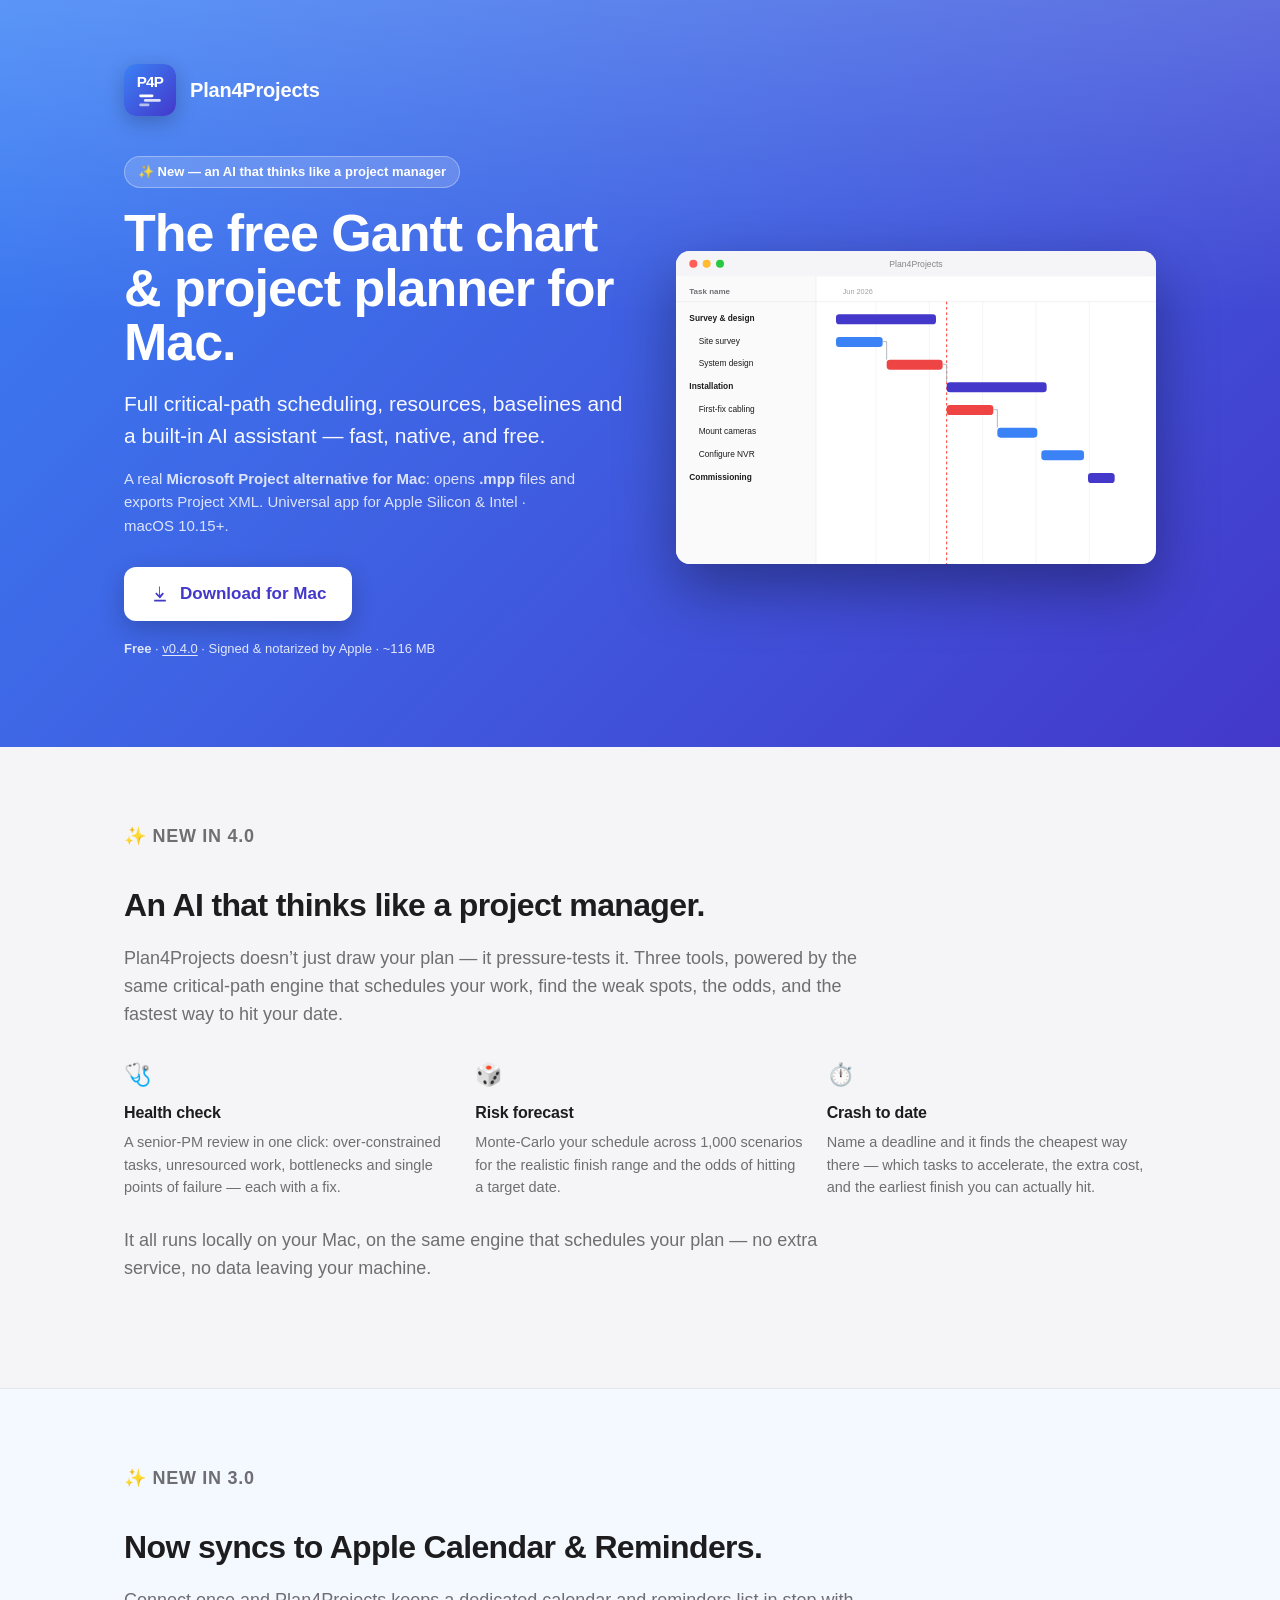
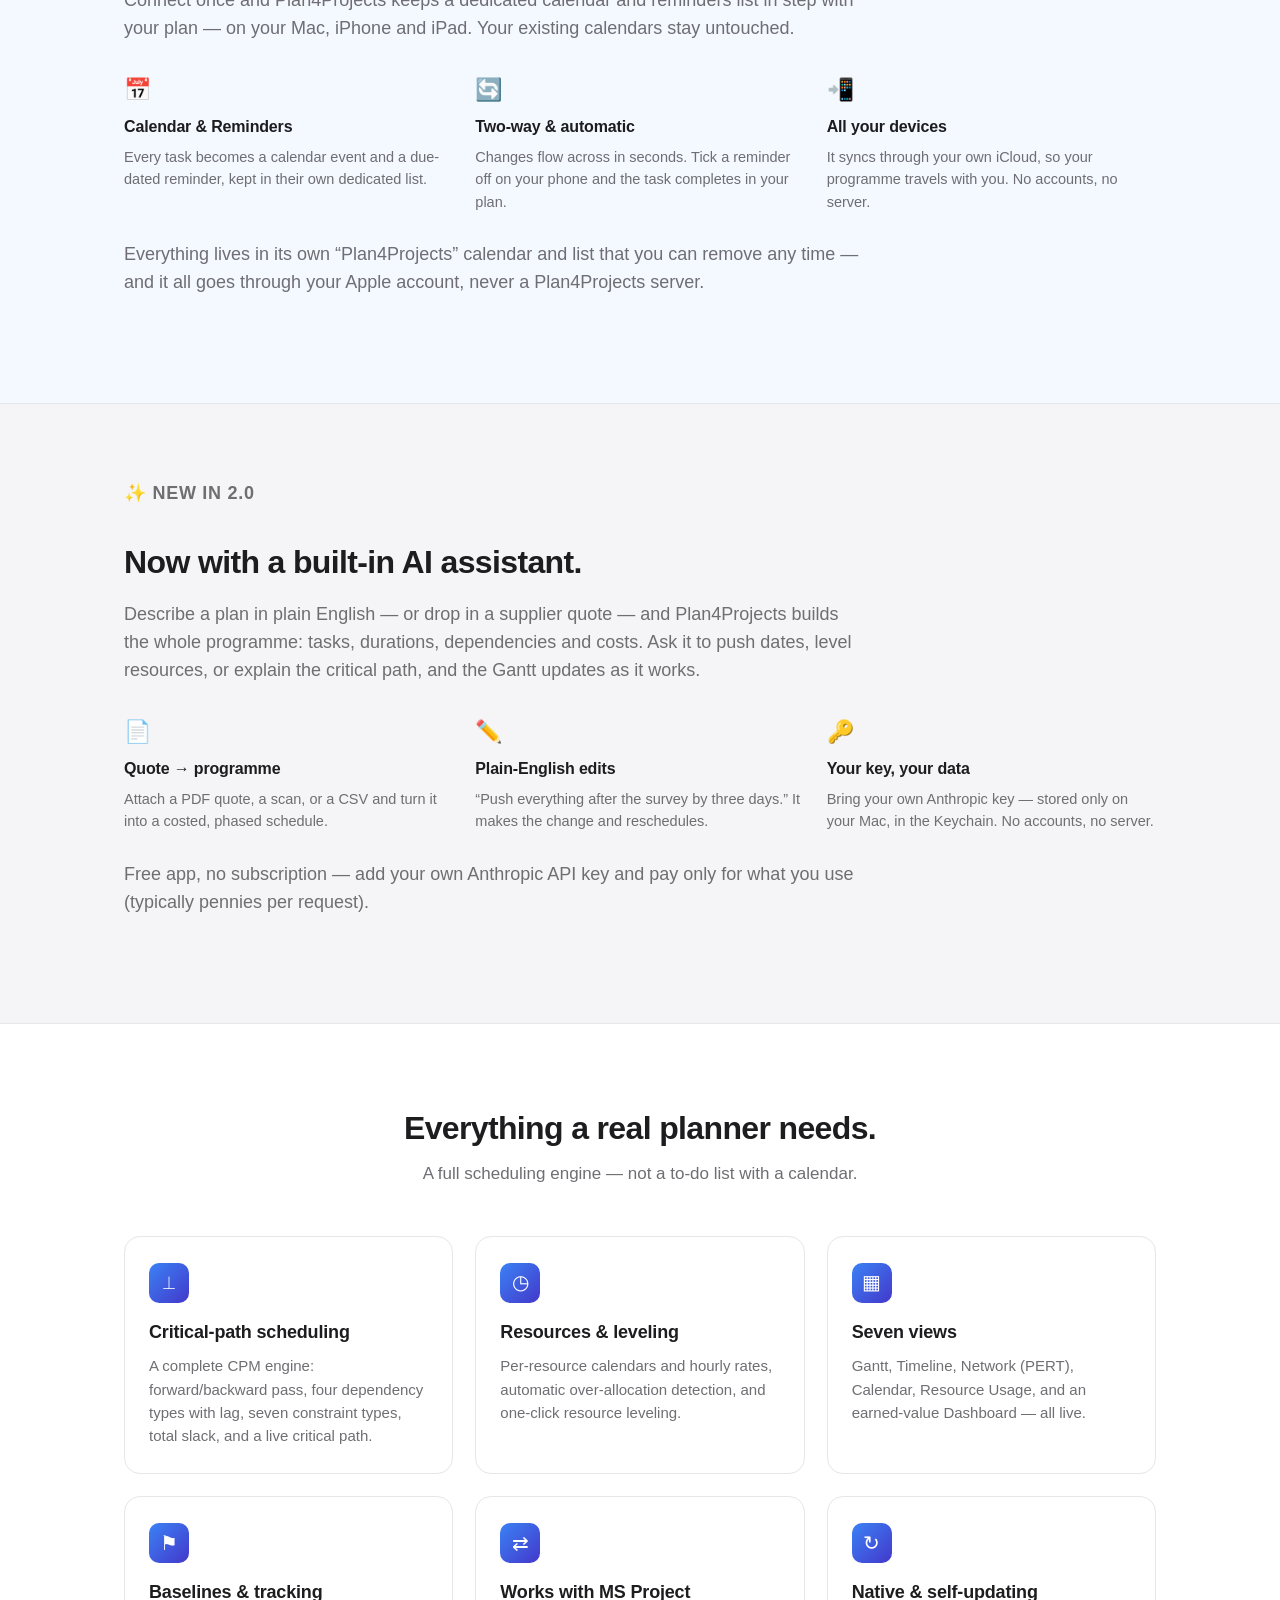
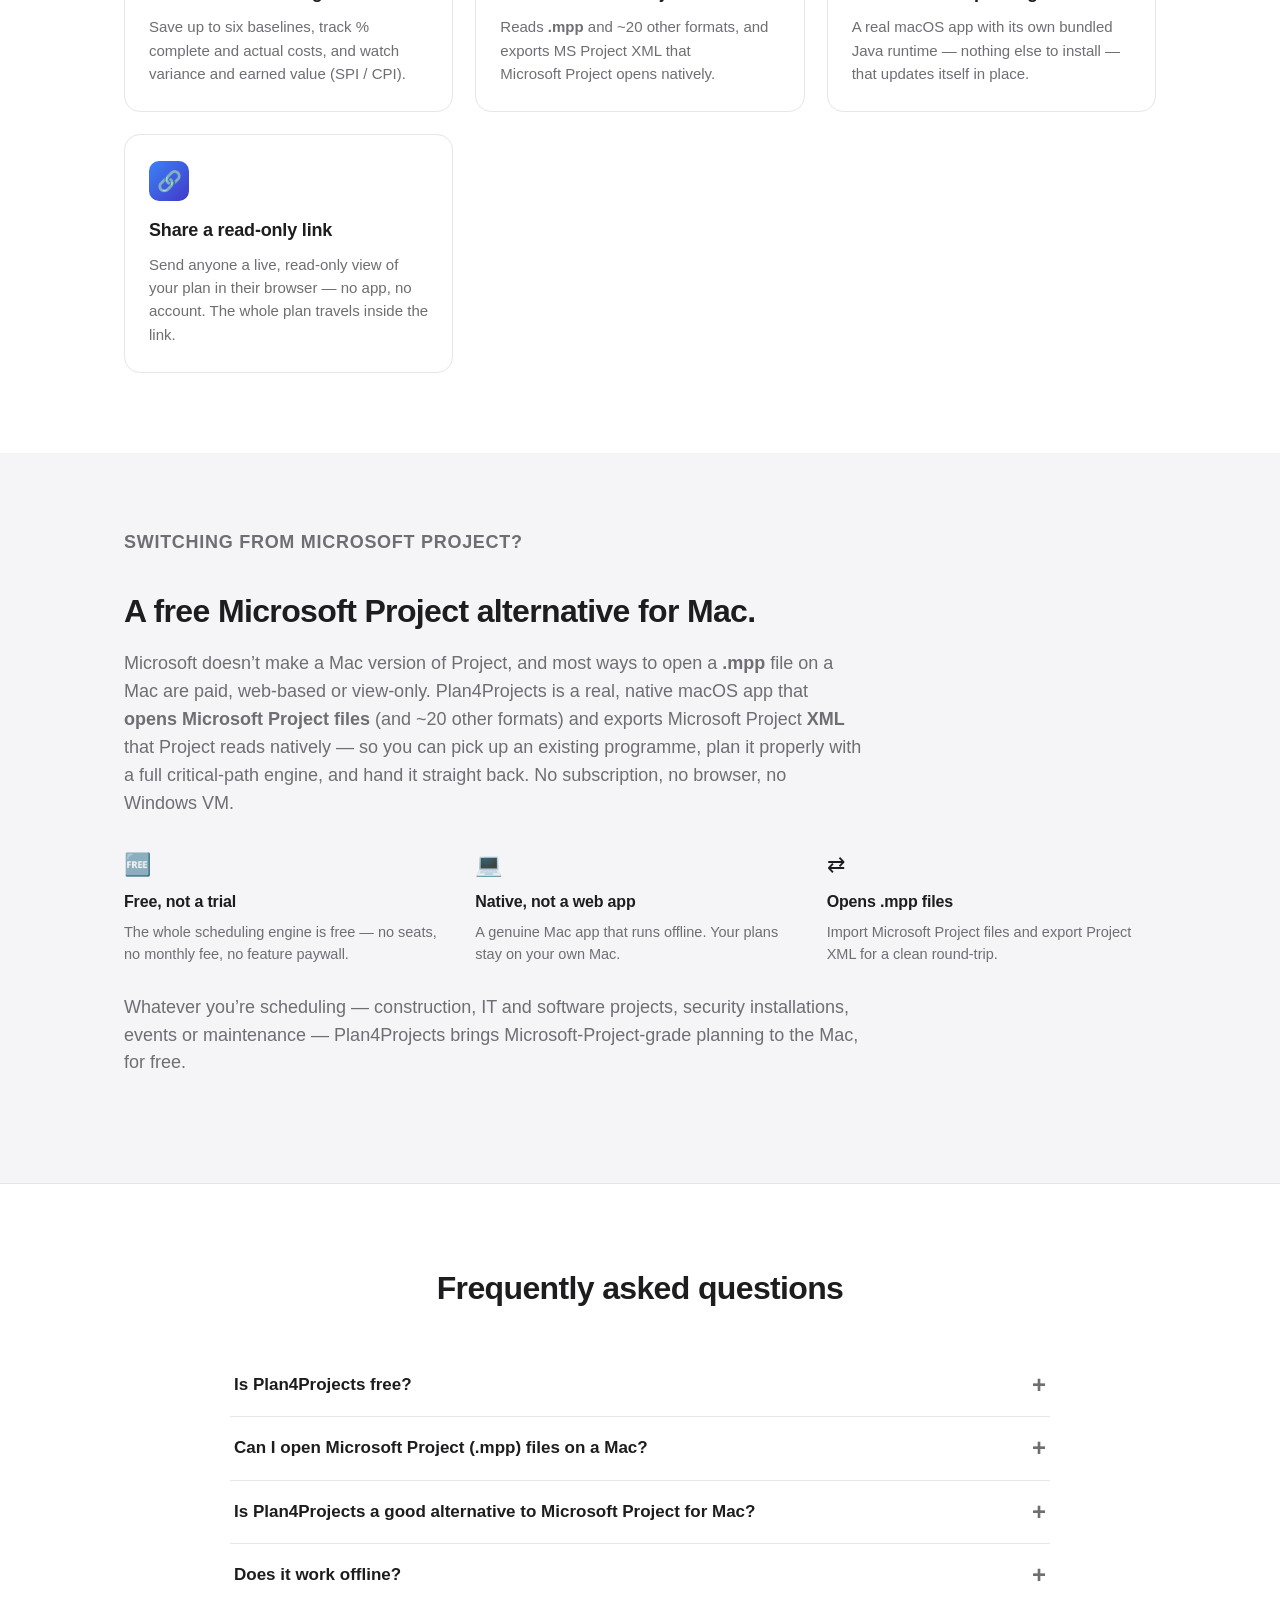
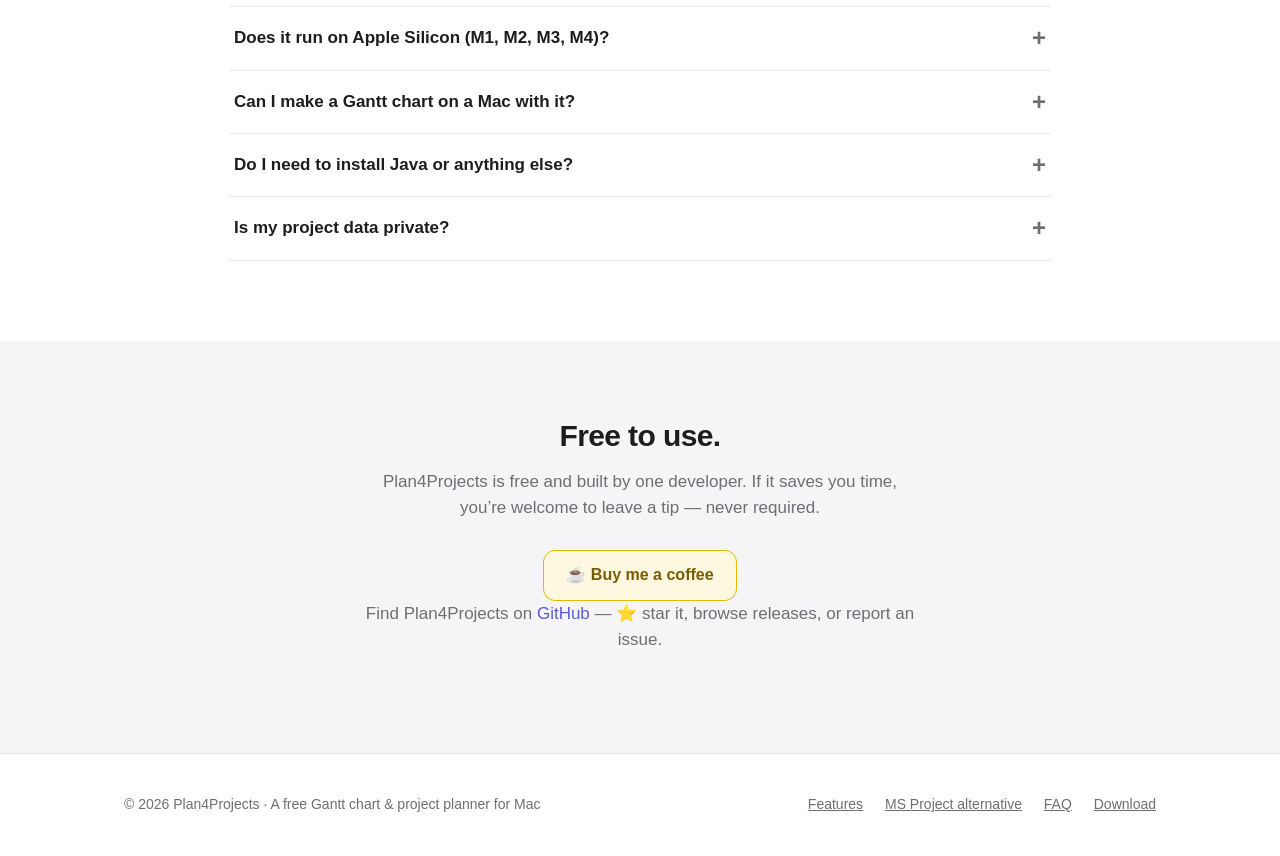
==== index.html @ a39eaa25 "Site: add a "Find Plan4Projects on" row (GitHub for now) Links to GitHub (star / releases / issues) " ====
<!doctype html>
<html lang="en">
<head>
<meta charset="UTF-8" />
<meta name="viewport" content="width=device-width, initial-scale=1.0" />
<title>Free Gantt Chart &amp; Project Planner for Mac — Plan4Projects</title>
<meta name="description" content="Free, native Mac app for Gantt charts and project planning: critical-path scheduling, resources, baselines and an AI assistant. Opens Microsoft Project (.mpp) files." />
<link rel="canonical" href="https://plan4projects.com/" />
<meta name="robots" content="index, follow, max-image-preview:large" />
<meta name="theme-color" content="#4338ca" />
<meta name="application-name" content="Plan4Projects" />
<meta name="author" content="Martin Murdoch" />

<!-- Open Graph -->
<meta property="og:site_name" content="Plan4Projects" />
<meta property="og:title" content="Free Gantt Chart &amp; Project Planner for Mac — Plan4Projects" />
<meta property="og:description" content="A free, native Mac app for Gantt charts and project planning — critical-path scheduling, resources, baselines and a built-in AI assistant. Opens Microsoft Project (.mpp) files." />
<meta property="og:type" content="website" />
<meta property="og:url" content="https://plan4projects.com/" />
<meta property="og:image" content="https://plan4projects.com/og-image.png" />
<meta property="og:image:alt" content="Plan4Projects — a free Gantt chart project planner for Mac" />

<!-- Twitter -->
<meta name="twitter:card" content="summary_large_image" />
<meta name="twitter:title" content="Free Gantt Chart &amp; Project Planner for Mac — Plan4Projects" />
<meta name="twitter:description" content="A free, native Mac app for Gantt charts and project planning. Opens Microsoft Project (.mpp) files. AI assistant + Apple Calendar sync." />
<meta name="twitter:image" content="https://plan4projects.com/og-image.png" />

<link rel="icon" href="favicon.svg" type="image/svg+xml" />
<link rel="preconnect" href="https://api.github.com" />
<style>
  :root {
    --blue: #3b82f6;
    --indigo: #4338ca;
    --ink: #1d1d1f;
    --muted: #6e6e73;
    --line: #e6e6eb;
    --bg-soft: #f5f5f7;
  }
  * { box-sizing: border-box; }
  html { scroll-behavior: smooth; }
  body {
    margin: 0;
    background: #fff;
    color-scheme: light;
    font-family: -apple-system, BlinkMacSystemFont, "Segoe UI", Roboto, Helvetica, Arial, sans-serif;
    color: var(--ink);
    line-height: 1.55;
    -webkit-font-smoothing: antialiased;
  }
  a { color: var(--indigo); }
  .wrap { max-width: 1080px; margin: 0 auto; padding: 0 24px; }

  /* ---- Hero ---- */
  .hero {
    background: linear-gradient(135deg, var(--blue) 0%, var(--indigo) 100%);
    color: #fff;
    padding: 64px 0 88px;
    position: relative;
    overflow: hidden;
  }
  .hero::after { /* subtle top sheen, matching the app icon */
    content: ""; position: absolute; inset: 0;
    background: linear-gradient(180deg, rgba(255,255,255,.16) 0%, rgba(255,255,255,0) 42%);
    pointer-events: none;
  }
  .hero .wrap { position: relative; z-index: 1; }
  .brand { display: flex; align-items: center; gap: 14px; margin-bottom: 40px; }
  .brand .logo { width: 52px; height: 52px; border-radius: 12px; box-shadow: 0 6px 20px rgba(0,0,0,.22); }
  .brand b { font-size: 20px; font-weight: 700; letter-spacing: -.01em; }
  .hero-grid { display: grid; grid-template-columns: 1.05fr 1fr; gap: 48px; align-items: center; }
  h1 { font-size: 52px; line-height: 1.05; margin: 0 0 18px; letter-spacing: -.02em; font-weight: 800; }
  .lede { font-size: 21px; opacity: .96; margin: 0 0 14px; }
  .sub { font-size: 15px; opacity: .82; margin: 0 0 30px; }
  .cta { display: flex; align-items: center; gap: 18px; flex-wrap: wrap; }
  .btn-dl {
    display: inline-flex; align-items: center; gap: 10px;
    background: #fff; color: var(--indigo);
    font-size: 17px; font-weight: 700; text-decoration: none;
    padding: 14px 26px; border-radius: 12px;
    box-shadow: 0 8px 24px rgba(0,0,0,.20); transition: transform .12s ease, box-shadow .12s ease;
  }
  .btn-dl:hover { transform: translateY(-2px); box-shadow: 0 12px 30px rgba(0,0,0,.26); }
  .btn-dl svg { width: 20px; height: 20px; }
  .dl-meta { font-size: 13px; opacity: .85; }
  .dl-meta b { font-weight: 600; }
  .dl-meta a { color: inherit; text-decoration: underline; text-underline-offset: 2px; }
  .shot { width: 100%; height: auto; border-radius: 14px; box-shadow: 0 24px 60px rgba(0,0,0,.35); display: block; }
  .badge { display: inline-flex; align-items: center; gap: 7px; background: rgba(255,255,255,.16);
    border: 1px solid rgba(255,255,255,.32); color: #fff; font-size: 13px; font-weight: 600;
    padding: 5px 13px; border-radius: 999px; margin-bottom: 18px; }

  /* ---- AI band ---- */
  .ai-band { background: var(--bg-soft); padding: 76px 0; border-bottom: 1px solid var(--line); }
  .sync-band { background: #f4f8ff; }
  .ai-band .eyebrow { color: var(--indigo); font-weight: 700; font-size: 13px; letter-spacing: .04em; text-transform: uppercase; margin: 0 0 10px; }
  .ai-band h2 { font-size: 32px; letter-spacing: -.02em; margin: 0 0 14px; max-width: 740px; }
  .ai-band > .wrap > p { color: var(--muted); font-size: 18px; max-width: 740px; margin: 0 0 30px; }
  .ai-points { display: grid; grid-template-columns: repeat(3, 1fr); gap: 22px; }
  .ai-point .ic { font-size: 22px; margin-bottom: 8px; }
  .ai-point h3 { margin: 0 0 6px; font-size: 16px; letter-spacing: -.01em; }
  .ai-point p { margin: 0; color: var(--muted); font-size: 14.5px; }
  .ai-key { margin-top: 28px !important; font-size: 14px; color: var(--muted); max-width: 740px; }

  /* ---- Features ---- */
  .features { padding: 80px 0; }
  .features h2 { text-align: center; font-size: 32px; letter-spacing: -.02em; margin: 0 0 8px; }
  .features .tag { text-align: center; color: var(--muted); margin: 0 0 48px; font-size: 17px; }
  .grid { display: grid; grid-template-columns: repeat(3, 1fr); gap: 22px; }
  .card { border: 1px solid var(--line); border-radius: 16px; padding: 26px 24px; background: #fff; }
  .card .ic { width: 40px; height: 40px; border-radius: 10px; display: grid; place-items: center; margin-bottom: 16px;
    background: linear-gradient(135deg, var(--blue), var(--indigo)); color: #fff; font-size: 20px; }
  .card h3 { margin: 0 0 8px; font-size: 18px; letter-spacing: -.01em; }
  .card p { margin: 0; color: var(--muted); font-size: 15px; }

  /* ---- Support ---- */
  .support { background: var(--bg-soft); padding: 72px 0; text-align: center; }
  .support h2 { font-size: 30px; letter-spacing: -.02em; margin: 0 0 10px; }
  .support p { color: var(--muted); font-size: 17px; max-width: 560px; margin: 0 auto 28px; }
  .btn-coffee {
    display: inline-flex; align-items: center; gap: 10px;
    background: #fff8e1; color: #7a5c00; border: 1px solid #e6b800;
    font-size: 16px; font-weight: 600; text-decoration: none;
    padding: 12px 22px; border-radius: 12px; transition: background .12s ease;
  }
  .btn-coffee:hover { background: #ffefc2; }
  .find-us { margin: 22px 0 0; font-size: 14px; color: #6e6e73; }
  .find-us a { color: #5b5bd6; text-decoration: none; }
  .find-us a:hover { text-decoration: underline; }

  /* ---- Footer ---- */
  footer { padding: 40px 0; border-top: 1px solid var(--line); color: var(--muted); font-size: 14px; }
  footer .wrap { display: flex; justify-content: space-between; gap: 16px; flex-wrap: wrap; }
  footer a { color: var(--muted); }
  footer nav a { margin-left: 18px; }

  /* ---- FAQ ---- */
  .faq { padding: 80px 0; }
  .faq h2 { text-align: center; font-size: 32px; letter-spacing: -.02em; margin: 0 0 40px; }
  .faq-list { max-width: 820px; margin: 0 auto; }
  .faq details { border-bottom: 1px solid var(--line); padding: 18px 4px; }
  .faq summary { font-weight: 600; font-size: 17px; cursor: pointer; list-style: none; display: flex; justify-content: space-between; align-items: center; gap: 16px; }
  .faq summary::-webkit-details-marker { display: none; }
  .faq summary::after { content: "+"; color: var(--muted); font-size: 24px; line-height: 1; flex: 0 0 auto; }
  .faq details[open] summary::after { content: "\2013"; }
  .faq details p { margin: 12px 0 0; color: var(--muted); font-size: 15.5px; max-width: 760px; }

  @media (max-width: 820px) {
    .hero-grid { grid-template-columns: 1fr; gap: 36px; }
    h1 { font-size: 40px; }
    .grid { grid-template-columns: 1fr; }
    .order-2 { order: 2; }
    .ai-points { grid-template-columns: 1fr; }
  }
</style>

<script type="application/ld+json">
{
  "@context": "https://schema.org",
  "@type": "SoftwareApplication",
  "name": "Plan4Projects",
  "applicationCategory": "BusinessApplication",
  "applicationSubCategory": "Project Management",
  "operatingSystem": "macOS 10.15 or later",
  "description": "Free, native Mac app for Gantt charts and project planning: critical-path scheduling, resource management, baselines and a built-in AI assistant. Opens Microsoft Project (.mpp) files and exports Project XML.",
  "url": "https://plan4projects.com/",
  "downloadUrl": "https://github.com/martmurds/plan4projects-releases/releases/latest",
  "softwareVersion": "0.4.0",
  "datePublished": "2026-06-13",
  "image": "https://plan4projects.com/og-image.png",
  "offers": { "@type": "Offer", "price": "0", "priceCurrency": "USD" },
  "featureList": [
    "Gantt charts with critical path",
    "Critical-path (CPM) scheduling",
    "Resource management and leveling",
    "Multiple baselines and earned-value tracking",
    "Opens Microsoft Project (.mpp) files",
    "Exports Microsoft Project XML",
    "Built-in AI assistant (bring your own key)",
    "Apple Calendar and Reminders sync",
    "AI plan health check",
    "Monte-Carlo risk forecast",
    "Crash-to-date schedule compression",
    "Shareable read-only web view"
  ],
  "publisher": { "@type": "Person", "name": "Martin Murdoch" }
}
</script>

<script type="application/ld+json">
{
  "@context": "https://schema.org",
  "@type": "FAQPage",
  "mainEntity": [
    {
      "@type": "Question",
      "name": "Is Plan4Projects free?",
      "acceptedAnswer": {
        "@type": "Answer",
        "text": "Yes — Plan4Projects is completely free. The full Gantt and critical-path scheduling engine, resource management, baselines and all seven views are included, with no subscription and nothing locked behind a paywall. There is an optional tip jar if it saves you time."
      }
    },
    {
      "@type": "Question",
      "name": "Can I open Microsoft Project (.mpp) files on a Mac?",
      "acceptedAnswer": {
        "@type": "Answer",
        "text": "Yes. Plan4Projects reads .mpp files (Microsoft Project 98 through 2019 and later) plus around 20 other formats, and exports Microsoft Project XML that opens natively in Project. It is one of the few free, native Mac apps that can open .mpp files."
      }
    },
    {
      "@type": "Question",
      "name": "Is Plan4Projects a good alternative to Microsoft Project for Mac?",
      "acceptedAnswer": {
        "@type": "Answer",
        "text": "Microsoft does not make a Mac version of Project, so Plan4Projects gives Mac users a native, free way to plan: a complete critical-path (CPM) engine with four dependency types, seven constraint types, resource leveling, multiple baselines and earned-value tracking — and it opens and exports Microsoft Project files."
      }
    },
    {
      "@type": "Question",
      "name": "Does it work offline?",
      "acceptedAnswer": {
        "@type": "Answer",
        "text": "Yes. Plan4Projects runs entirely on your Mac with no account and no server, so you can plan with no internet connection. The optional AI assistant is the only feature that goes online, and only when you choose to use it."
      }
    },
    {
      "@type": "Question",
      "name": "Does it run on Apple Silicon (M1, M2, M3, M4)?",
      "acceptedAnswer": {
        "@type": "Answer",
        "text": "Yes. It is a universal app that runs natively on both Apple Silicon and Intel Macs, on macOS 10.15 (Catalina) and later, and it is signed and notarized by Apple."
      }
    },
    {
      "@type": "Question",
      "name": "Can I make a Gantt chart on a Mac with it?",
      "acceptedAnswer": {
        "@type": "Answer",
        "text": "Yes — the Gantt chart is the heart of the app. Add tasks, set durations and dependencies, and Plan4Projects draws a live Gantt chart with the critical path highlighted, baseline bars and dependency arrows. Timeline, Network (PERT), Calendar and Dashboard views are built in too."
      }
    },
    {
      "@type": "Question",
      "name": "Do I need to install Java or anything else?",
      "acceptedAnswer": {
        "@type": "Answer",
        "text": "No. Plan4Projects bundles its own runtime, so there is nothing else to install — just download it, open it, and start planning."
      }
    },
    {
      "@type": "Question",
      "name": "Is my project data private?",
      "acceptedAnswer": {
        "@type": "Answer",
        "text": "Yes. Your projects are stored locally on your Mac and are never sent to a Plan4Projects server. If you use the AI assistant you bring your own Anthropic API key, which is stored in the macOS Keychain."
      }
    }
  ]
}
</script>
</head>
<body>

  <!-- ============ HERO ============ -->
  <section class="hero">
    <div class="wrap">
      <div class="brand">
        <svg class="logo" viewBox="0 0 1024 1024" xmlns="http://www.w3.org/2000/svg" aria-hidden="true">
          <defs>
            <linearGradient id="lg" x1="0%" y1="0%" x2="100%" y2="100%">
              <stop offset="0%" stop-color="#3b82f6"/><stop offset="100%" stop-color="#4338ca"/>
            </linearGradient>
          </defs>
          <rect width="1024" height="1024" rx="229" fill="url(#lg)"/>
          <text x="512" y="452" font-family="Helvetica Neue, Arial, sans-serif" font-weight="800" font-size="300" letter-spacing="-14" fill="#fff" text-anchor="middle">P4P</text>
          <g fill="#fff">
            <rect x="300" y="600" width="280" height="54" rx="27"/>
            <rect x="392" y="690" width="332" height="54" rx="27" opacity="0.82"/>
            <rect x="300" y="780" width="200" height="54" rx="27" opacity="0.62"/>
          </g>
        </svg>
        <b>Plan4Projects</b>
      </div>

      <div class="hero-grid">
        <div>
          <span class="badge">✨ New — an AI that thinks like a project manager</span>
          <h1>The free Gantt chart &amp; project planner for Mac.</h1>
          <p class="lede">Full critical-path scheduling, resources, baselines and a built-in AI assistant — fast, native, and free.</p>
          <p class="sub">A real <strong>Microsoft&nbsp;Project alternative for Mac</strong>: opens <strong>.mpp</strong> files and exports Project&nbsp;XML. Universal app for Apple&nbsp;Silicon&nbsp;&amp;&nbsp;Intel · macOS&nbsp;10.15+.</p>
          <div class="cta">
            <a class="btn-dl" href="https://github.com/martmurds/plan4projects-releases/releases/latest/download/Plan4Projects.dmg">
              <svg viewBox="0 0 24 24" fill="currentColor" aria-hidden="true"><path d="M12 3v10.6l3.3-3.3 1.4 1.4L12 17.4 6.3 11.7l1.4-1.4L11 13.6V3h1zM5 19h14v2H5z"/></svg>
              Download for Mac
            </a>
            <span class="dl-meta"><b>Free</b> · <a id="dl-ver" href="https://github.com/martmurds/plan4projects-releases/releases/latest">v0.4.0</a> · Signed &amp; notarized by Apple · ~116&nbsp;MB</span>
          </div>
        </div>

        <!-- App illustration (on-brand mini Gantt in a Mac window) -->
        <div class="order-2">
          <svg class="shot" viewBox="0 0 720 470" xmlns="http://www.w3.org/2000/svg" role="img" aria-label="Plan4Projects Gantt chart">
            <rect x="0" y="0" width="720" height="470" rx="14" fill="#ffffff"/>
            <!-- title bar -->
            <rect x="0" y="0" width="720" height="38" rx="14" fill="#f5f5f7"/>
            <rect x="0" y="24" width="720" height="14" fill="#f5f5f7"/>
            <circle cx="26" cy="19" r="6" fill="#ff5f57"/><circle cx="46" cy="19" r="6" fill="#febc2e"/><circle cx="66" cy="19" r="6" fill="#28c840"/>
            <text x="360" y="24" font-family="-apple-system, Arial" font-size="13" fill="#86868b" text-anchor="middle">Plan4Projects</text>
            <!-- left task column -->
            <rect x="0" y="38" width="210" height="432" fill="#fafafa"/>
            <line x1="210" y1="38" x2="210" y2="470" stroke="#ececf0" stroke-width="1"/>
            <!-- column header -->
            <text x="20" y="64" font-family="-apple-system, Arial" font-size="12" font-weight="700" fill="#6e6e73">Task name</text>
            <line x1="0" y1="76" x2="720" y2="76" stroke="#ececf0" stroke-width="1"/>
            <!-- timeline header ticks -->
            <text x="250" y="64" font-family="Arial" font-size="11" fill="#a1a1a6">Jun 2026</text>
            <g stroke="#f0f0f3" stroke-width="1">
              <line x1="300" y1="76" x2="300" y2="470"/><line x1="380" y1="76" x2="380" y2="470"/>
              <line x1="460" y1="76" x2="460" y2="470"/><line x1="540" y1="76" x2="540" y2="470"/><line x1="620" y1="76" x2="620" y2="470"/>
            </g>
            <!-- today line -->
            <line x1="406" y1="76" x2="406" y2="470" stroke="#ff3b30" stroke-width="1.5" stroke-dasharray="4 4"/>
            <!-- rows: name placeholders + bars -->
            <g font-family="-apple-system, Arial" font-size="12.5" fill="#1d1d1f">
              <text x="20" y="105" font-weight="700">Survey &amp; design</text>
              <text x="34" y="139">Site survey</text>
              <text x="34" y="173">System design</text>
              <text x="20" y="207" font-weight="700">Installation</text>
              <text x="34" y="241">First-fix cabling</text>
              <text x="34" y="275">Mount cameras</text>
              <text x="34" y="309">Configure NVR</text>
              <text x="20" y="343" font-weight="700">Commissioning</text>
            </g>
            <!-- bars -->
            <g>
              <rect x="240" y="95"  width="150" height="15" rx="5" fill="#4338ca"/>
              <rect x="240" y="129" width="70"  height="15" rx="5" fill="#3b82f6"/>
              <rect x="316" y="163" width="84"  height="15" rx="5" fill="#ef4444"/>
              <rect x="406" y="197" width="150" height="15" rx="5" fill="#4338ca"/>
              <rect x="406" y="231" width="70"  height="15" rx="5" fill="#ef4444"/>
              <rect x="482" y="265" width="60"  height="15" rx="5" fill="#3b82f6"/>
              <rect x="548" y="299" width="64"  height="15" rx="5" fill="#3b82f6"/>
              <rect x="618" y="333" width="40"  height="15" rx="5" fill="#4338ca"/>
            </g>
            <!-- a couple of FS dependency arrows -->
            <g stroke="#b0b0b8" stroke-width="1.4" fill="none">
              <path d="M310 136 H316 V163" />
              <path d="M400 170 H406 V197" />
              <path d="M476 238 H482 V265" />
            </g>
          </svg>
        </div>
      </div>
    </div>
  </section>

  <!-- ============ AI PROJECT BRAIN (4.0) ============ -->
  <section class="ai-band" id="brain">
    <div class="wrap">
      <p class="eyebrow">✨ New in 4.0</p>
      <h2>An AI that thinks like a project manager.</h2>
      <p>Plan4Projects doesn’t just draw your plan — it pressure-tests it. Three tools, powered by the same critical-path engine that schedules your work, find the weak spots, the odds, and the fastest way to hit your date.</p>
      <div class="ai-points">
        <div class="ai-point">
          <div class="ic">🩺</div>
          <h3>Health check</h3>
          <p>A senior-PM review in one click: over-constrained tasks, unresourced work, bottlenecks and single points of failure — each with a fix.</p>
        </div>
        <div class="ai-point">
          <div class="ic">🎲</div>
          <h3>Risk forecast</h3>
          <p>Monte-Carlo your schedule across 1,000 scenarios for the realistic finish range and the odds of hitting a target date.</p>
        </div>
        <div class="ai-point">
          <div class="ic">⏱️</div>
          <h3>Crash to date</h3>
          <p>Name a deadline and it finds the cheapest way there — which tasks to accelerate, the extra cost, and the earliest finish you can actually hit.</p>
        </div>
      </div>
      <p class="ai-key">It all runs locally on your Mac, on the same engine that schedules your plan — no extra service, no data leaving your machine.</p>
    </div>
  </section>

  <!-- ============ APPLE SYNC (3.0) ============ -->
  <section class="ai-band sync-band" id="sync">
    <div class="wrap">
      <p class="eyebrow">✨ New in 3.0</p>
      <h2>Now syncs to Apple Calendar &amp; Reminders.</h2>
      <p>Connect once and Plan4Projects keeps a dedicated calendar and reminders list in step with your plan — on your Mac, iPhone and iPad. Your existing calendars stay untouched.</p>
      <div class="ai-points">
        <div class="ai-point">
          <div class="ic">📅</div>
          <h3>Calendar &amp; Reminders</h3>
          <p>Every task becomes a calendar event and a due-dated reminder, kept in their own dedicated list.</p>
        </div>
        <div class="ai-point">
          <div class="ic">🔄</div>
          <h3>Two-way &amp; automatic</h3>
          <p>Changes flow across in seconds. Tick a reminder off on your phone and the task completes in your plan.</p>
        </div>
        <div class="ai-point">
          <div class="ic">📲</div>
          <h3>All your devices</h3>
          <p>It syncs through your own iCloud, so your programme travels with you. No accounts, no server.</p>
        </div>
      </div>
      <p class="ai-key">Everything lives in its own “Plan4Projects” calendar and list that you can remove any time — and it all goes through your Apple account, never a Plan4Projects server.</p>
    </div>
  </section>

  <!-- ============ AI ASSISTANT (2.0) ============ -->
  <section class="ai-band" id="ai">
    <div class="wrap">
      <p class="eyebrow">✨ New in 2.0</p>
      <h2>Now with a built-in AI assistant.</h2>
      <p>Describe a plan in plain English — or drop in a supplier quote — and Plan4Projects builds the whole programme: tasks, durations, dependencies and costs. Ask it to push dates, level resources, or explain the critical path, and the Gantt updates as it works.</p>
      <div class="ai-points">
        <div class="ai-point">
          <div class="ic">📄</div>
          <h3>Quote → programme</h3>
          <p>Attach a PDF quote, a scan, or a CSV and turn it into a costed, phased schedule.</p>
        </div>
        <div class="ai-point">
          <div class="ic">✏️</div>
          <h3>Plain-English edits</h3>
          <p>“Push everything after the survey by three days.” It makes the change and reschedules.</p>
        </div>
        <div class="ai-point">
          <div class="ic">🔑</div>
          <h3>Your key, your data</h3>
          <p>Bring your own Anthropic key — stored only on your Mac, in the Keychain. No accounts, no server.</p>
        </div>
      </div>
      <p class="ai-key">Free app, no subscription — add your own Anthropic API key and pay only for what you use (typically pennies per request).</p>
    </div>
  </section>

  <!-- ============ FEATURES ============ -->
  <section class="features" id="features">
    <div class="wrap">
      <h2>Everything a real planner needs.</h2>
      <p class="tag">A full scheduling engine — not a to-do list with a calendar.</p>
      <div class="grid">
        <div class="card">
          <div class="ic">⟂</div>
          <h3>Critical-path scheduling</h3>
          <p>A complete CPM engine: forward/backward pass, four dependency types with lag, seven constraint types, total slack, and a live critical path.</p>
        </div>
        <div class="card">
          <div class="ic">◷</div>
          <h3>Resources &amp; leveling</h3>
          <p>Per-resource calendars and hourly rates, automatic over-allocation detection, and one-click resource leveling.</p>
        </div>
        <div class="card">
          <div class="ic">▦</div>
          <h3>Seven views</h3>
          <p>Gantt, Timeline, Network (PERT), Calendar, Resource Usage, and an earned-value Dashboard — all live.</p>
        </div>
        <div class="card">
          <div class="ic">⚑</div>
          <h3>Baselines &amp; tracking</h3>
          <p>Save up to six baselines, track % complete and actual costs, and watch variance and earned value (SPI / CPI).</p>
        </div>
        <div class="card">
          <div class="ic">⇄</div>
          <h3>Works with MS&nbsp;Project</h3>
          <p>Reads <b>.mpp</b> and ~20 other formats, and exports MS&nbsp;Project XML that Microsoft&nbsp;Project opens natively.</p>
        </div>
        <div class="card">
          <div class="ic">↻</div>
          <h3>Native &amp; self-updating</h3>
          <p>A real macOS app with its own bundled Java runtime — nothing else to install — that updates itself in place.</p>
        </div>
        <div class="card">
          <div class="ic">🔗</div>
          <h3>Share a read-only link</h3>
          <p>Send anyone a live, read-only view of your plan in their browser — no app, no account. The whole plan travels inside the link.</p>
        </div>
      </div>
    </div>
  </section>

  <!-- ============ MICROSOFT PROJECT ALTERNATIVE ============ -->
  <section class="ai-band" id="ms-project">
    <div class="wrap">
      <p class="eyebrow">Switching from Microsoft Project?</p>
      <h2>A free Microsoft Project alternative for Mac.</h2>
      <p>Microsoft doesn’t make a Mac version of Project, and most ways to open a <strong>.mpp</strong> file on a Mac are paid, web-based or view-only. Plan4Projects is a real, native macOS app that <strong>opens Microsoft Project files</strong> (and ~20 other formats) and exports Microsoft Project <strong>XML</strong> that Project reads natively — so you can pick up an existing programme, plan it properly with a full critical-path engine, and hand it straight back. No subscription, no browser, no Windows VM.</p>
      <div class="ai-points">
        <div class="ai-point">
          <div class="ic">🆓</div>
          <h3>Free, not a trial</h3>
          <p>The whole scheduling engine is free — no seats, no monthly fee, no feature paywall.</p>
        </div>
        <div class="ai-point">
          <div class="ic">💻</div>
          <h3>Native, not a web app</h3>
          <p>A genuine Mac app that runs offline. Your plans stay on your own Mac.</p>
        </div>
        <div class="ai-point">
          <div class="ic">⇄</div>
          <h3>Opens .mpp files</h3>
          <p>Import Microsoft Project files and export Project XML for a clean round-trip.</p>
        </div>
      </div>
      <p class="ai-key">Whatever you’re scheduling — construction, IT and software projects, security installations, events or maintenance — Plan4Projects brings Microsoft-Project-grade planning to the Mac, for free.</p>
    </div>
  </section>

  <!-- ============ FAQ ============ -->
  <section class="faq" id="faq">
    <div class="wrap">
      <h2>Frequently asked questions</h2>
      <div class="faq-list">
        <details>
          <summary>Is Plan4Projects free?</summary>
          <p>Yes — Plan4Projects is completely free. The full Gantt and critical-path scheduling engine, resource management, baselines and all seven views are included, with no subscription and nothing locked behind a paywall. There is an optional tip jar if it saves you time.</p>
        </details>
        <details>
          <summary>Can I open Microsoft Project (.mpp) files on a Mac?</summary>
          <p>Yes. Plan4Projects reads .mpp files (Microsoft Project 98 through 2019 and later) plus around 20 other formats, and exports Microsoft Project XML that opens natively in Project. It is one of the few free, native Mac apps that can open .mpp files.</p>
        </details>
        <details>
          <summary>Is Plan4Projects a good alternative to Microsoft Project for Mac?</summary>
          <p>Microsoft does not make a Mac version of Project, so Plan4Projects gives Mac users a native, free way to plan: a complete critical-path (CPM) engine with four dependency types, seven constraint types, resource leveling, multiple baselines and earned-value tracking — and it opens and exports Microsoft Project files.</p>
        </details>
        <details>
          <summary>Does it work offline?</summary>
          <p>Yes. Plan4Projects runs entirely on your Mac with no account and no server, so you can plan with no internet connection. The optional AI assistant is the only feature that goes online, and only when you choose to use it.</p>
        </details>
        <details>
          <summary>Does it run on Apple Silicon (M1, M2, M3, M4)?</summary>
          <p>Yes. It is a universal app that runs natively on both Apple Silicon and Intel Macs, on macOS 10.15 (Catalina) and later, and it is signed and notarized by Apple.</p>
        </details>
        <details>
          <summary>Can I make a Gantt chart on a Mac with it?</summary>
          <p>Yes — the Gantt chart is the heart of the app. Add tasks, set durations and dependencies, and Plan4Projects draws a live Gantt chart with the critical path highlighted, baseline bars and dependency arrows. Timeline, Network (PERT), Calendar and Dashboard views are built in too.</p>
        </details>
        <details>
          <summary>Do I need to install Java or anything else?</summary>
          <p>No. Plan4Projects bundles its own runtime, so there is nothing else to install — just download it, open it, and start planning.</p>
        </details>
        <details>
          <summary>Is my project data private?</summary>
          <p>Yes. Your projects are stored locally on your Mac and are never sent to a Plan4Projects server. If you use the AI assistant you bring your own Anthropic API key, which is stored in the macOS Keychain.</p>
        </details>
      </div>
    </div>
  </section>

  <!-- ============ SUPPORT ============ -->
  <section class="support">
    <div class="wrap">
      <h2>Free to use.</h2>
      <p>Plan4Projects is free and built by one developer. If it saves you time, you’re welcome to leave a tip — never required.</p>
      <a class="btn-coffee" href="https://paypal.me/plan4projects">☕ Buy me a coffee</a>
      <p class="find-us">Find Plan4Projects on <a href="https://github.com/martmurds/plan4projects-releases" target="_blank" rel="noopener">GitHub</a> — ⭐ star it, browse releases, or report an issue.<!-- TODO: add review/listing links (MacUpdate, AlternativeTo, Product Hunt) here as each goes live --></p>
    </div>
  </section>

  <!-- ============ FOOTER ============ -->
  <footer>
    <div class="wrap">
      <span>© 2026 Plan4Projects · A free Gantt chart &amp; project planner for Mac</span>
      <nav>
        <a href="#features">Features</a>
        <a href="#ms-project">MS&nbsp;Project alternative</a>
        <a href="#faq">FAQ</a>
        <a href="https://github.com/martmurds/plan4projects-releases/releases/latest">Download</a>
      </nav>
    </div>
  </footer>

  <script>
    // Keep the shown version in step with the latest published release, so it never
    // drifts from what the Download button actually serves. Falls back silently to the
    // static value baked into the markup if the GitHub API is unreachable.
    fetch('https://api.github.com/repos/martmurds/plan4projects-releases/releases/latest', {
      headers: { Accept: 'application/vnd.github+json' },
    })
      .then((r) => (r.ok ? r.json() : null))
      .then((d) => {
        if (d && d.tag_name) {
          document.getElementById('dl-ver').textContent = 'v' + String(d.tag_name).replace(/^v/, '');
        }
      })
      .catch(() => {});
  </script>

</body>
</html>
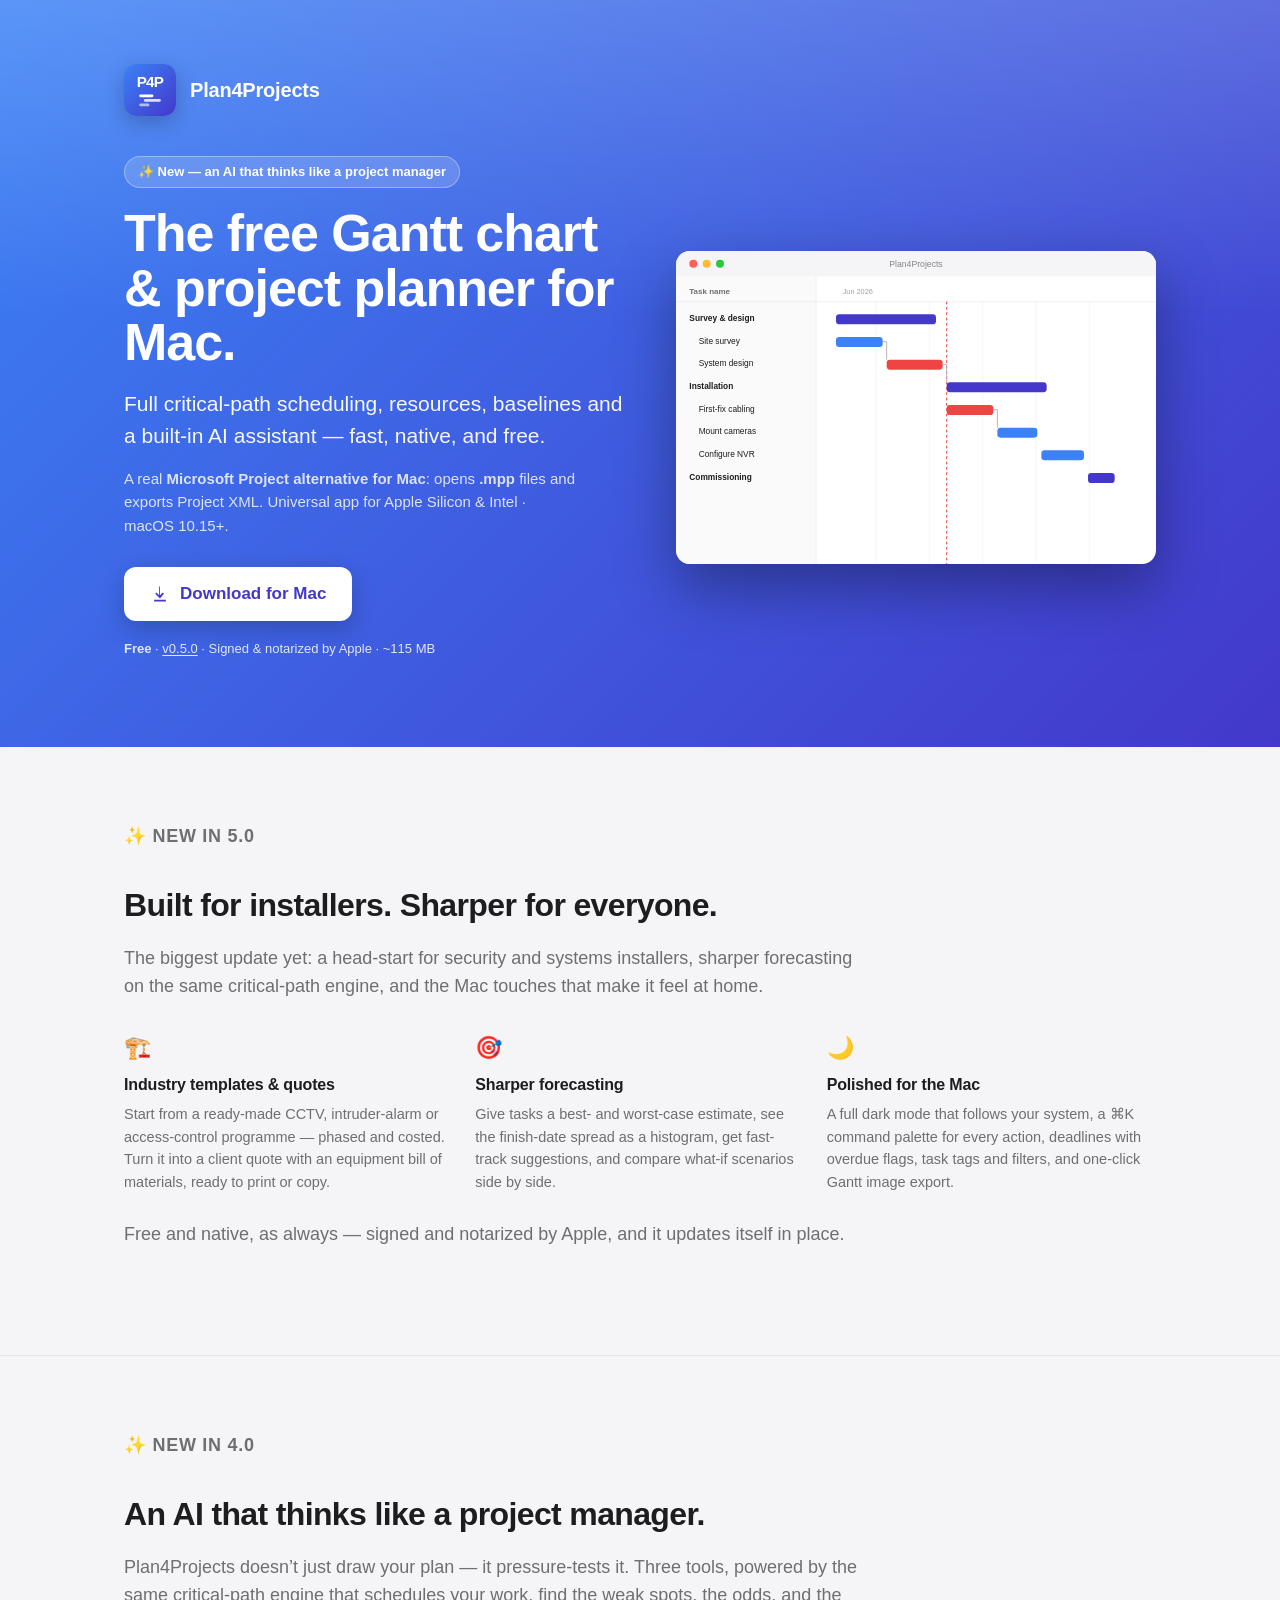
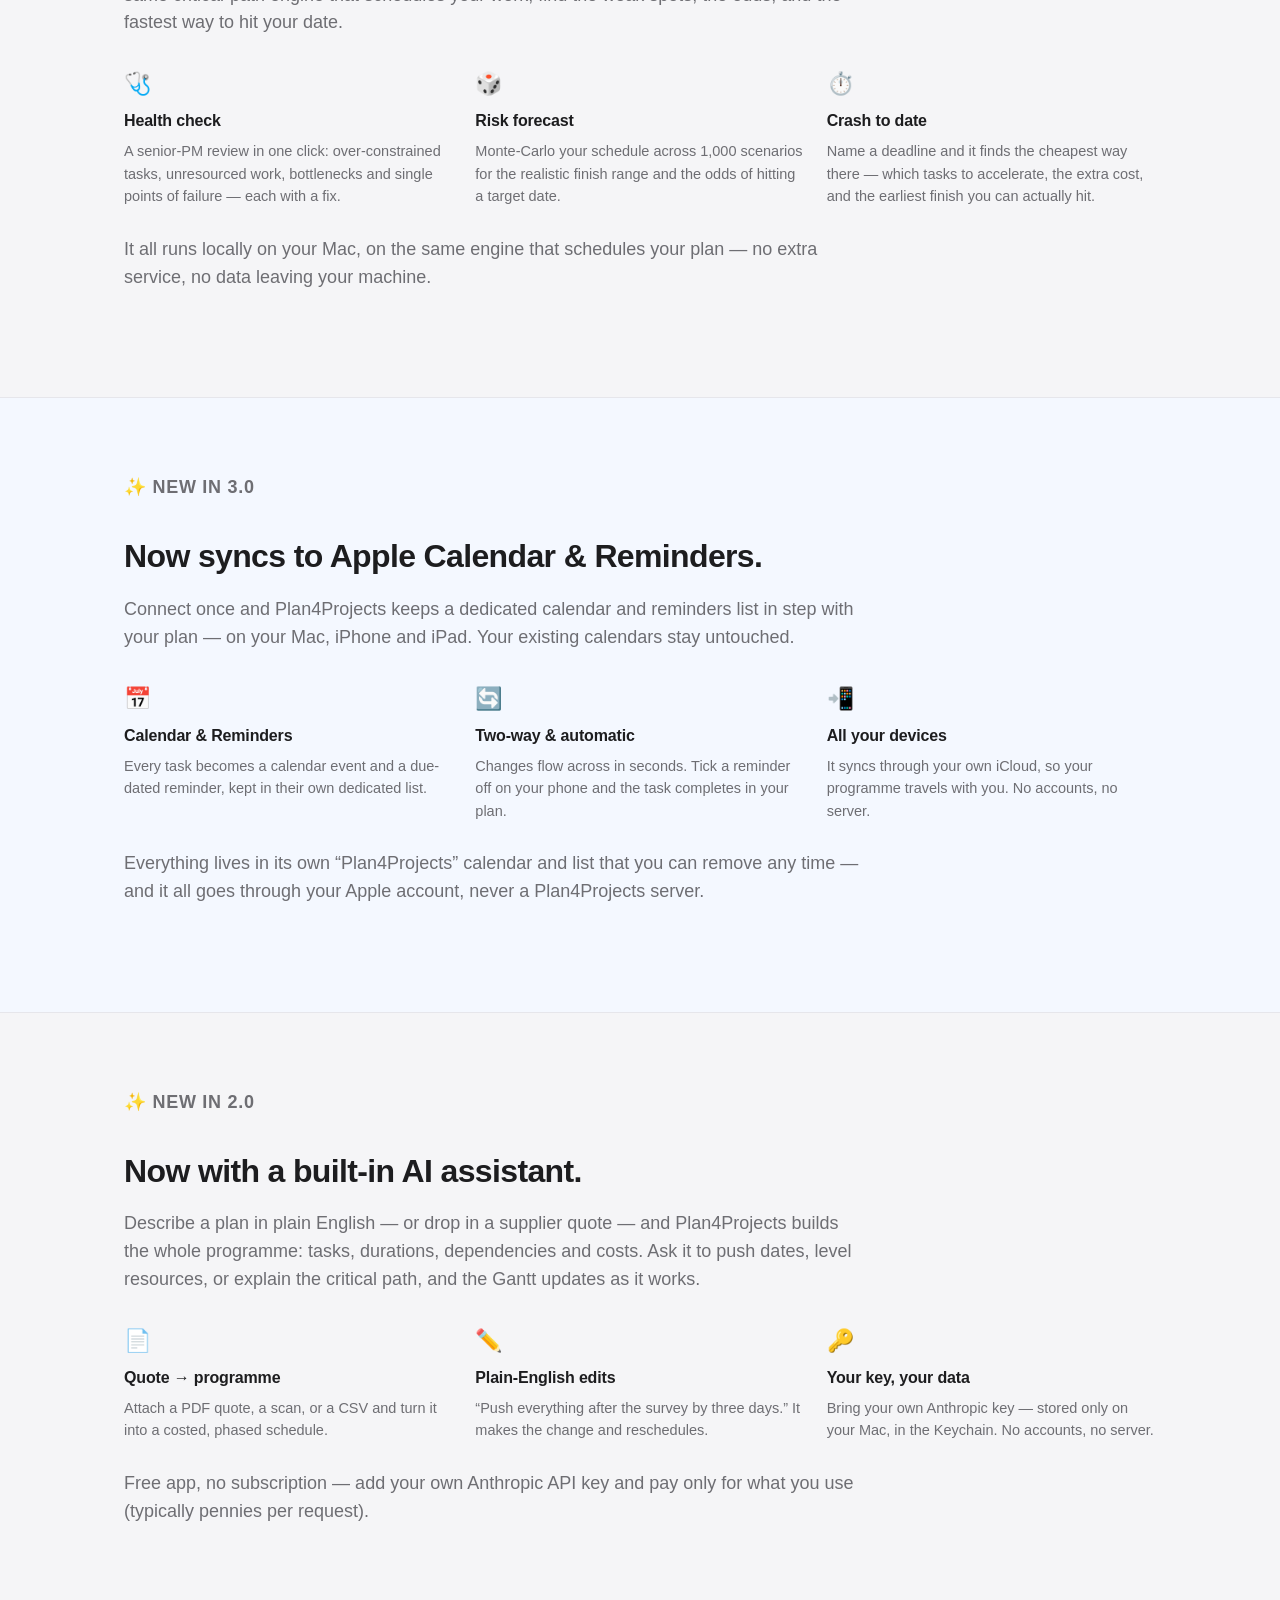
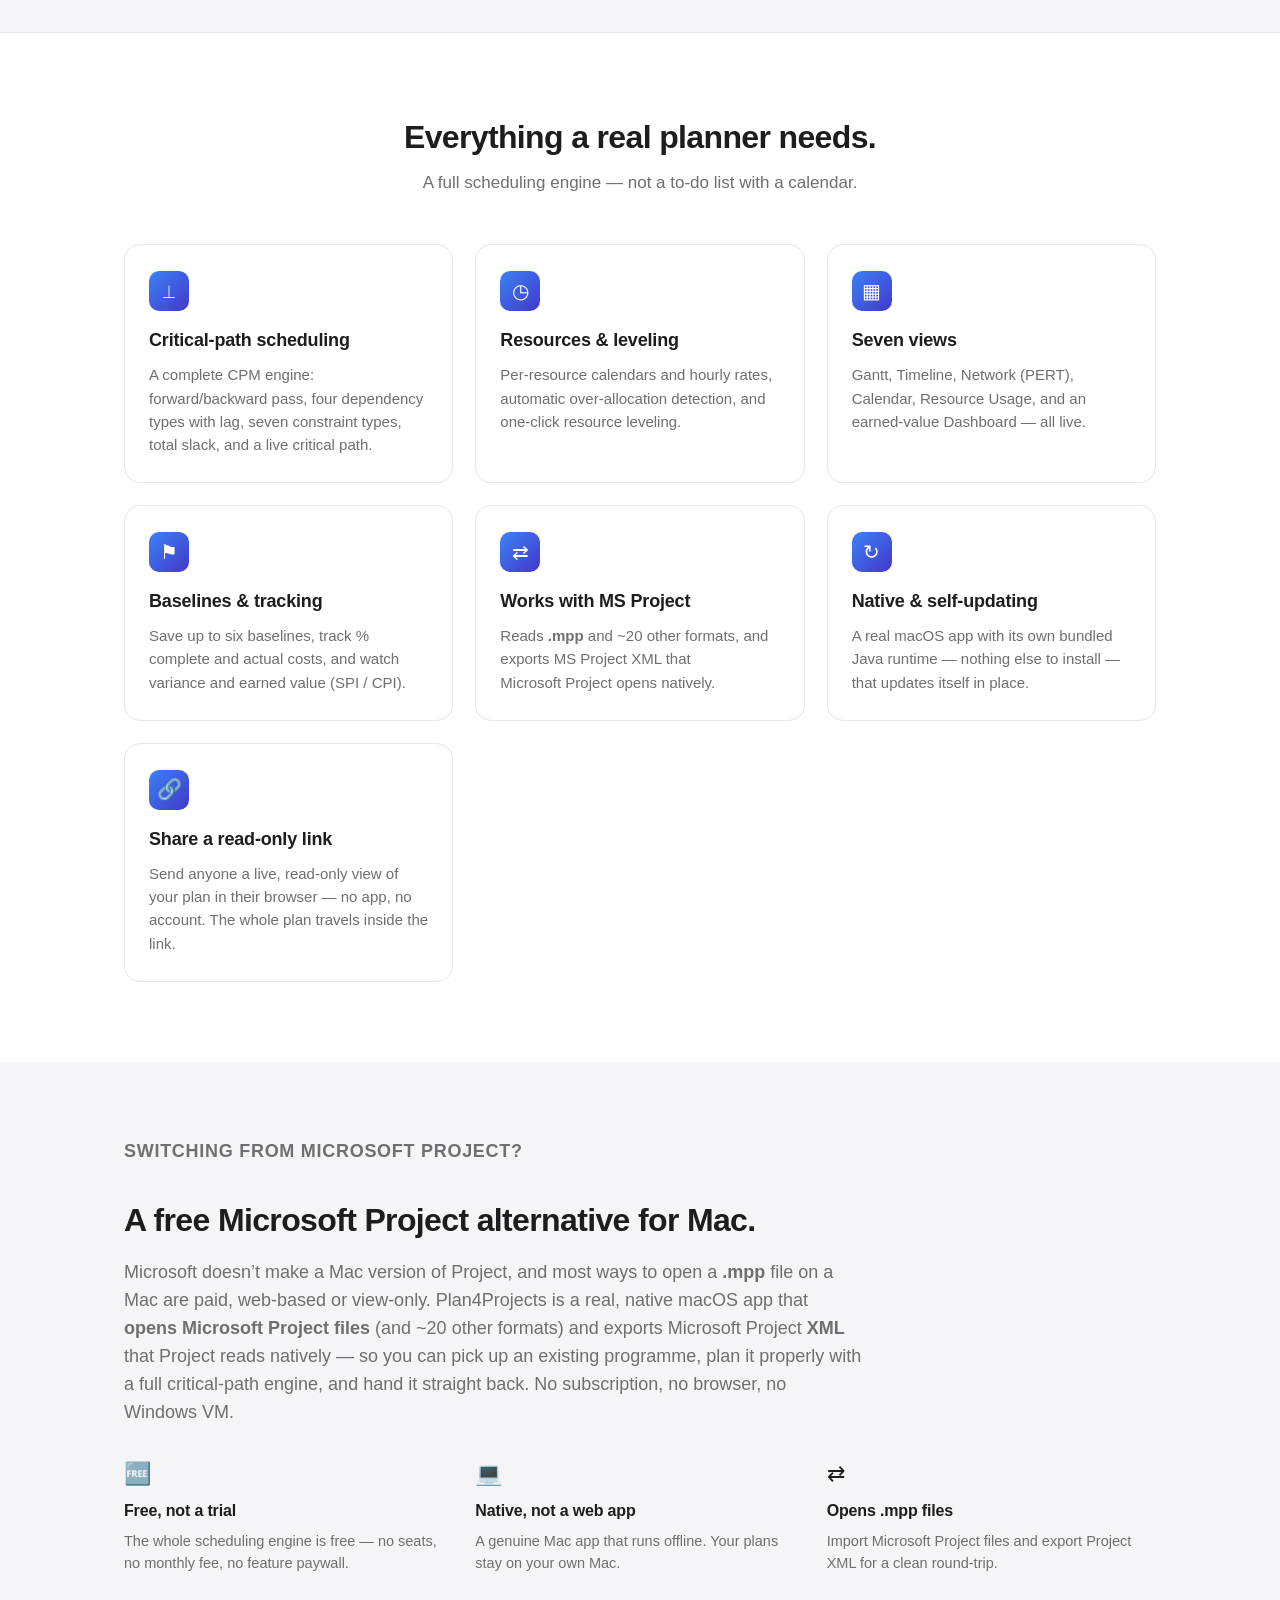
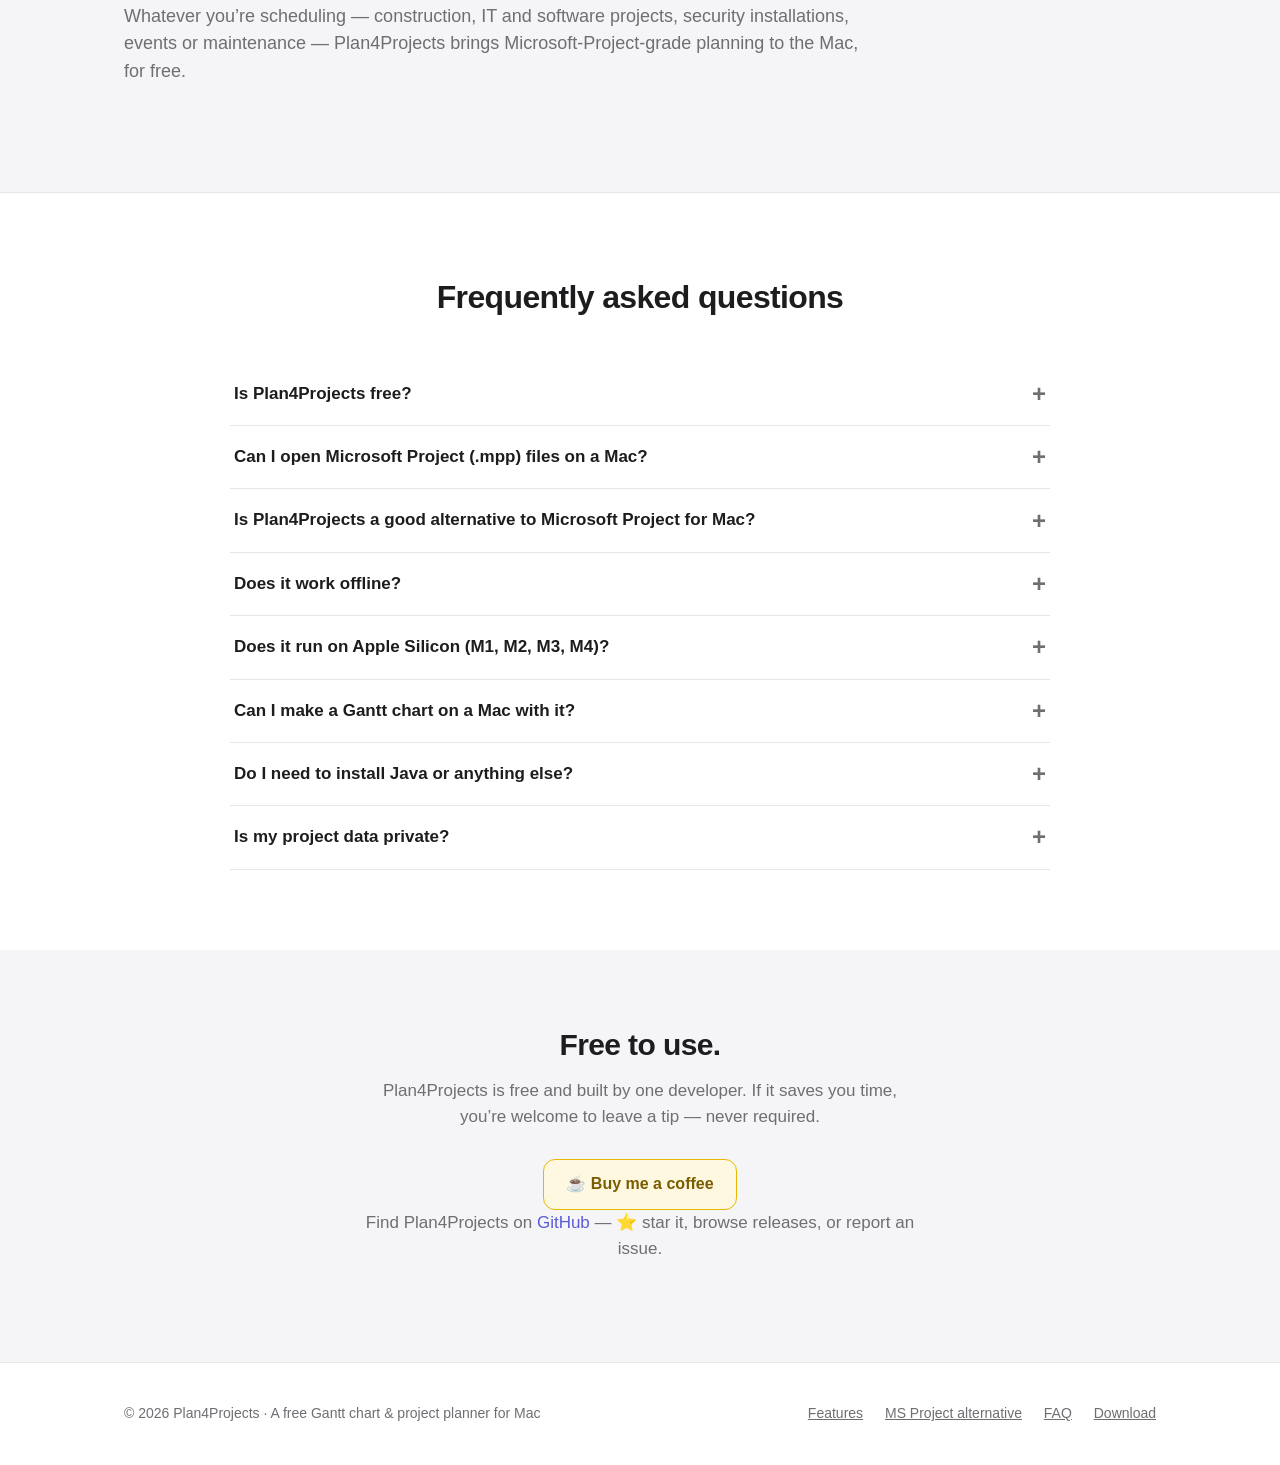
==== commit 923fccdd: "Add 5.0 feature band (installer toolkit, sharper forecasting, Mac polish); bump version to 0.5.0 Co-" ====
--- a/index.html
+++ b/index.html
@@ -165,8 +165,8 @@
   "description": "Free, native Mac app for Gantt charts and project planning: critical-path scheduling, resource management, baselines and a built-in AI assistant. Opens Microsoft Project (.mpp) files and exports Project XML.",
   "url": "https://plan4projects.com/",
   "downloadUrl": "https://github.com/martmurds/plan4projects-releases/releases/latest",
-  "softwareVersion": "0.4.0",
-  "datePublished": "2026-06-13",
+  "softwareVersion": "0.5.0",
+  "datePublished": "2026-06-15",
   "image": "https://plan4projects.com/og-image.png",
   "offers": { "@type": "Offer", "price": "0", "priceCurrency": "USD" },
   "featureList": [
@@ -294,7 +294,7 @@
               <svg viewBox="0 0 24 24" fill="currentColor" aria-hidden="true"><path d="M12 3v10.6l3.3-3.3 1.4 1.4L12 17.4 6.3 11.7l1.4-1.4L11 13.6V3h1zM5 19h14v2H5z"/></svg>
               Download for Mac
             </a>
-            <span class="dl-meta"><b>Free</b> · <a id="dl-ver" href="https://github.com/martmurds/plan4projects-releases/releases/latest">v0.4.0</a> · Signed &amp; notarized by Apple · ~116&nbsp;MB</span>
+            <span class="dl-meta"><b>Free</b> · <a id="dl-ver" href="https://github.com/martmurds/plan4projects-releases/releases/latest">v0.5.0</a> · Signed &amp; notarized by Apple · ~115&nbsp;MB</span>
           </div>
         </div>
 
@@ -355,6 +355,33 @@
     </div>
   </section>
 
+  <!-- ============ INSTALLER TOOLKIT + SHARPER PLANNING (5.0) ============ -->
+  <section class="ai-band" id="toolkit">
+    <div class="wrap">
+      <p class="eyebrow">✨ New in 5.0</p>
+      <h2>Built for installers. Sharper for everyone.</h2>
+      <p>The biggest update yet: a head-start for security and systems installers, sharper forecasting on the same critical-path engine, and the Mac touches that make it feel at home.</p>
+      <div class="ai-points">
+        <div class="ai-point">
+          <div class="ic">🏗️</div>
+          <h3>Industry templates &amp; quotes</h3>
+          <p>Start from a ready-made CCTV, intruder-alarm or access-control programme — phased and costed. Turn it into a client quote with an equipment bill of materials, ready to print or copy.</p>
+        </div>
+        <div class="ai-point">
+          <div class="ic">🎯</div>
+          <h3>Sharper forecasting</h3>
+          <p>Give tasks a best- and worst-case estimate, see the finish-date spread as a histogram, get fast-track suggestions, and compare what-if scenarios side by side.</p>
+        </div>
+        <div class="ai-point">
+          <div class="ic">🌙</div>
+          <h3>Polished for the Mac</h3>
+          <p>A full dark mode that follows your system, a ⌘K command palette for every action, deadlines with overdue flags, task tags and filters, and one-click Gantt image export.</p>
+        </div>
+      </div>
+      <p class="ai-key">Free and native, as always — signed and notarized by Apple, and it updates itself in place.</p>
+    </div>
+  </section>
+
   <!-- ============ AI PROJECT BRAIN (4.0) ============ -->
   <section class="ai-band" id="brain">
     <div class="wrap">
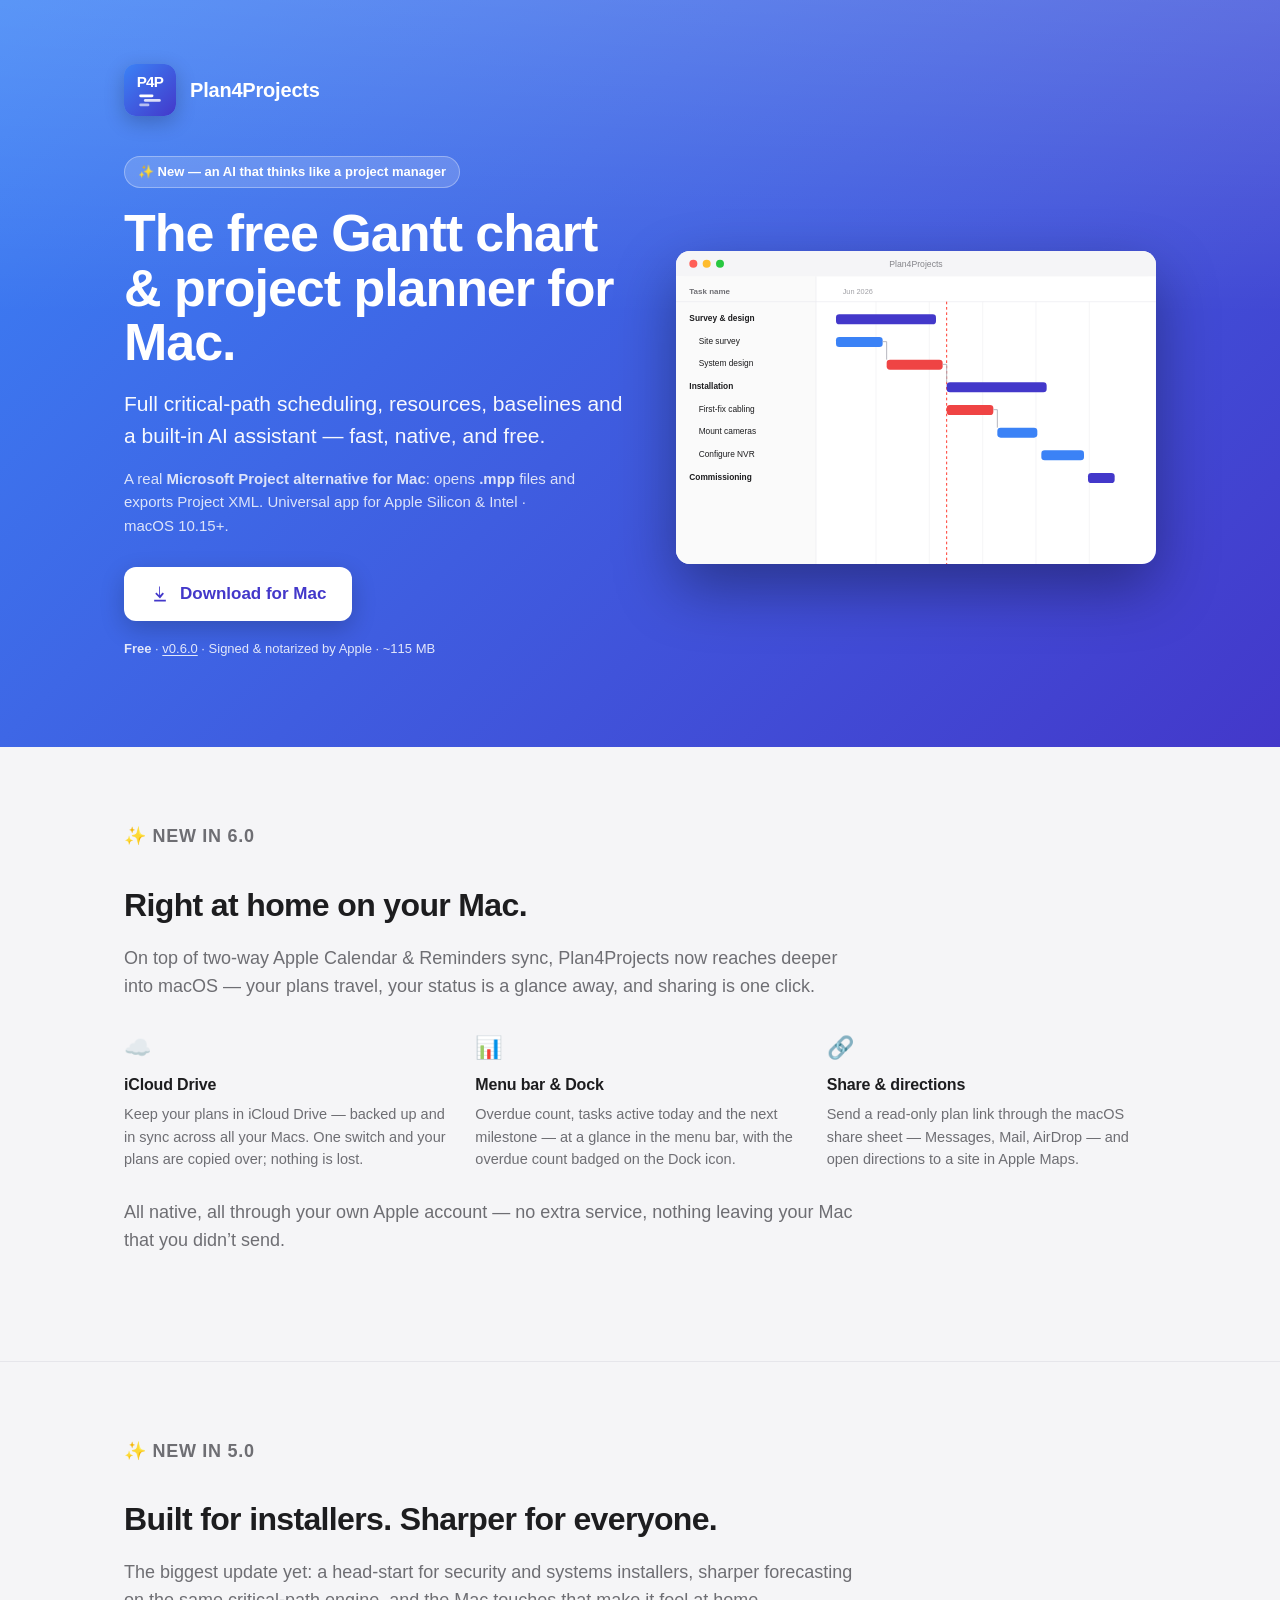
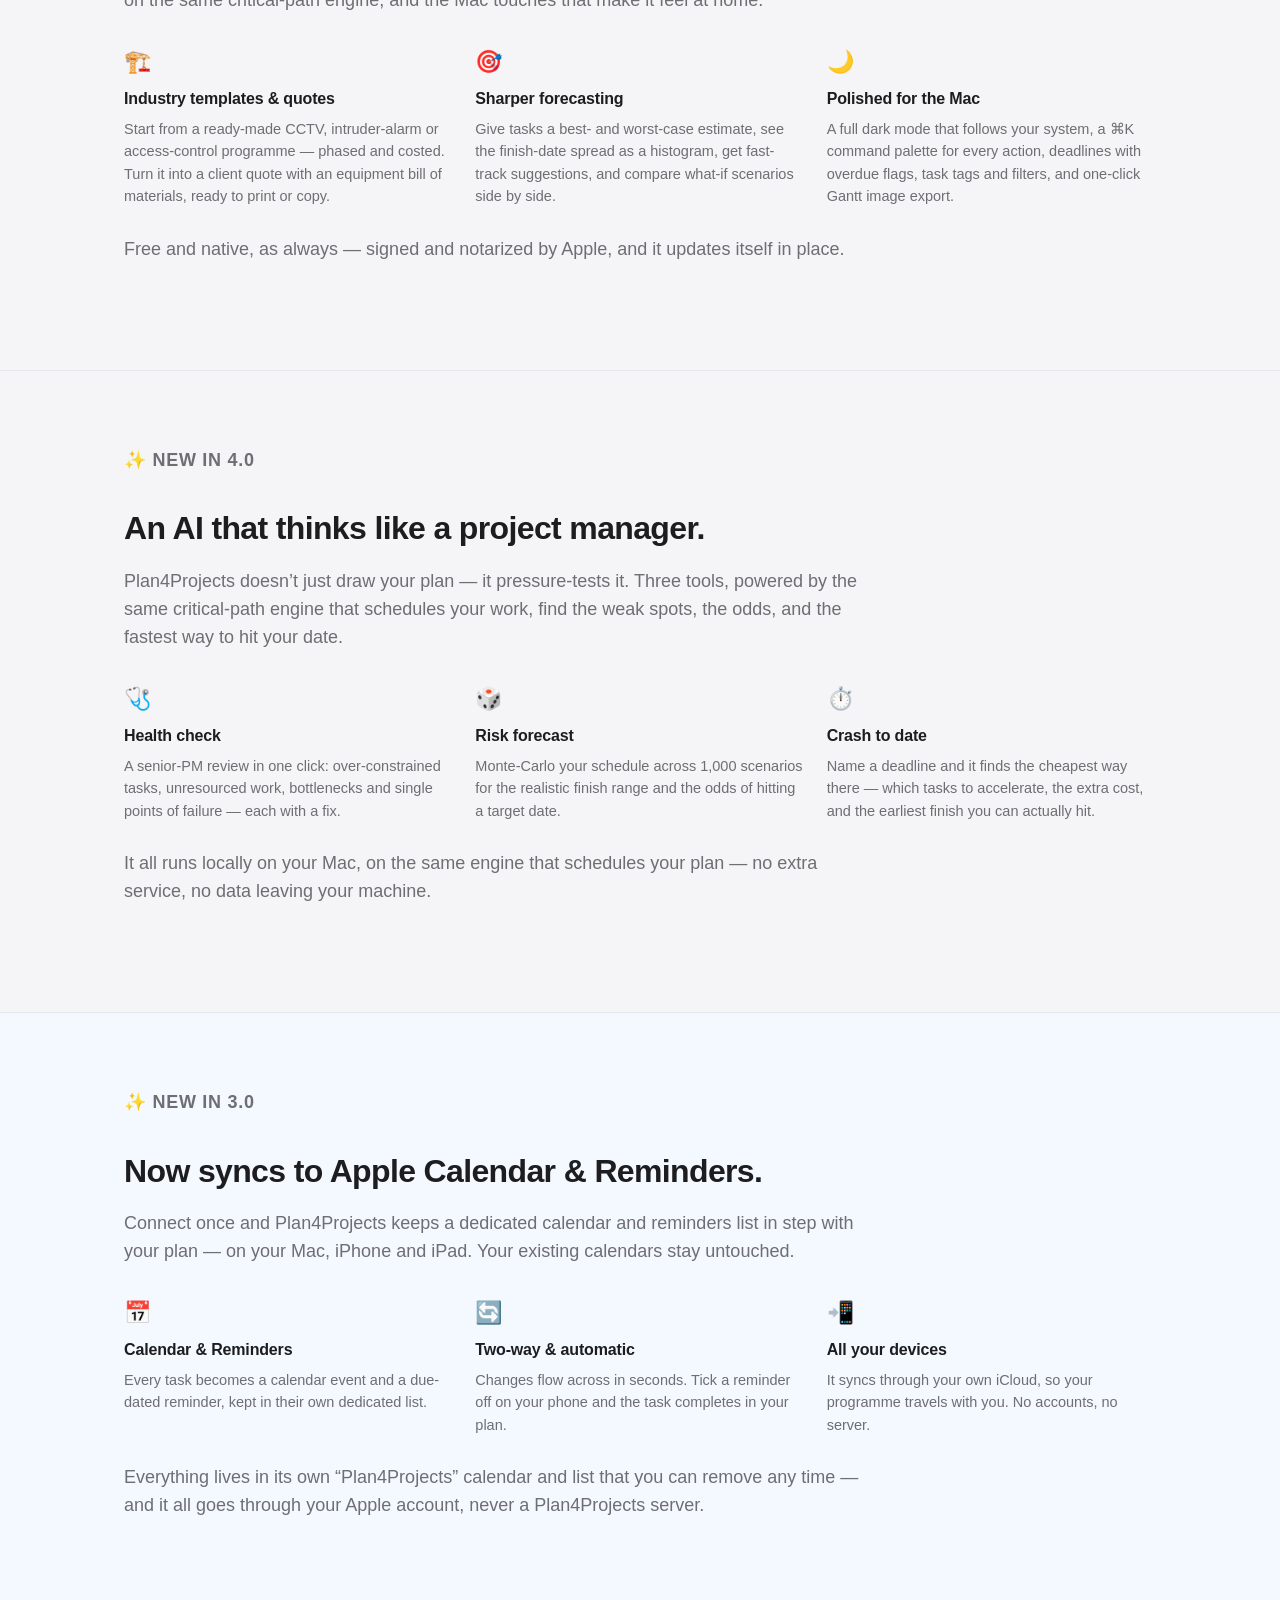
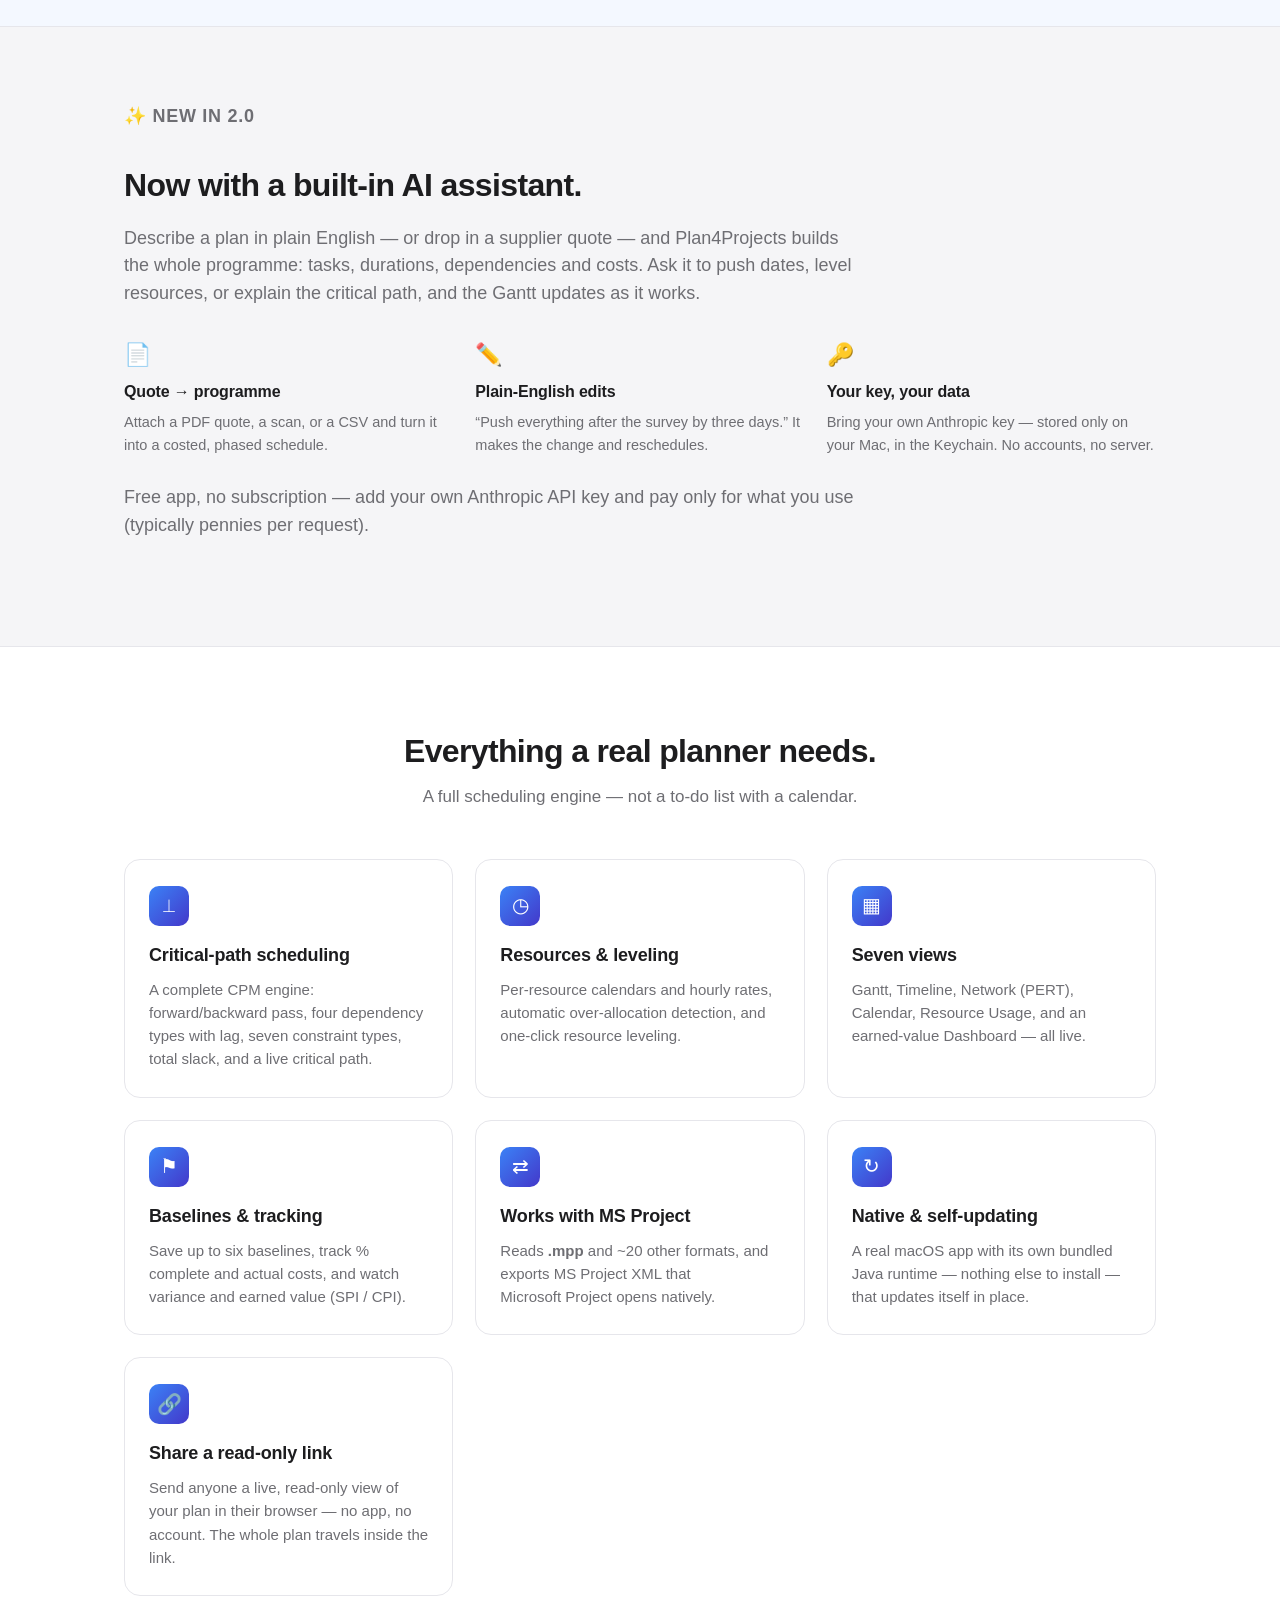
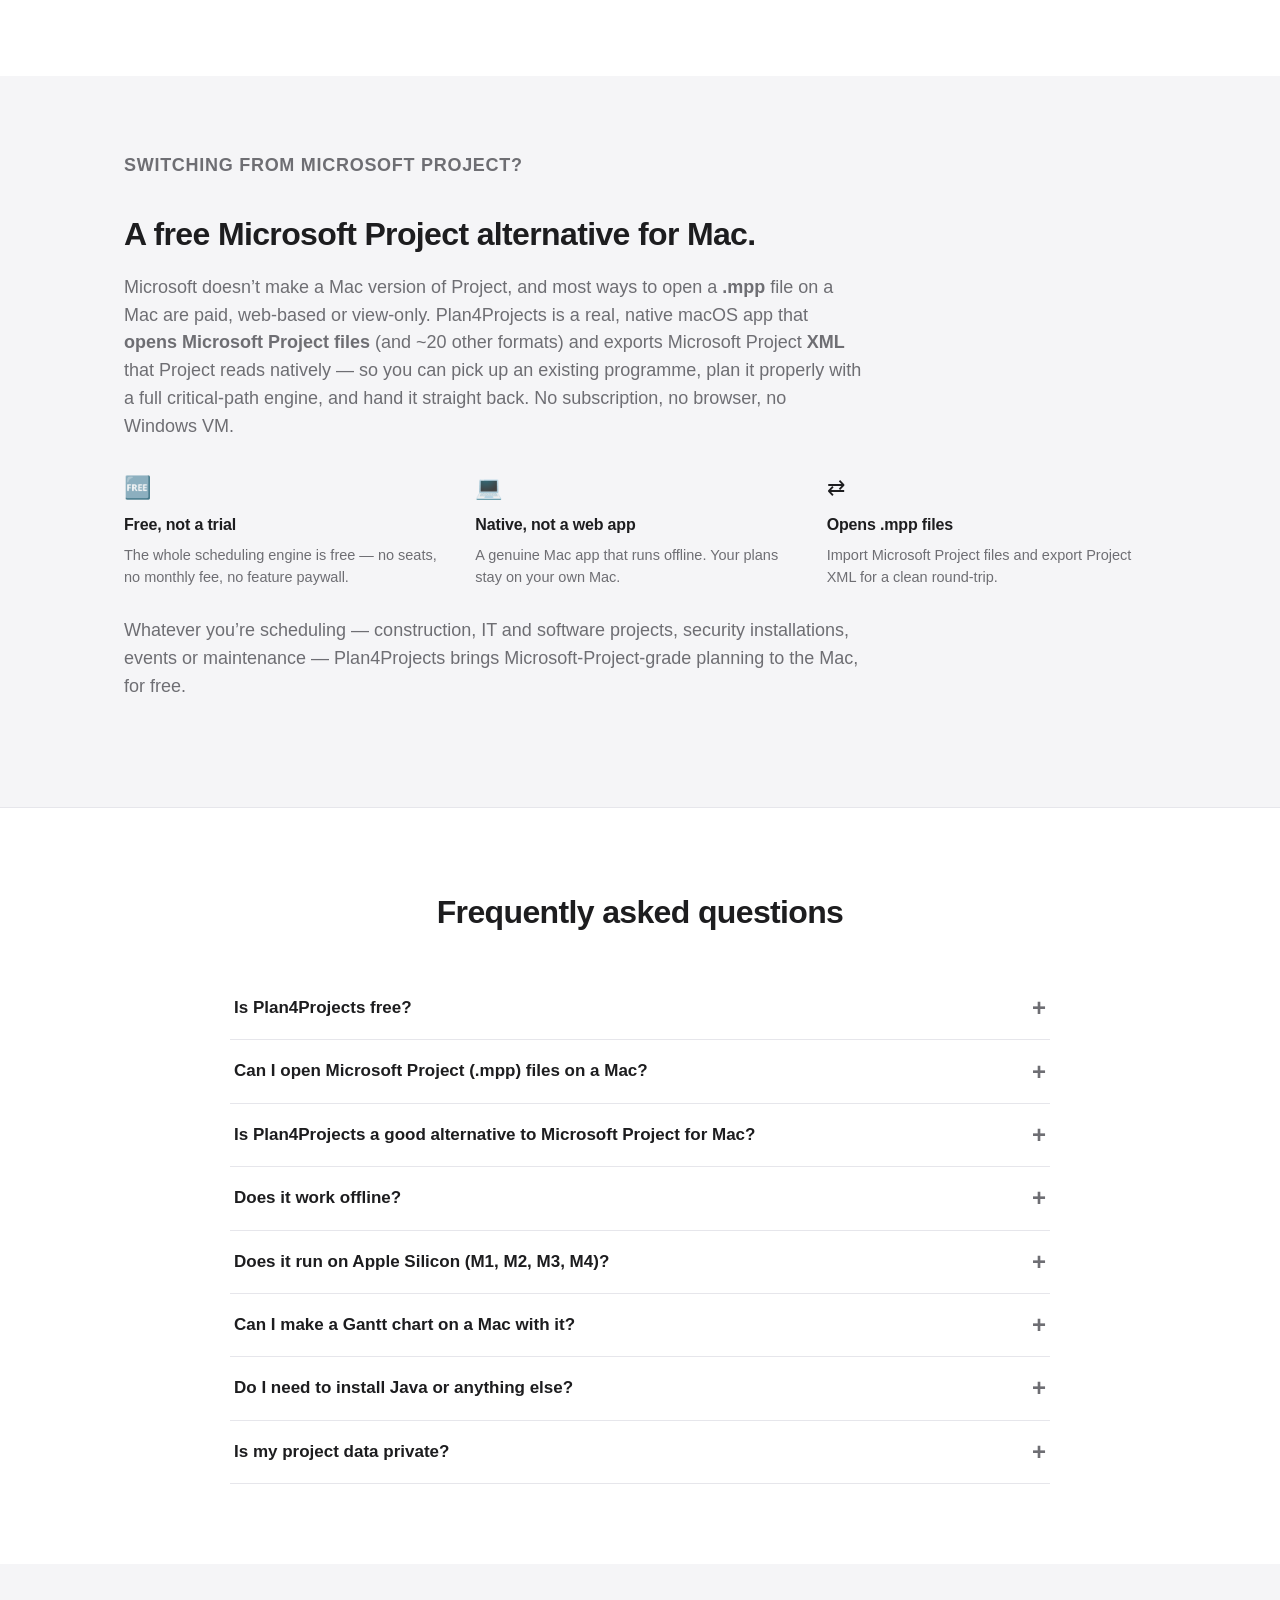
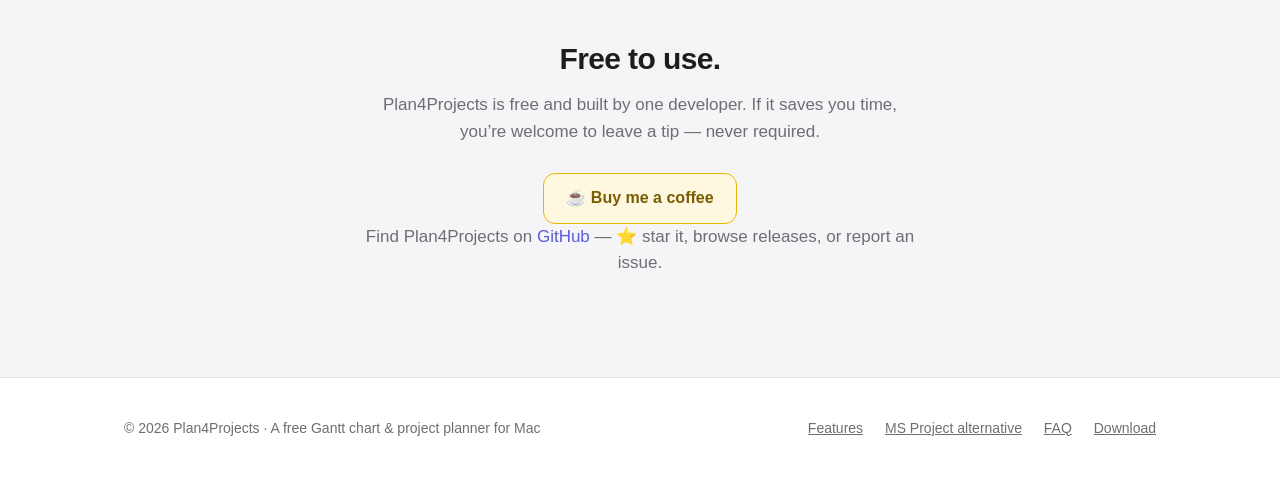
==== commit 6b5d369c: "Add 6.0 Apple integrations band (iCloud Drive, menu bar/Dock, share sheet, Maps); bump to 0.6.0 Co-A" ====
--- a/index.html
+++ b/index.html
@@ -165,7 +165,7 @@
   "description": "Free, native Mac app for Gantt charts and project planning: critical-path scheduling, resource management, baselines and a built-in AI assistant. Opens Microsoft Project (.mpp) files and exports Project XML.",
   "url": "https://plan4projects.com/",
   "downloadUrl": "https://github.com/martmurds/plan4projects-releases/releases/latest",
-  "softwareVersion": "0.5.0",
+  "softwareVersion": "0.6.0",
   "datePublished": "2026-06-15",
   "image": "https://plan4projects.com/og-image.png",
   "offers": { "@type": "Offer", "price": "0", "priceCurrency": "USD" },
@@ -294,7 +294,7 @@
               <svg viewBox="0 0 24 24" fill="currentColor" aria-hidden="true"><path d="M12 3v10.6l3.3-3.3 1.4 1.4L12 17.4 6.3 11.7l1.4-1.4L11 13.6V3h1zM5 19h14v2H5z"/></svg>
               Download for Mac
             </a>
-            <span class="dl-meta"><b>Free</b> · <a id="dl-ver" href="https://github.com/martmurds/plan4projects-releases/releases/latest">v0.5.0</a> · Signed &amp; notarized by Apple · ~115&nbsp;MB</span>
+            <span class="dl-meta"><b>Free</b> · <a id="dl-ver" href="https://github.com/martmurds/plan4projects-releases/releases/latest">v0.6.0</a> · Signed &amp; notarized by Apple · ~115&nbsp;MB</span>
           </div>
         </div>
 
@@ -355,6 +355,33 @@
     </div>
   </section>
 
+  <!-- ============ APPLE INTEGRATIONS (6.0) ============ -->
+  <section class="ai-band" id="apple">
+    <div class="wrap">
+      <p class="eyebrow">✨ New in 6.0</p>
+      <h2>Right at home on your Mac.</h2>
+      <p>On top of two-way Apple Calendar &amp; Reminders sync, Plan4Projects now reaches deeper into macOS — your plans travel, your status is a glance away, and sharing is one click.</p>
+      <div class="ai-points">
+        <div class="ai-point">
+          <div class="ic">☁️</div>
+          <h3>iCloud Drive</h3>
+          <p>Keep your plans in iCloud Drive — backed up and in sync across all your Macs. One switch and your plans are copied over; nothing is lost.</p>
+        </div>
+        <div class="ai-point">
+          <div class="ic">📊</div>
+          <h3>Menu bar &amp; Dock</h3>
+          <p>Overdue count, tasks active today and the next milestone — at a glance in the menu bar, with the overdue count badged on the Dock icon.</p>
+        </div>
+        <div class="ai-point">
+          <div class="ic">🔗</div>
+          <h3>Share &amp; directions</h3>
+          <p>Send a read-only plan link through the macOS share sheet — Messages, Mail, AirDrop — and open directions to a site in Apple Maps.</p>
+        </div>
+      </div>
+      <p class="ai-key">All native, all through your own Apple account — no extra service, nothing leaving your Mac that you didn’t send.</p>
+    </div>
+  </section>
+
   <!-- ============ INSTALLER TOOLKIT + SHARPER PLANNING (5.0) ============ -->
   <section class="ai-band" id="toolkit">
     <div class="wrap">
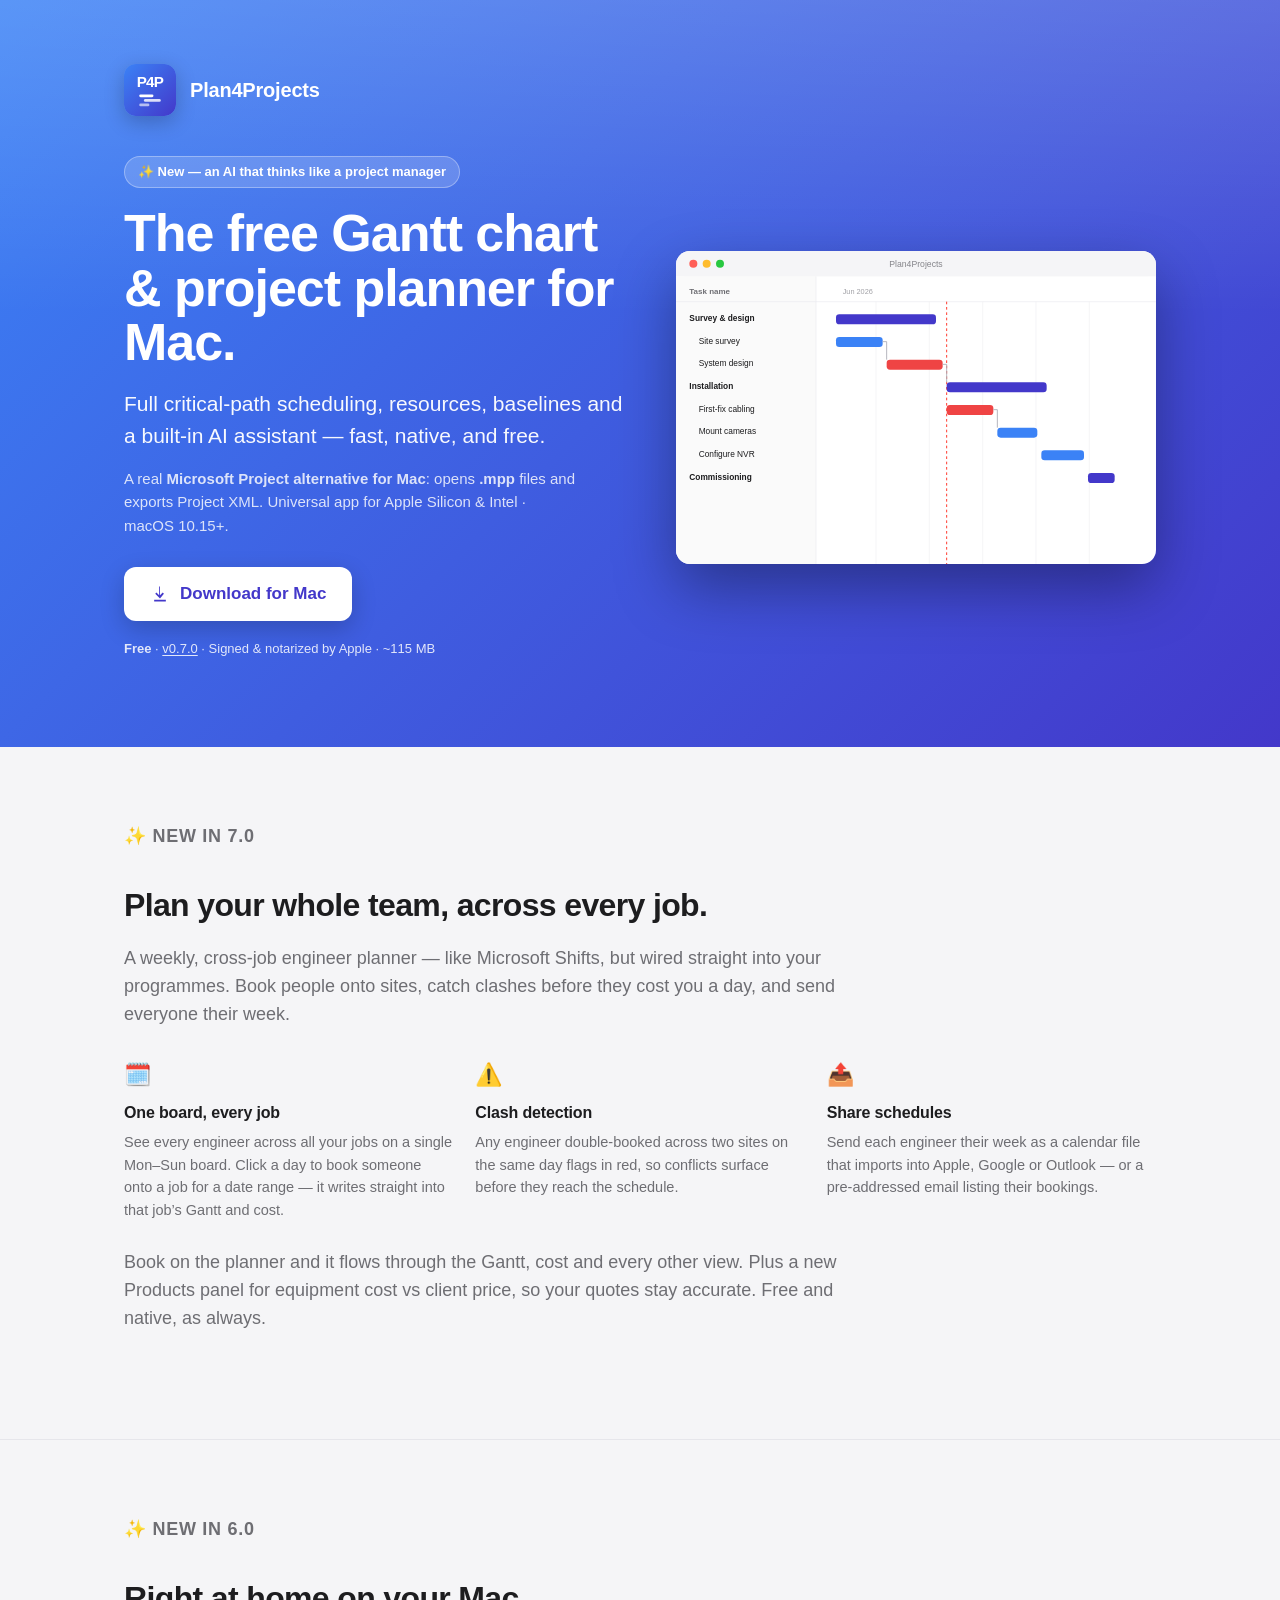
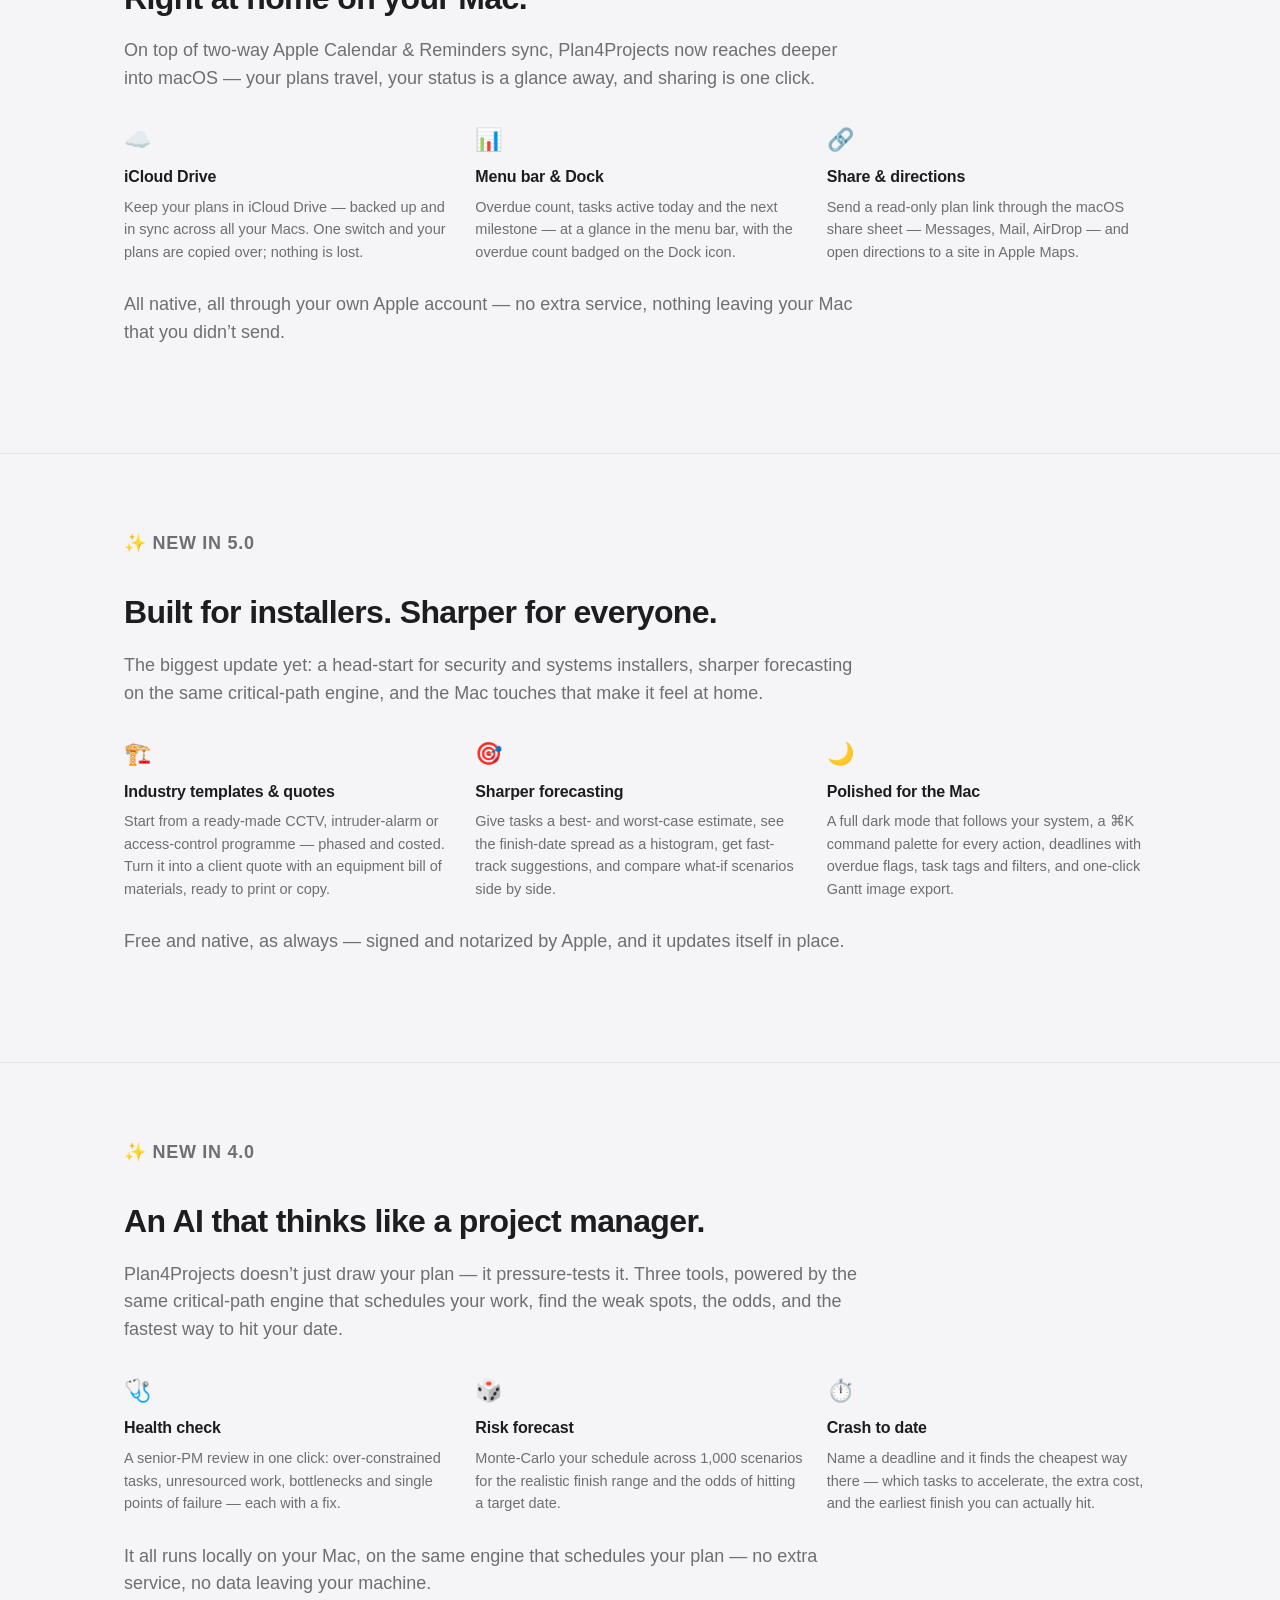
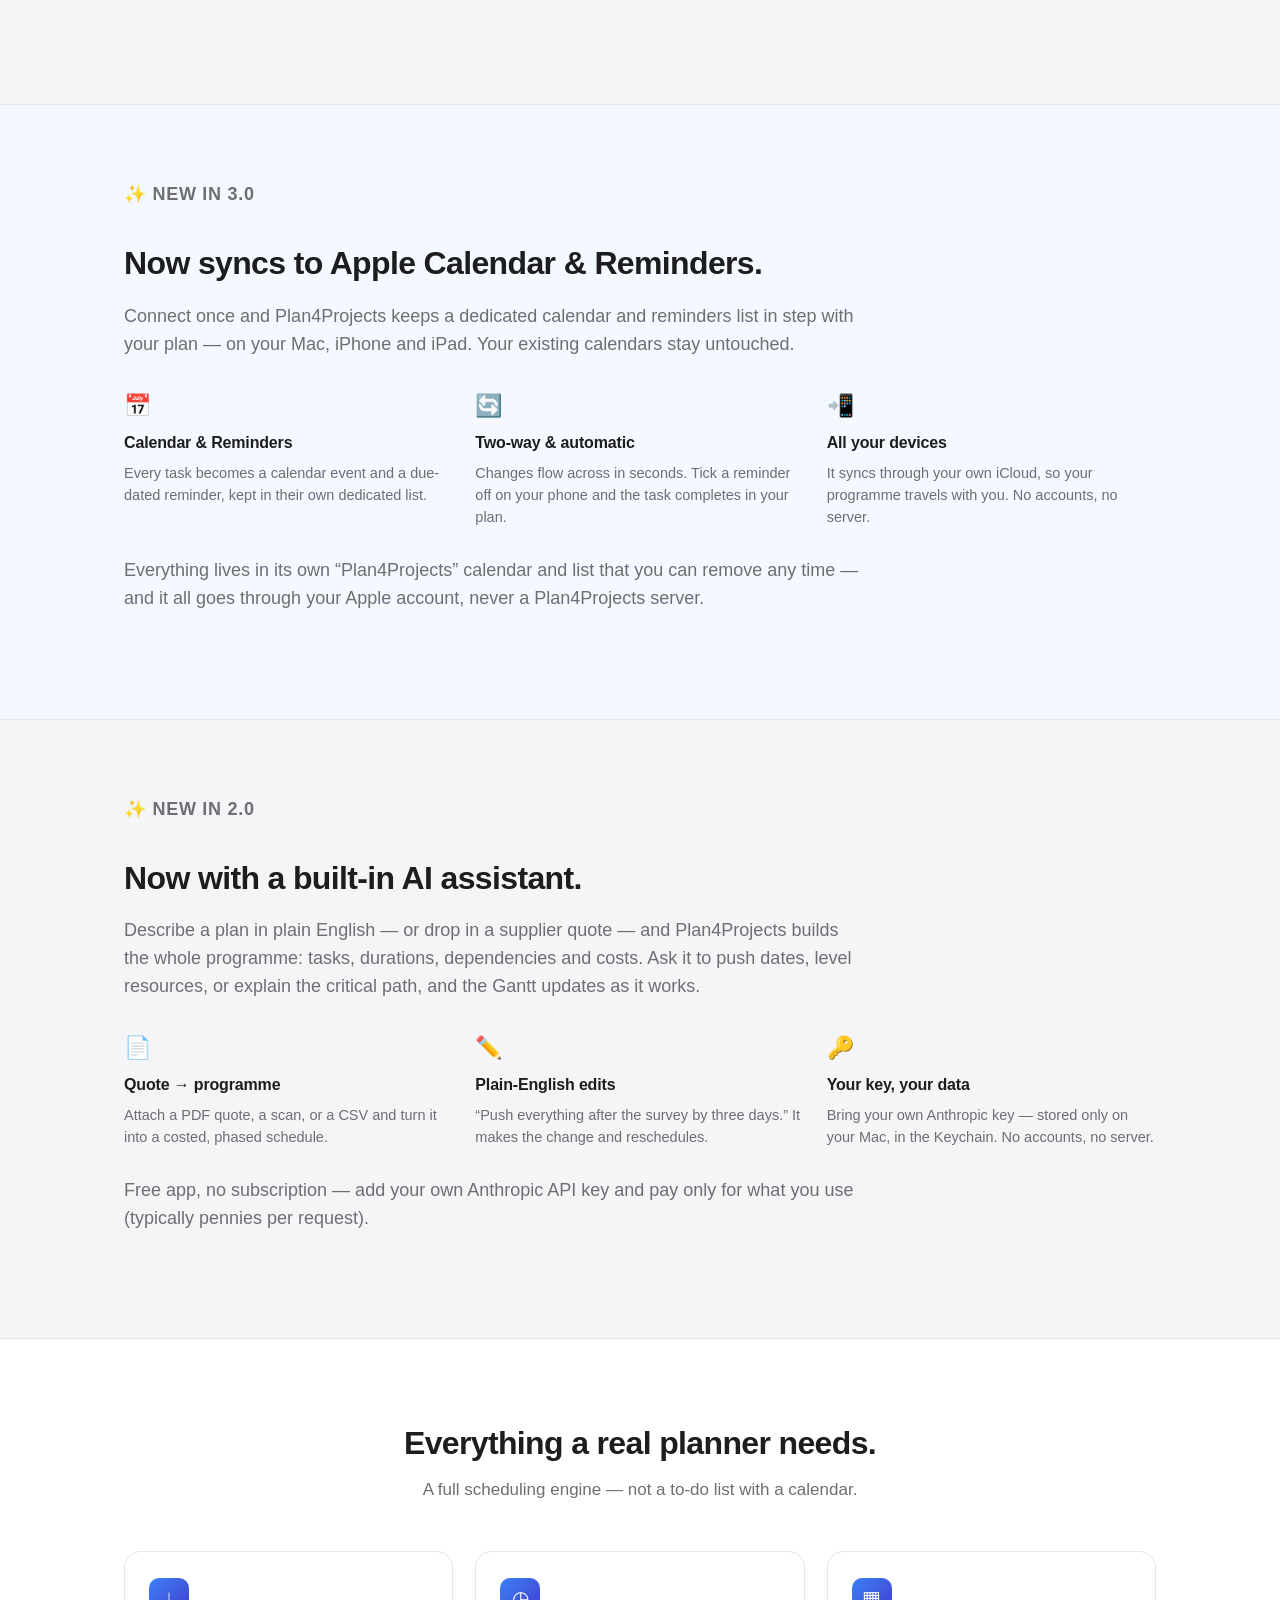
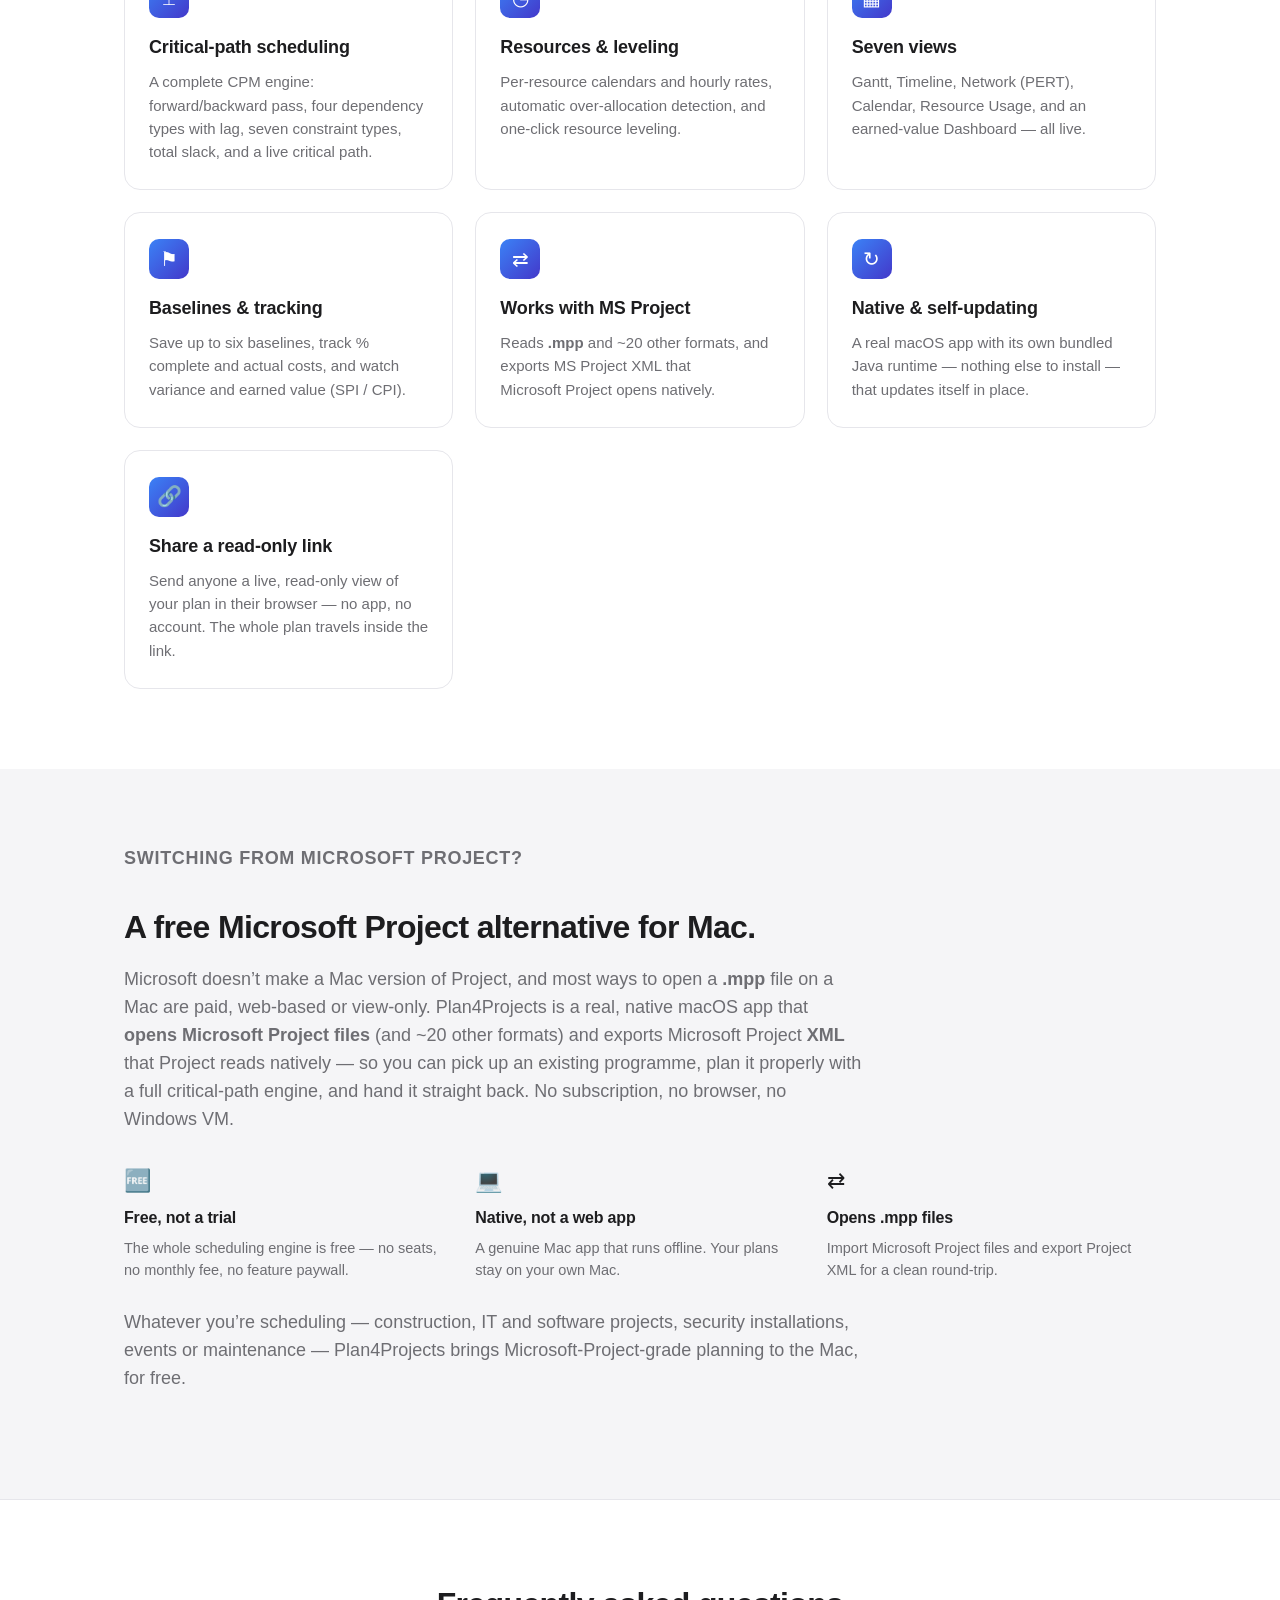
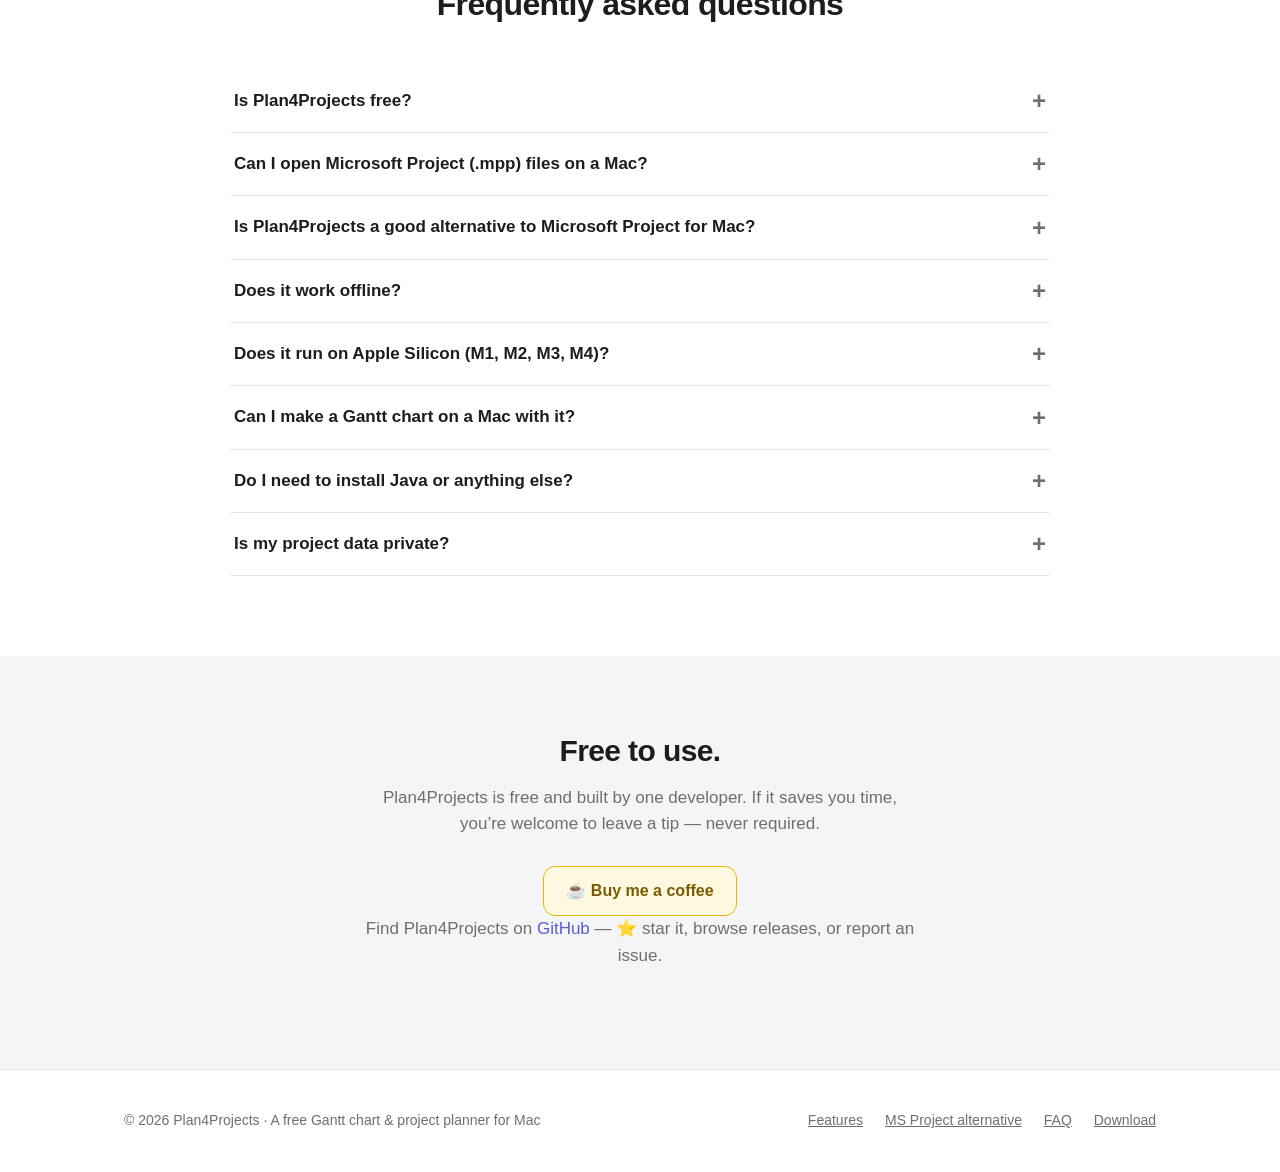
==== commit 7c59b821: "Add 7.0 Engineer Planner band (cross-job planner, clash detection, .ics/email sharing) + Products; b" ====
--- a/index.html
+++ b/index.html
@@ -165,8 +165,8 @@
   "description": "Free, native Mac app for Gantt charts and project planning: critical-path scheduling, resource management, baselines and a built-in AI assistant. Opens Microsoft Project (.mpp) files and exports Project XML.",
   "url": "https://plan4projects.com/",
   "downloadUrl": "https://github.com/martmurds/plan4projects-releases/releases/latest",
-  "softwareVersion": "0.6.0",
-  "datePublished": "2026-06-15",
+  "softwareVersion": "0.7.0",
+  "datePublished": "2026-07-04",
   "image": "https://plan4projects.com/og-image.png",
   "offers": { "@type": "Offer", "price": "0", "priceCurrency": "USD" },
   "featureList": [
@@ -181,7 +181,9 @@
     "AI plan health check",
     "Monte-Carlo risk forecast",
     "Crash-to-date schedule compression",
-    "Shareable read-only web view"
+    "Shareable read-only web view",
+    "Cross-job engineer planner and scheduling",
+    "Calendar-file (.ics) schedule sharing"
   ],
   "publisher": { "@type": "Person", "name": "Martin Murdoch" }
 }
@@ -294,7 +296,7 @@
               <svg viewBox="0 0 24 24" fill="currentColor" aria-hidden="true"><path d="M12 3v10.6l3.3-3.3 1.4 1.4L12 17.4 6.3 11.7l1.4-1.4L11 13.6V3h1zM5 19h14v2H5z"/></svg>
               Download for Mac
             </a>
-            <span class="dl-meta"><b>Free</b> · <a id="dl-ver" href="https://github.com/martmurds/plan4projects-releases/releases/latest">v0.6.0</a> · Signed &amp; notarized by Apple · ~115&nbsp;MB</span>
+            <span class="dl-meta"><b>Free</b> · <a id="dl-ver" href="https://github.com/martmurds/plan4projects-releases/releases/latest">v0.7.0</a> · Signed &amp; notarized by Apple · ~115&nbsp;MB</span>
           </div>
         </div>
 
@@ -355,6 +357,33 @@
     </div>
   </section>
 
+  <!-- ============ ENGINEER PLANNER (7.0) ============ -->
+  <section class="ai-band" id="planner">
+    <div class="wrap">
+      <p class="eyebrow">✨ New in 7.0</p>
+      <h2>Plan your whole team, across every job.</h2>
+      <p>A weekly, cross-job engineer planner — like Microsoft Shifts, but wired straight into your programmes. Book people onto sites, catch clashes before they cost you a day, and send everyone their week.</p>
+      <div class="ai-points">
+        <div class="ai-point">
+          <div class="ic">🗓️</div>
+          <h3>One board, every job</h3>
+          <p>See every engineer across all your jobs on a single Mon–Sun board. Click a day to book someone onto a job for a date range — it writes straight into that job’s Gantt and cost.</p>
+        </div>
+        <div class="ai-point">
+          <div class="ic">⚠️</div>
+          <h3>Clash detection</h3>
+          <p>Any engineer double-booked across two sites on the same day flags in red, so conflicts surface before they reach the schedule.</p>
+        </div>
+        <div class="ai-point">
+          <div class="ic">📤</div>
+          <h3>Share schedules</h3>
+          <p>Send each engineer their week as a calendar file that imports into Apple, Google or Outlook — or a pre-addressed email listing their bookings.</p>
+        </div>
+      </div>
+      <p class="ai-key">Book on the planner and it flows through the Gantt, cost and every other view. Plus a new Products panel for equipment cost vs client price, so your quotes stay accurate. Free and native, as always.</p>
+    </div>
+  </section>
+
   <!-- ============ APPLE INTEGRATIONS (6.0) ============ -->
   <section class="ai-band" id="apple">
     <div class="wrap">
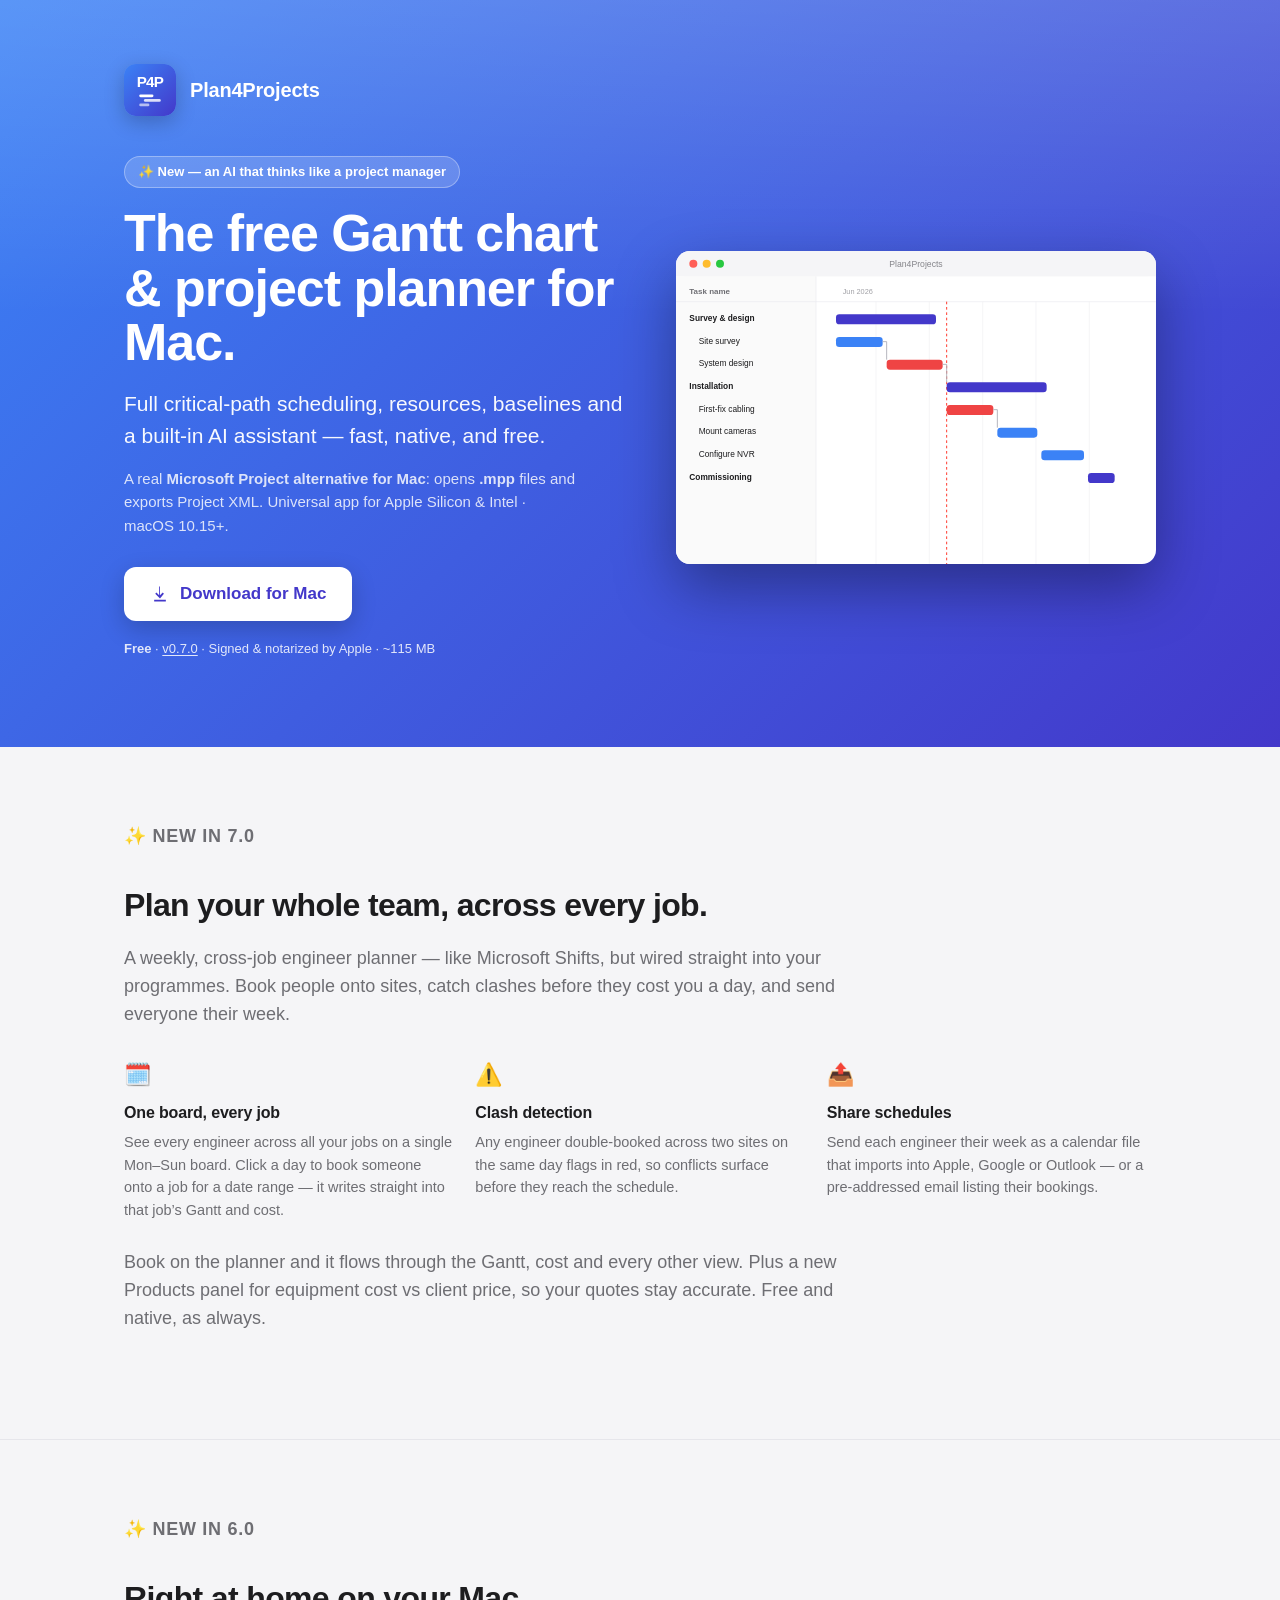
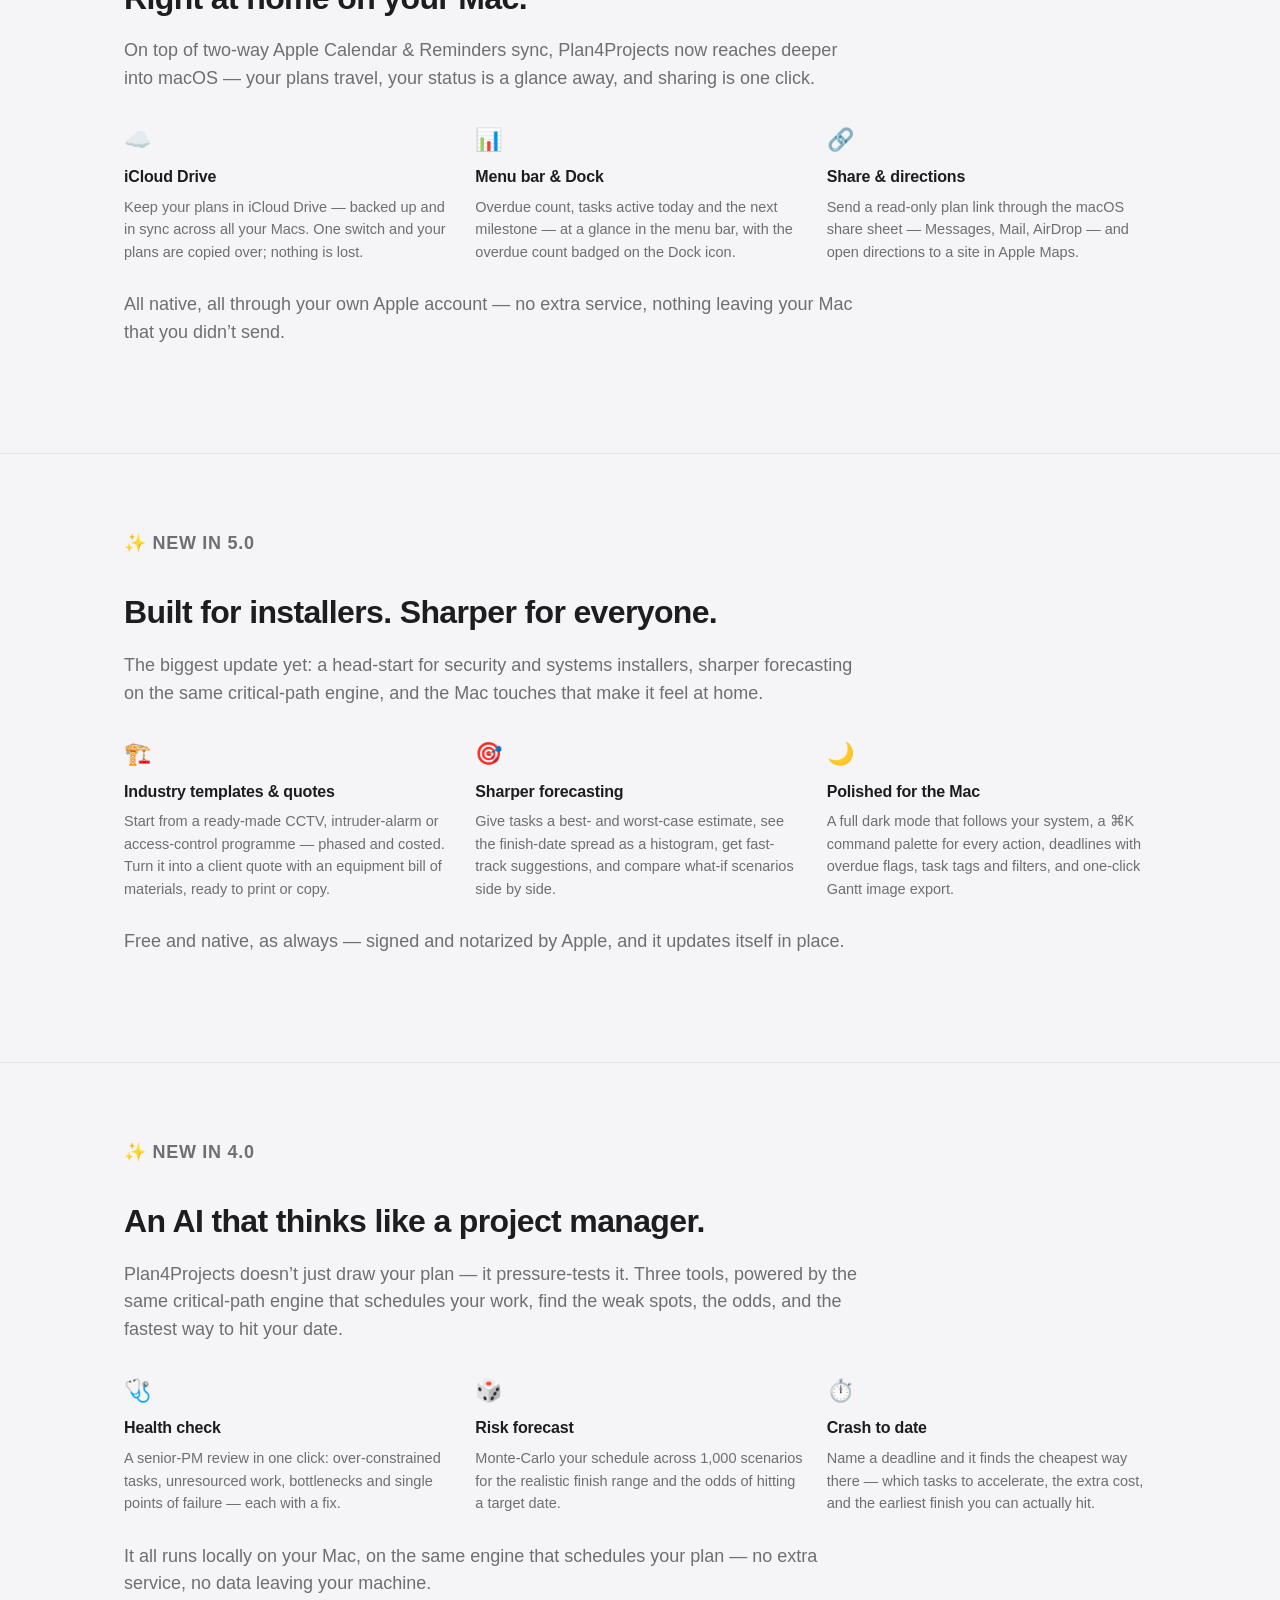
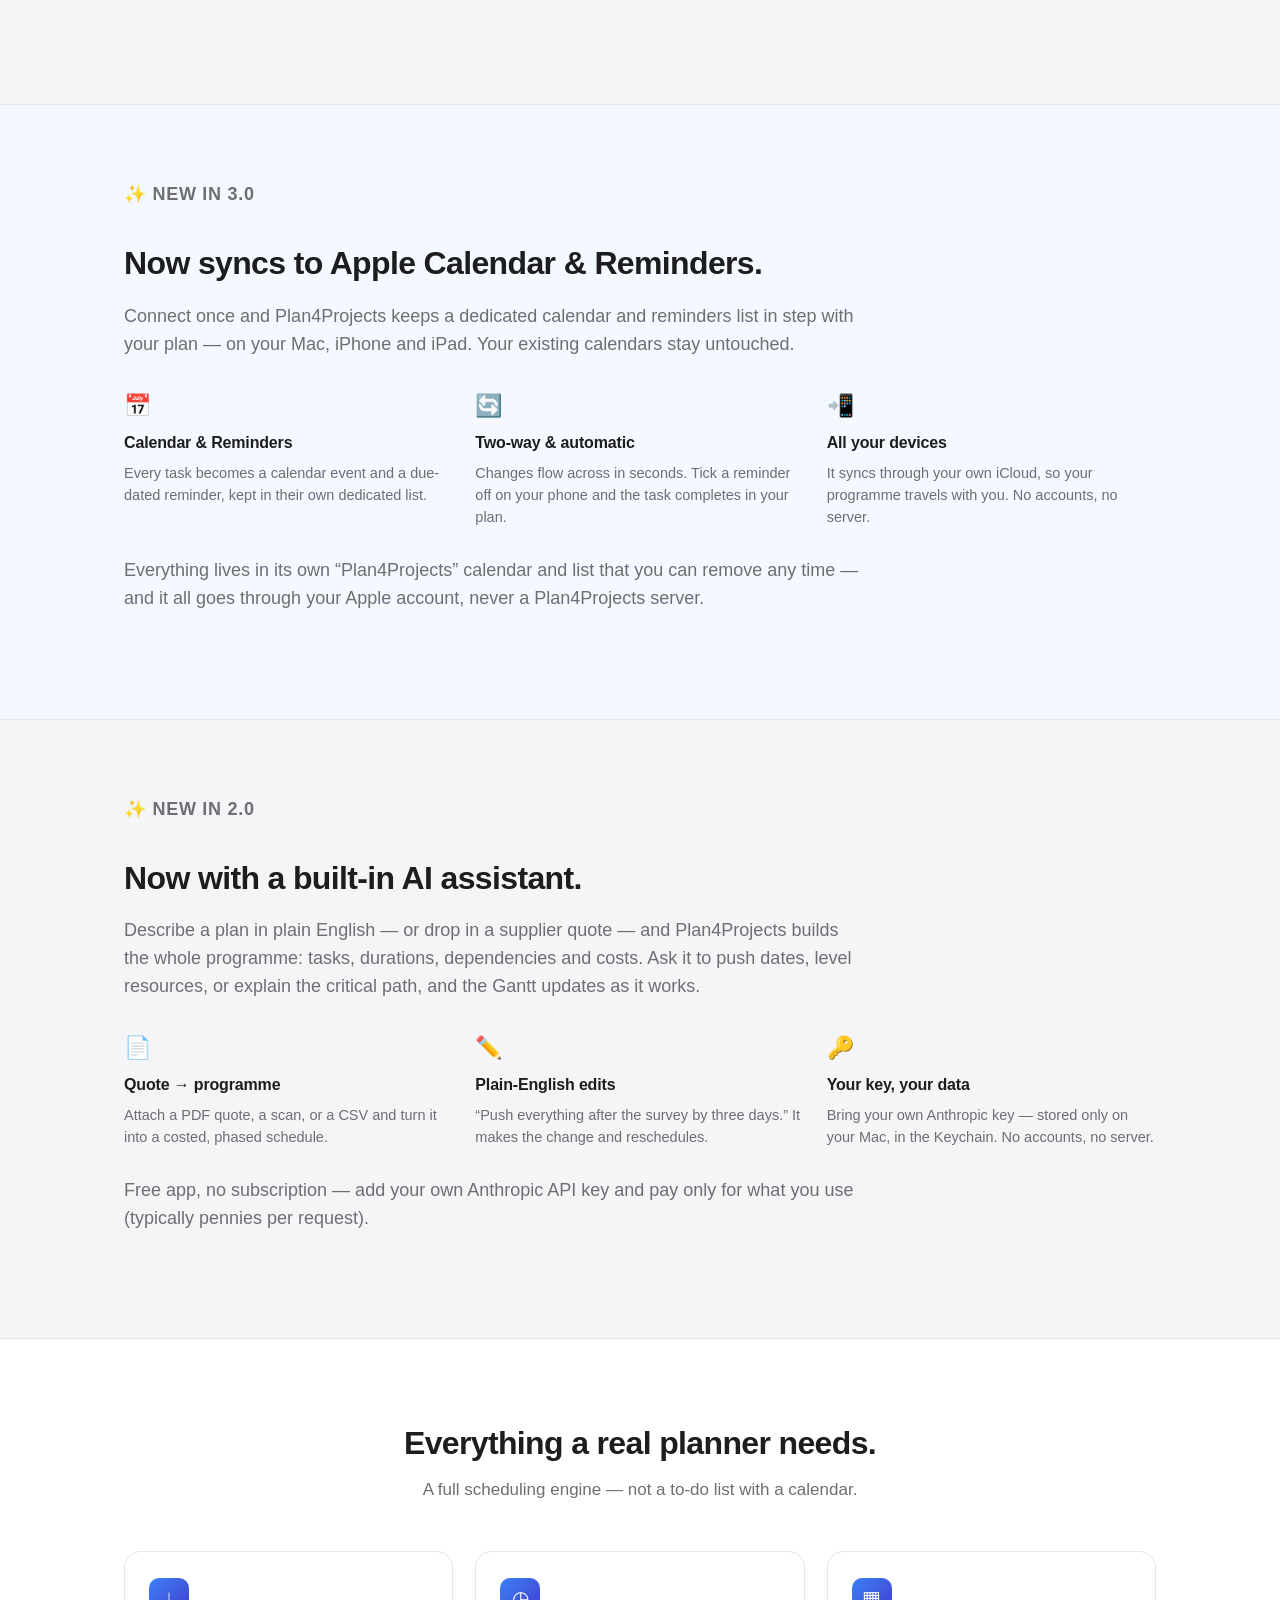
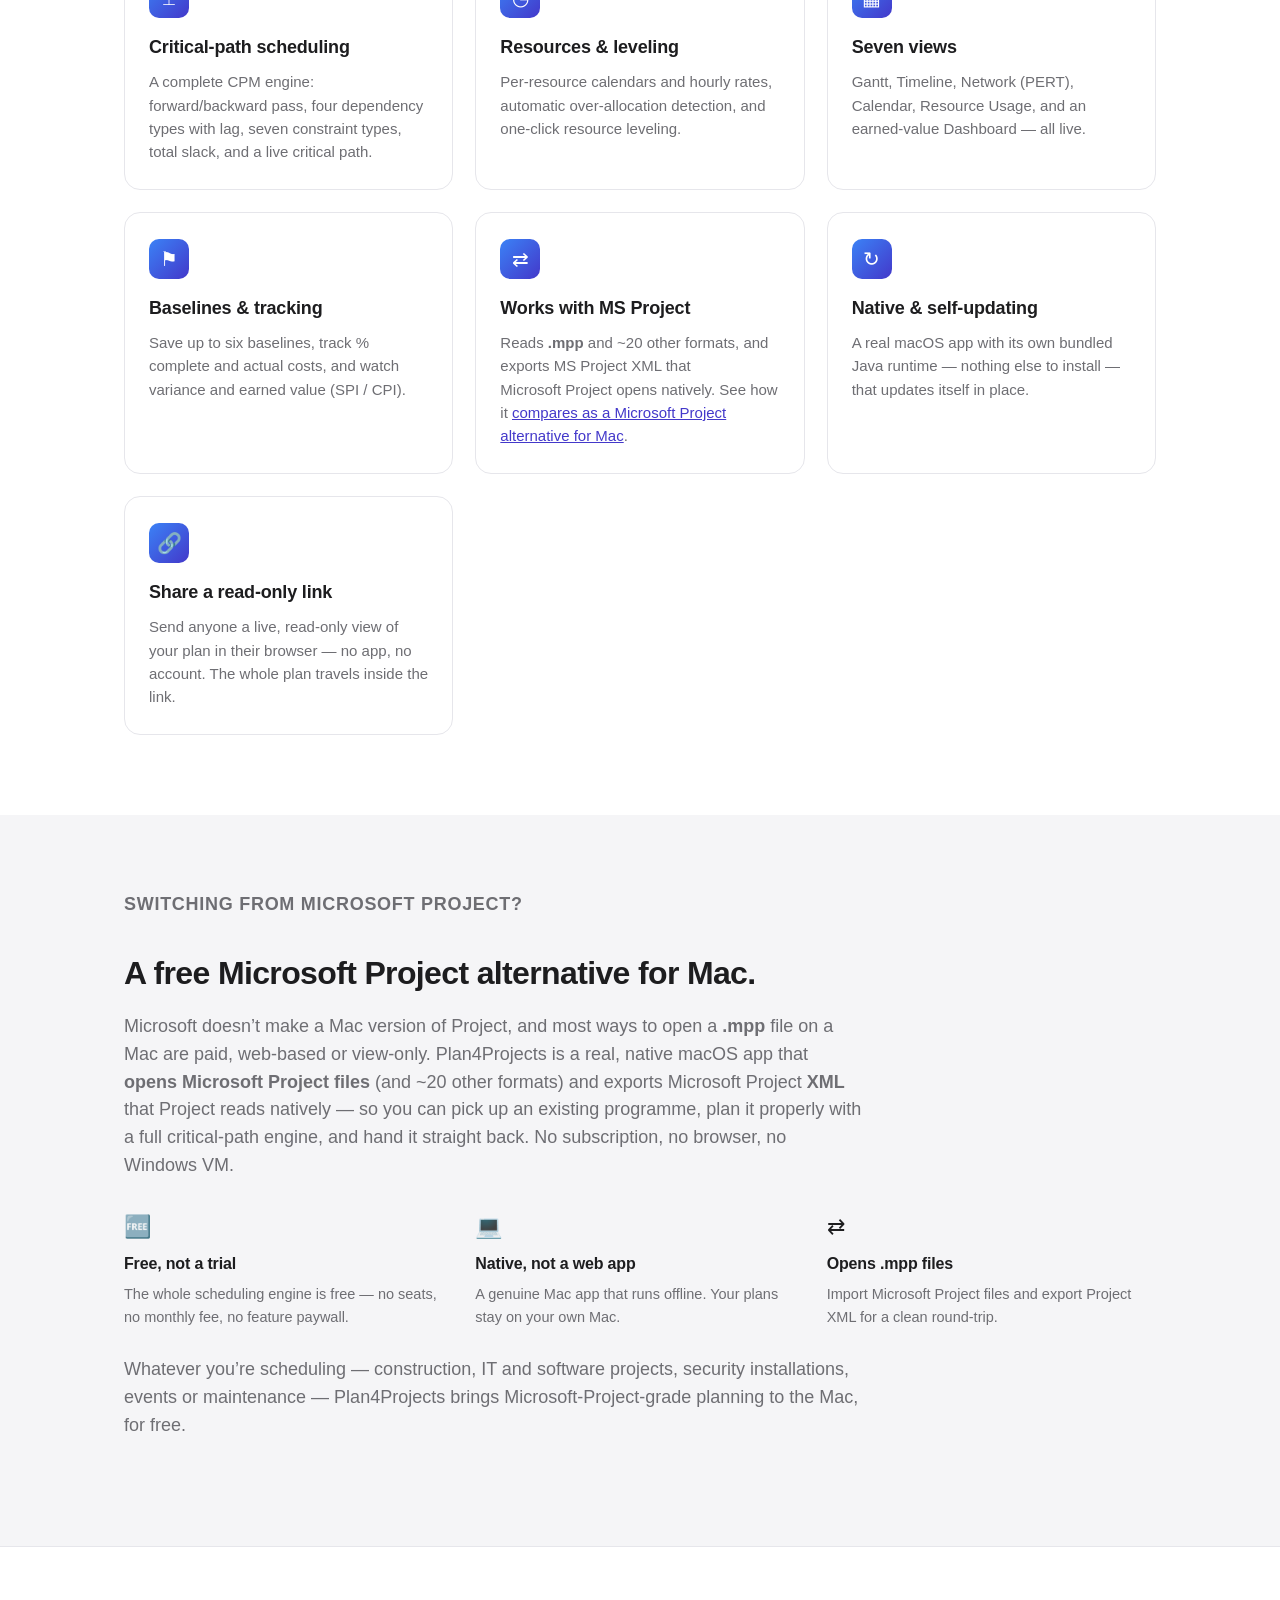
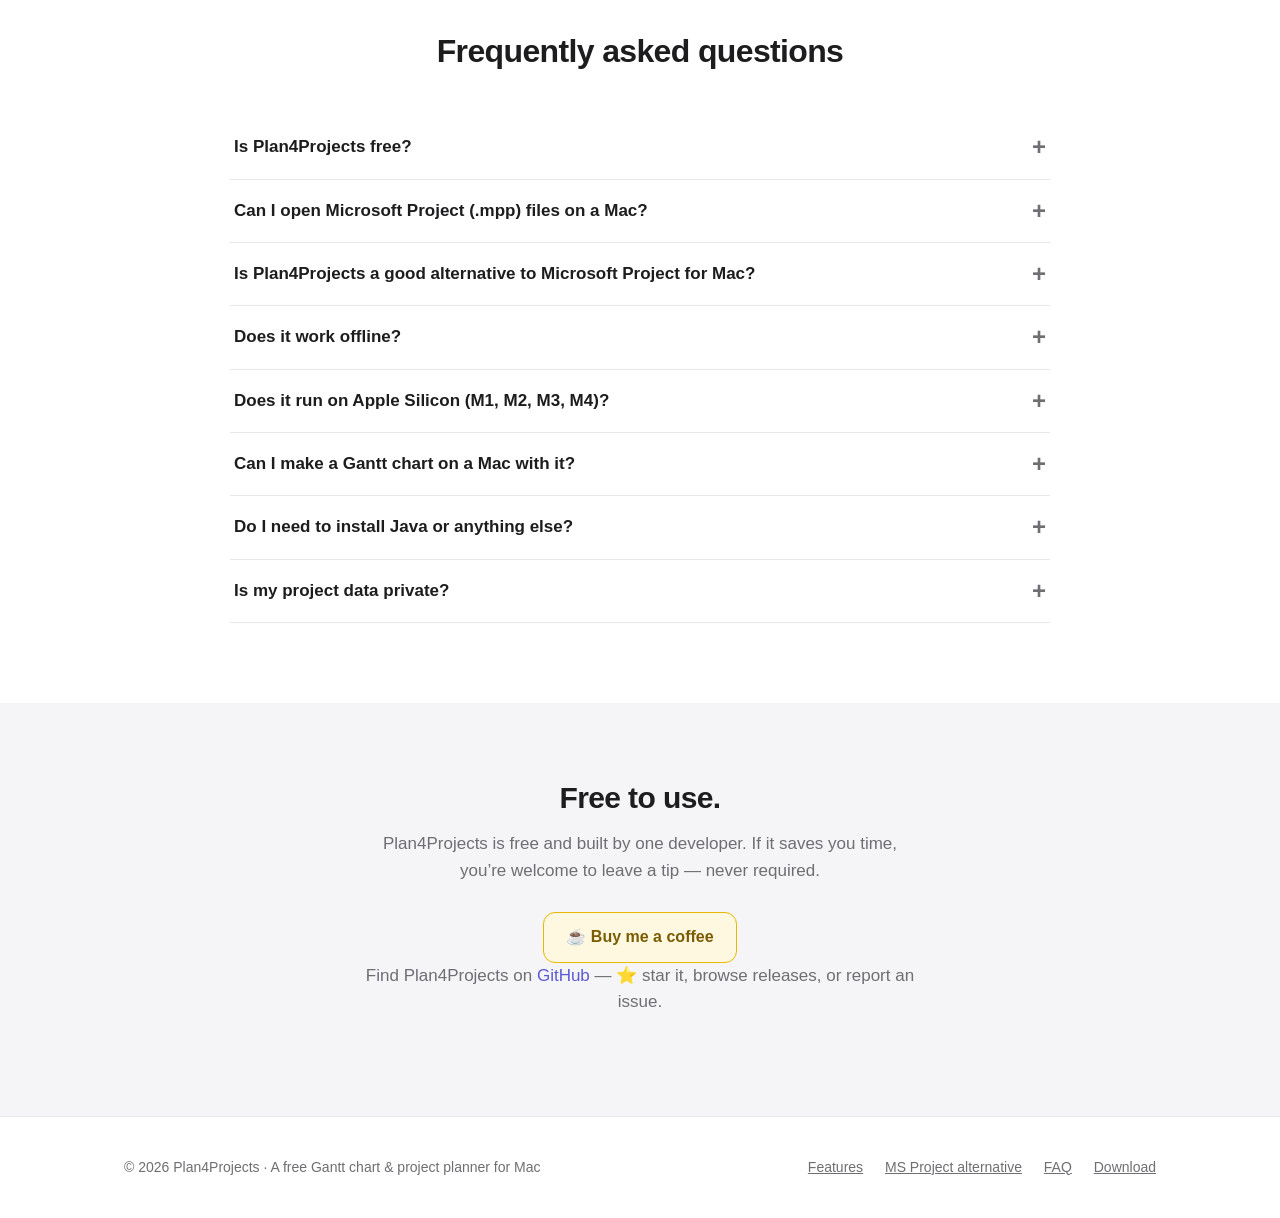
==== commit 9b40ff5f: "Add SEO landing page: Microsoft Project alternative for Mac (comparison + FAQ) + sitemap + internal " ====
--- a/index.html
+++ b/index.html
@@ -548,7 +548,7 @@
         <div class="card">
           <div class="ic">⇄</div>
           <h3>Works with MS&nbsp;Project</h3>
-          <p>Reads <b>.mpp</b> and ~20 other formats, and exports MS&nbsp;Project XML that Microsoft&nbsp;Project opens natively.</p>
+          <p>Reads <b>.mpp</b> and ~20 other formats, and exports MS&nbsp;Project XML that Microsoft&nbsp;Project opens natively. See how it <a href="/microsoft-project-alternative-for-mac/">compares as a Microsoft&nbsp;Project alternative for Mac</a>.</p>
         </div>
         <div class="card">
           <div class="ic">↻</div>
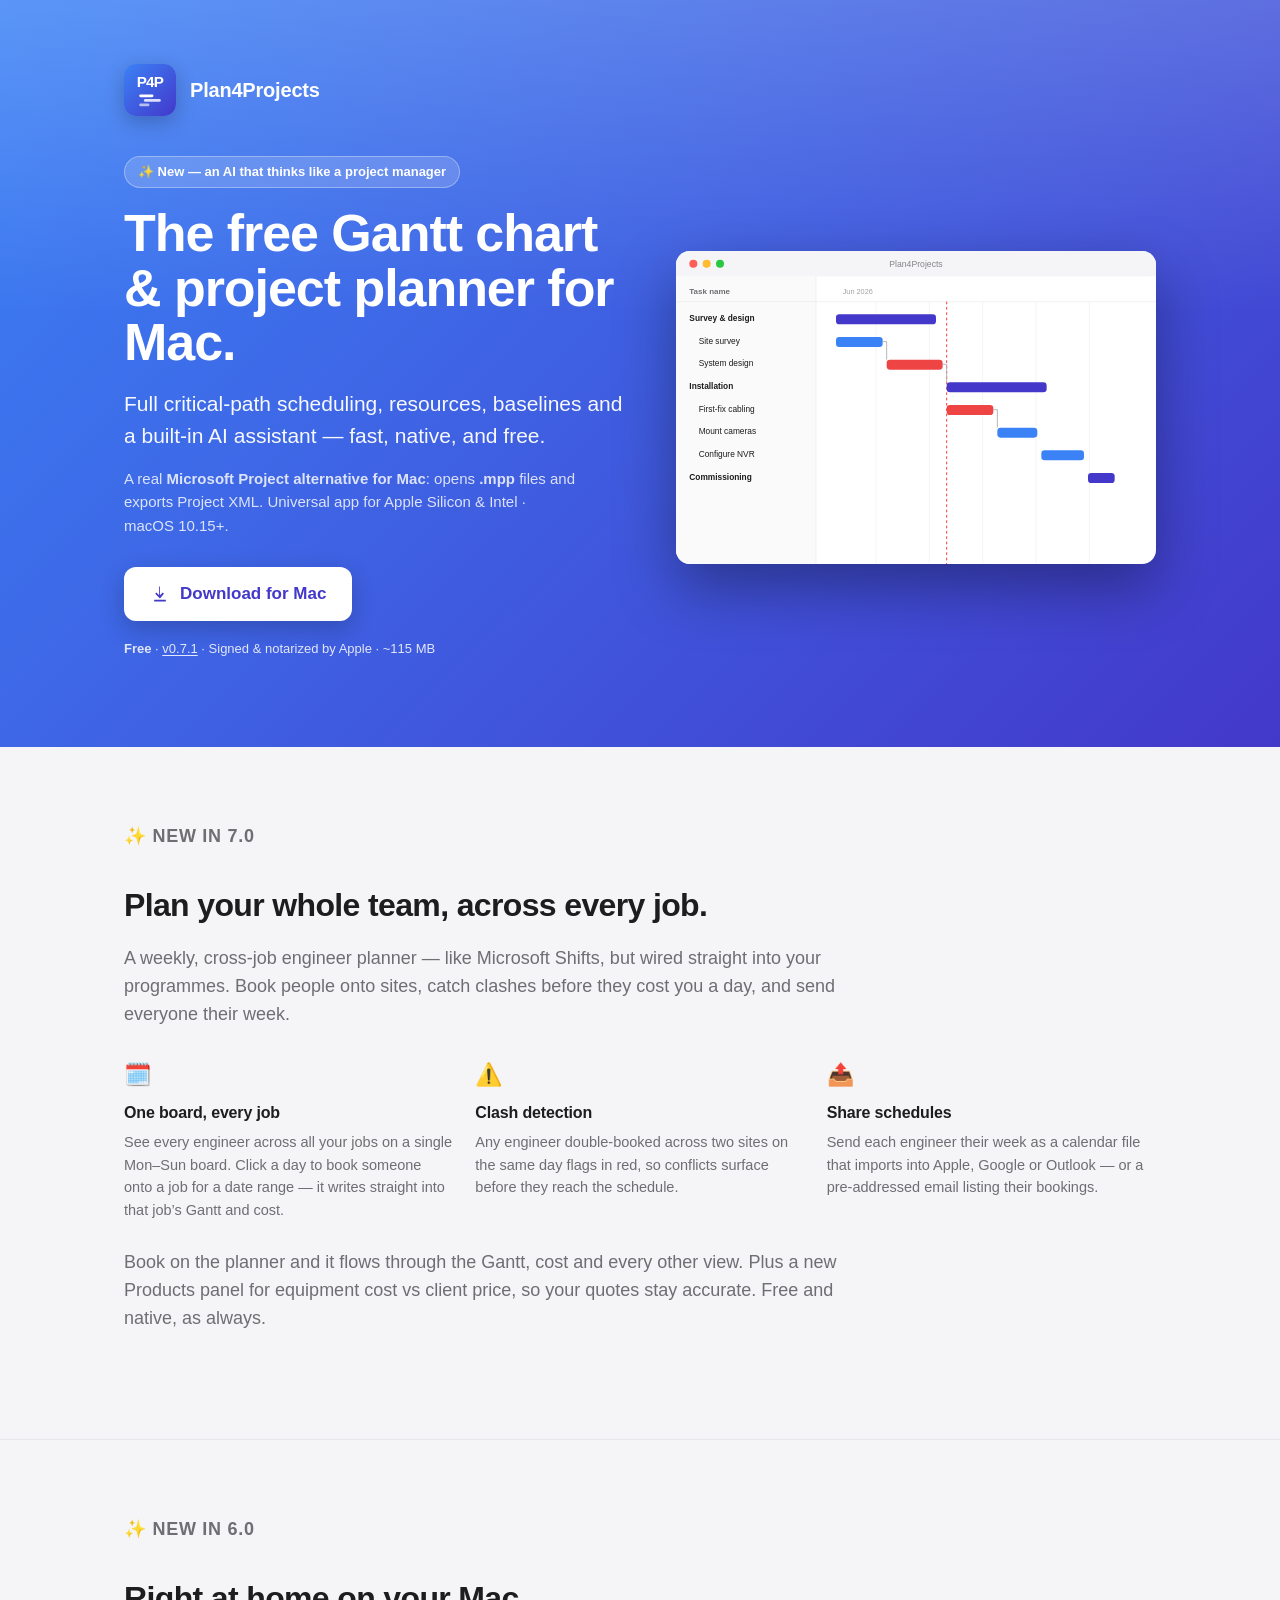
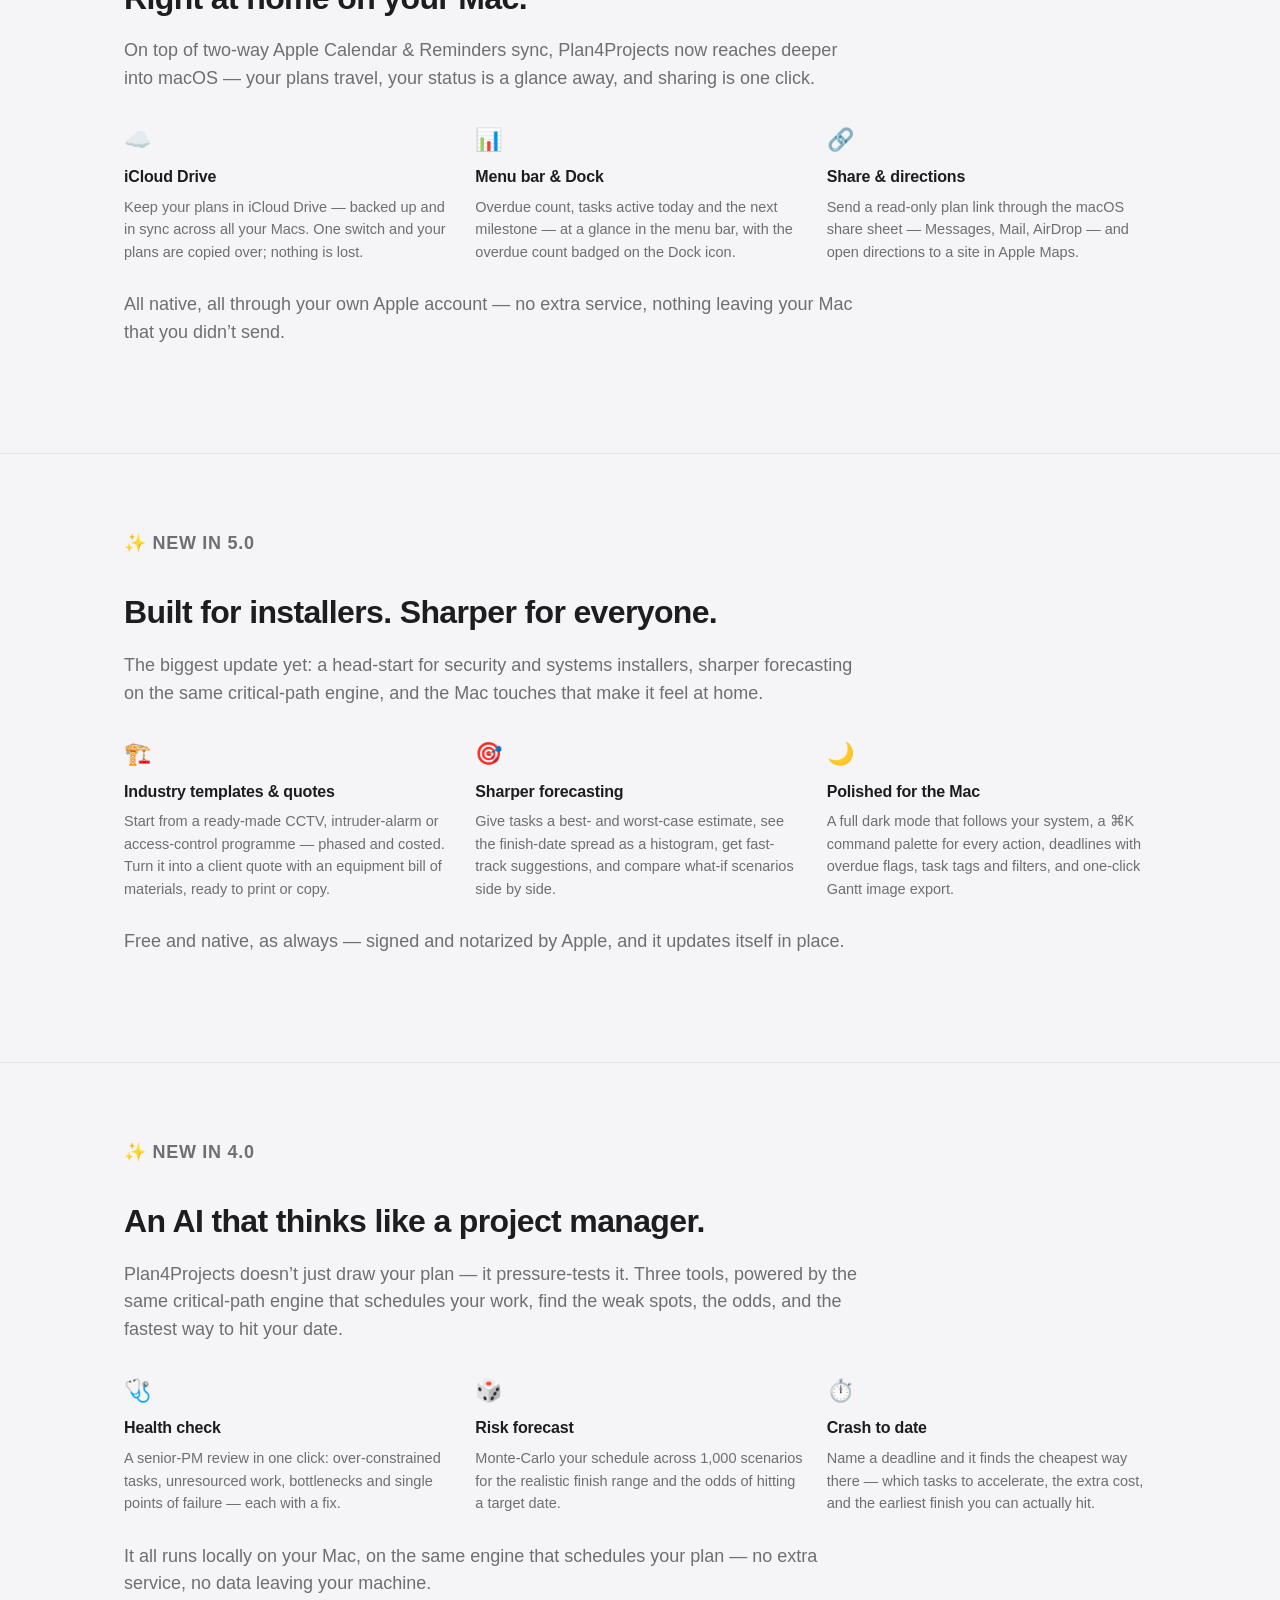
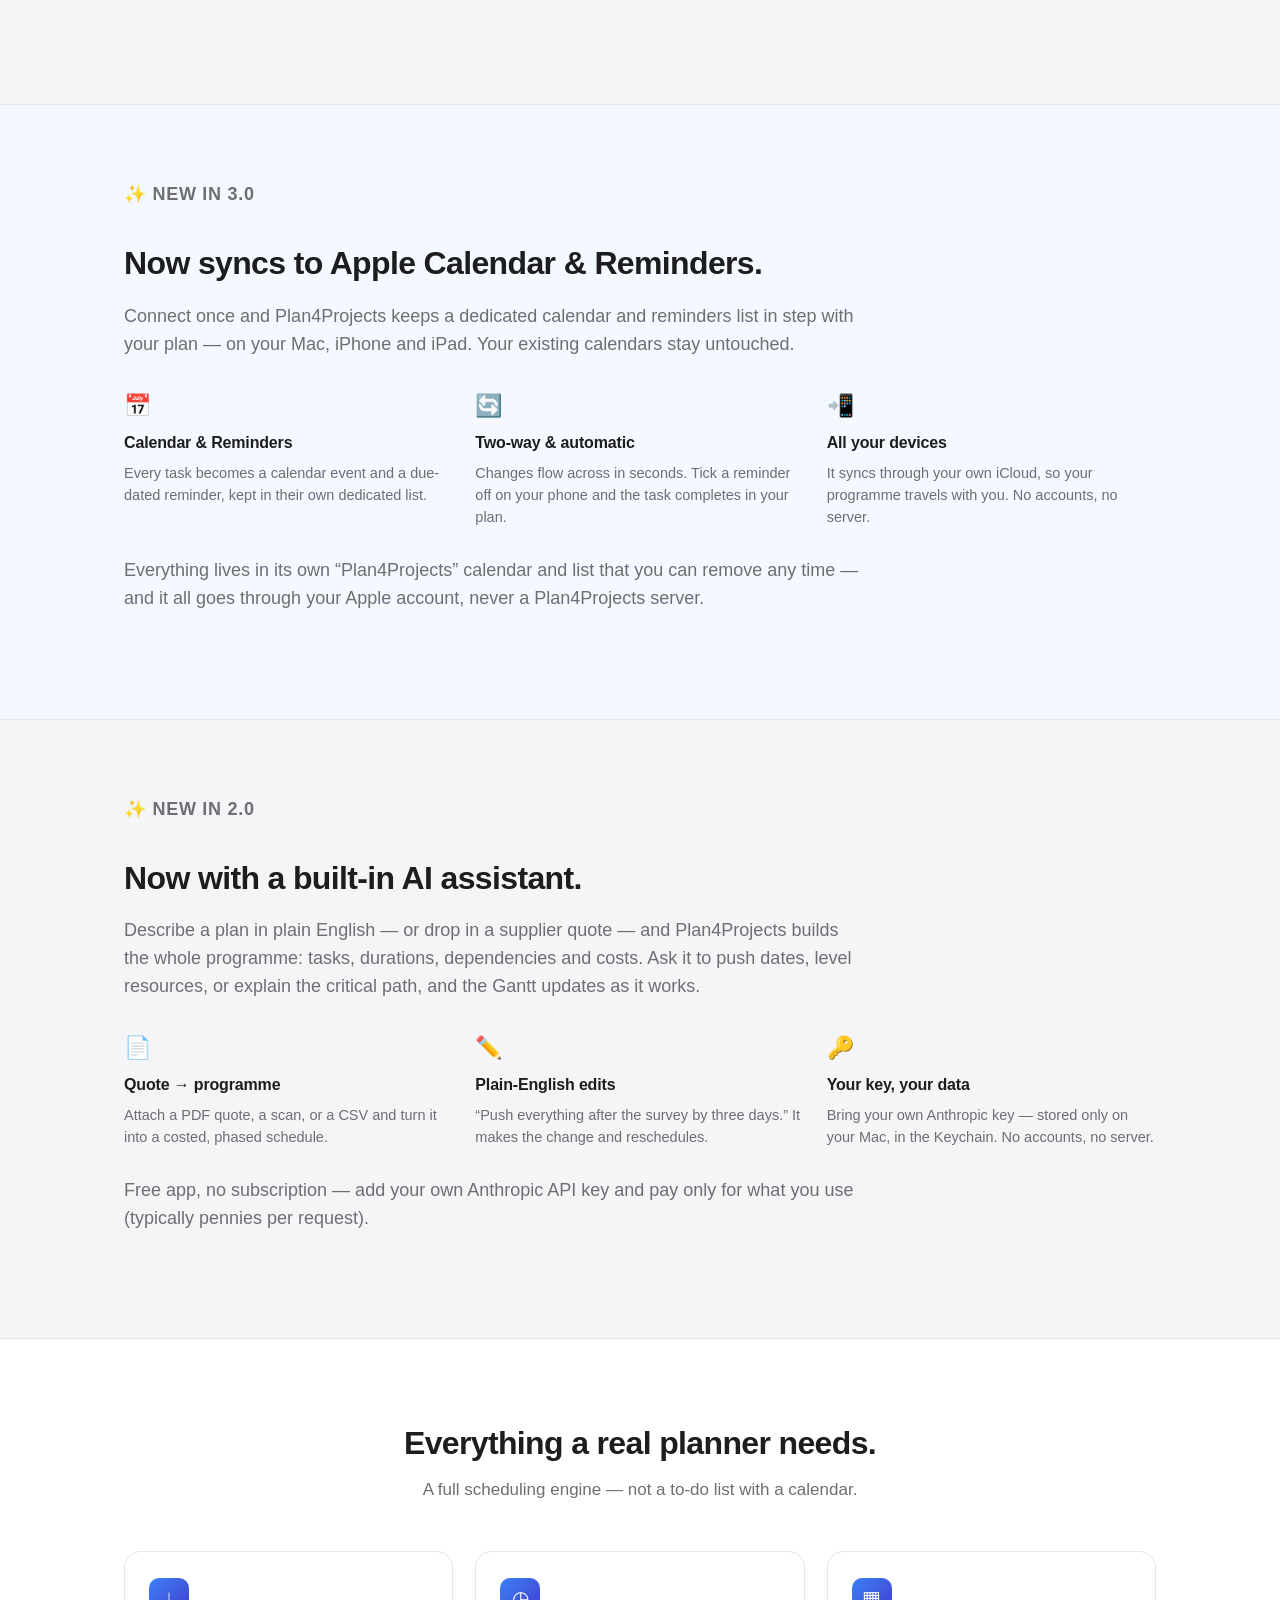
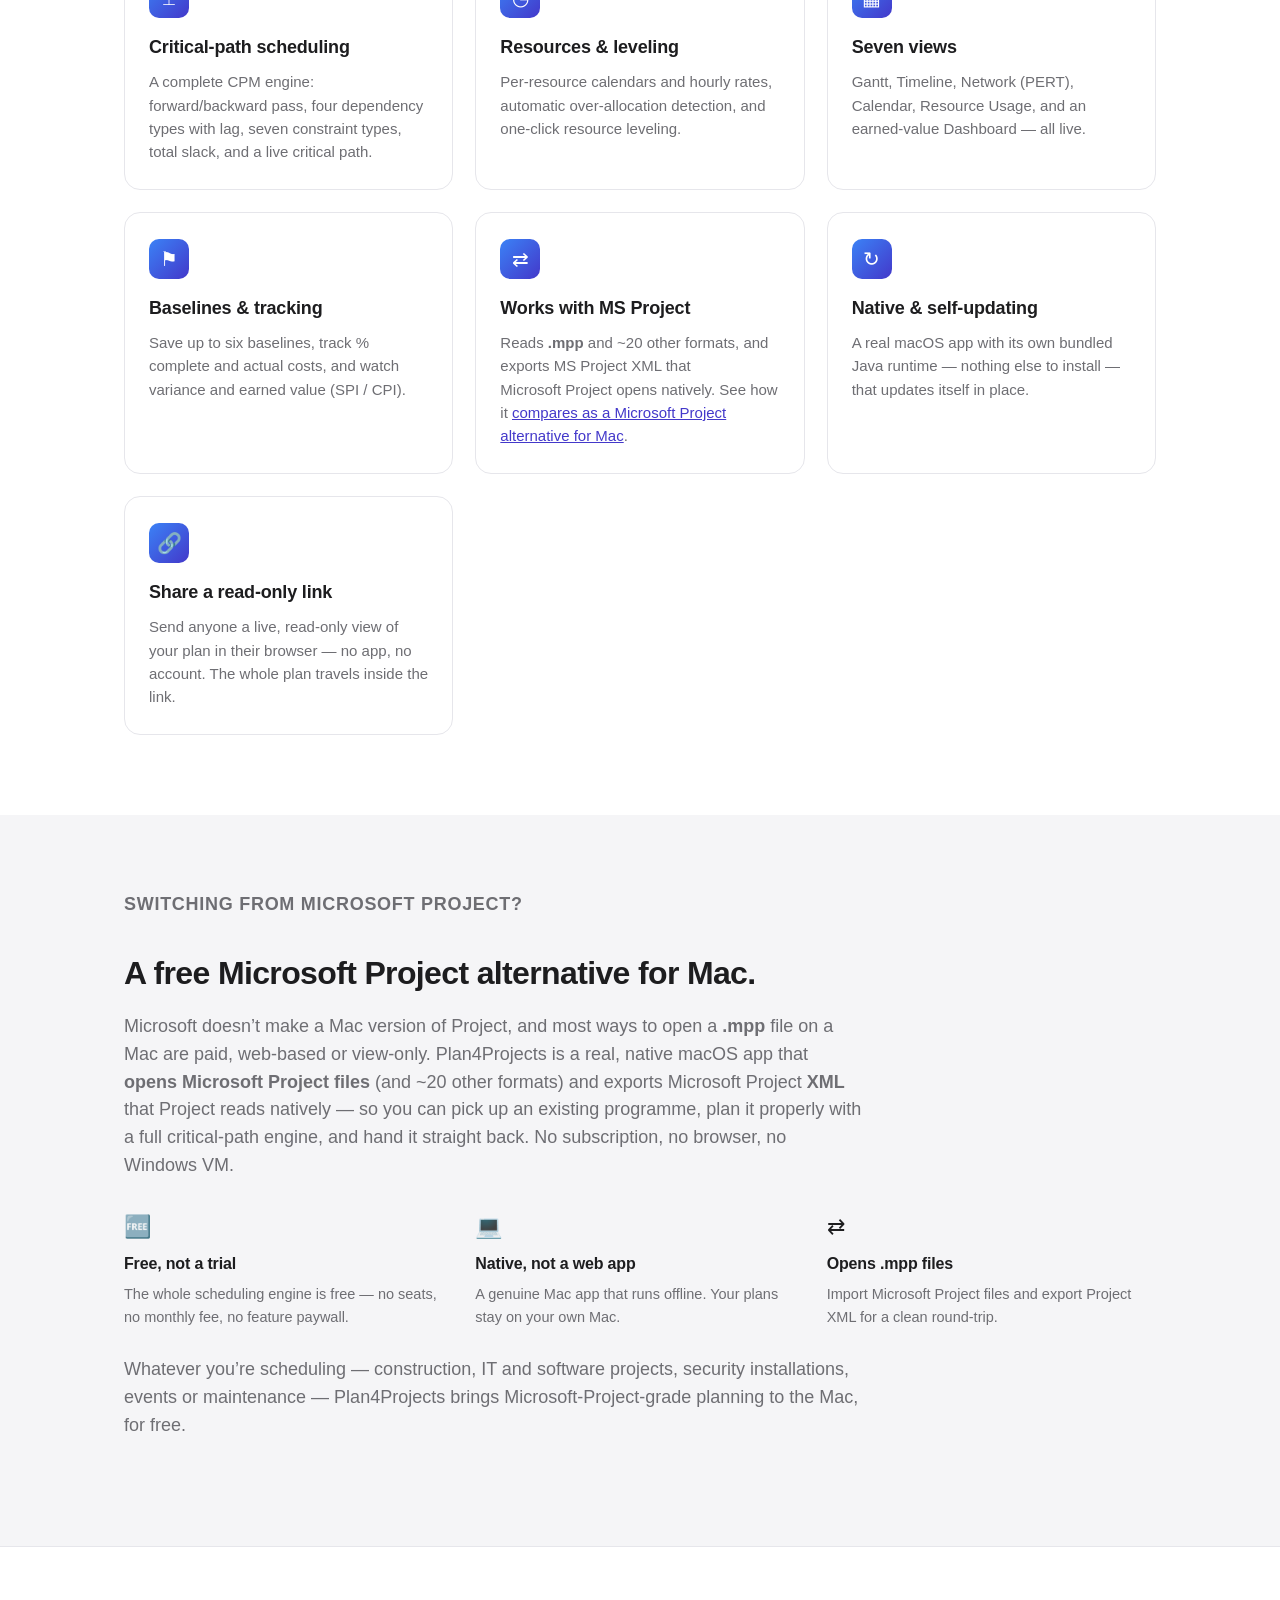
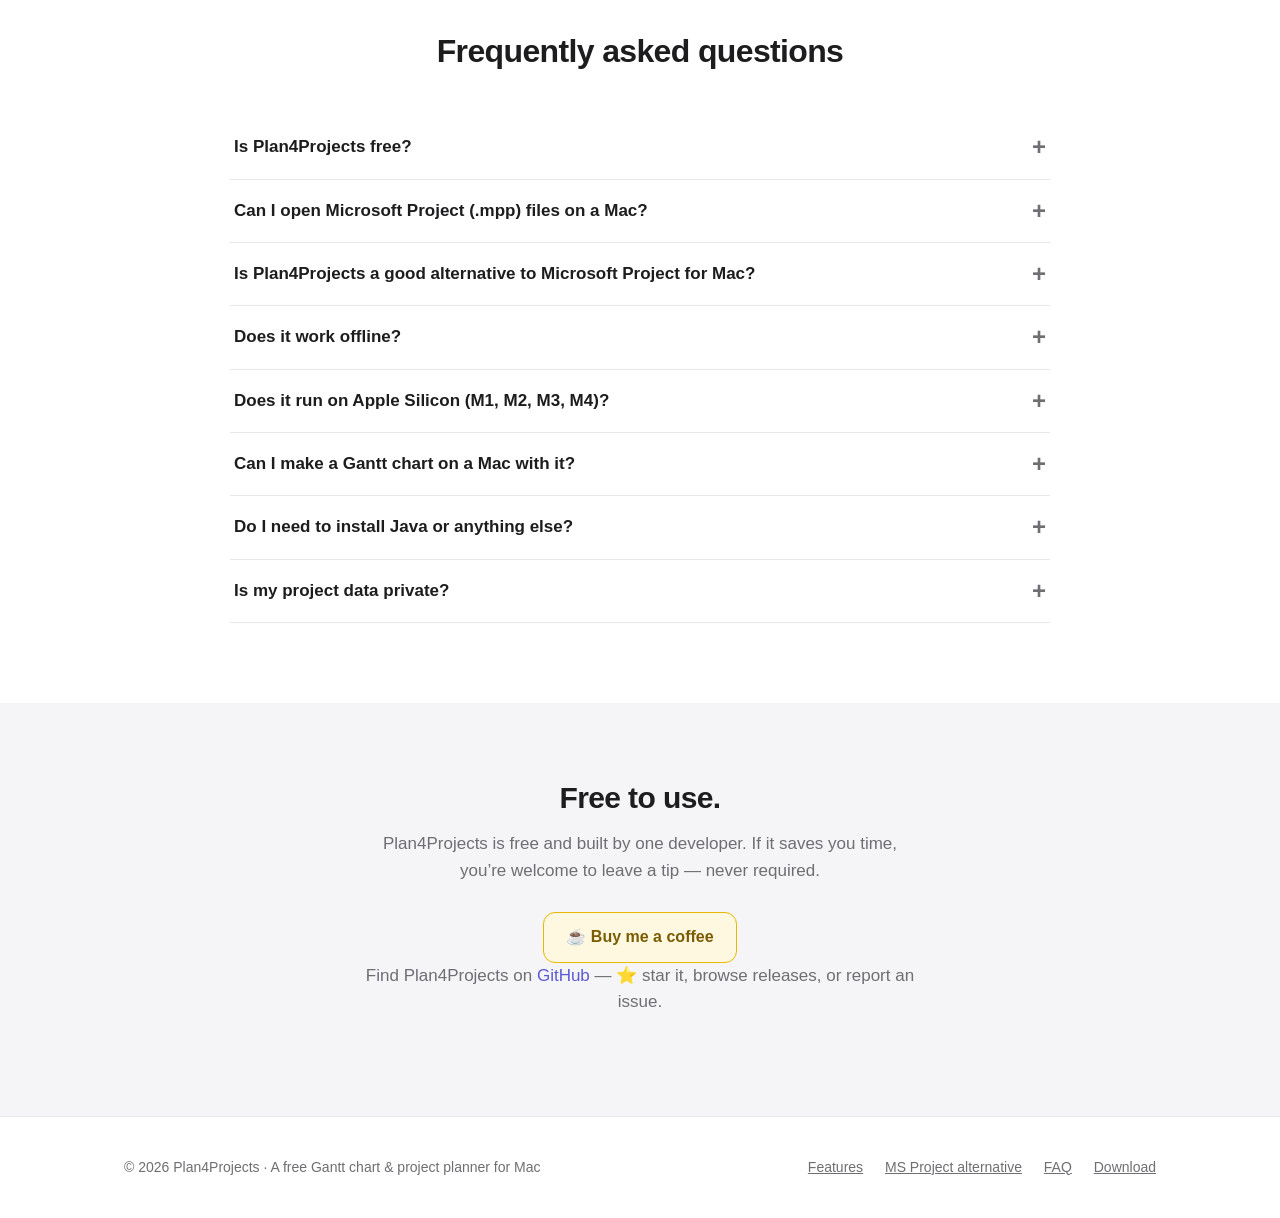
==== commit b5dc1944: "Bump site version to 0.7.1 Co-Authored-By: Claude Opus 4.8 <noreply@anthropic.com>" ====
--- a/index.html
+++ b/index.html
@@ -165,7 +165,7 @@
   "description": "Free, native Mac app for Gantt charts and project planning: critical-path scheduling, resource management, baselines and a built-in AI assistant. Opens Microsoft Project (.mpp) files and exports Project XML.",
   "url": "https://plan4projects.com/",
   "downloadUrl": "https://github.com/martmurds/plan4projects-releases/releases/latest",
-  "softwareVersion": "0.7.0",
+  "softwareVersion": "0.7.1",
   "datePublished": "2026-07-04",
   "image": "https://plan4projects.com/og-image.png",
   "offers": { "@type": "Offer", "price": "0", "priceCurrency": "USD" },
@@ -296,7 +296,7 @@
               <svg viewBox="0 0 24 24" fill="currentColor" aria-hidden="true"><path d="M12 3v10.6l3.3-3.3 1.4 1.4L12 17.4 6.3 11.7l1.4-1.4L11 13.6V3h1zM5 19h14v2H5z"/></svg>
               Download for Mac
             </a>
-            <span class="dl-meta"><b>Free</b> · <a id="dl-ver" href="https://github.com/martmurds/plan4projects-releases/releases/latest">v0.7.0</a> · Signed &amp; notarized by Apple · ~115&nbsp;MB</span>
+            <span class="dl-meta"><b>Free</b> · <a id="dl-ver" href="https://github.com/martmurds/plan4projects-releases/releases/latest">v0.7.1</a> · Signed &amp; notarized by Apple · ~115&nbsp;MB</span>
           </div>
         </div>
 
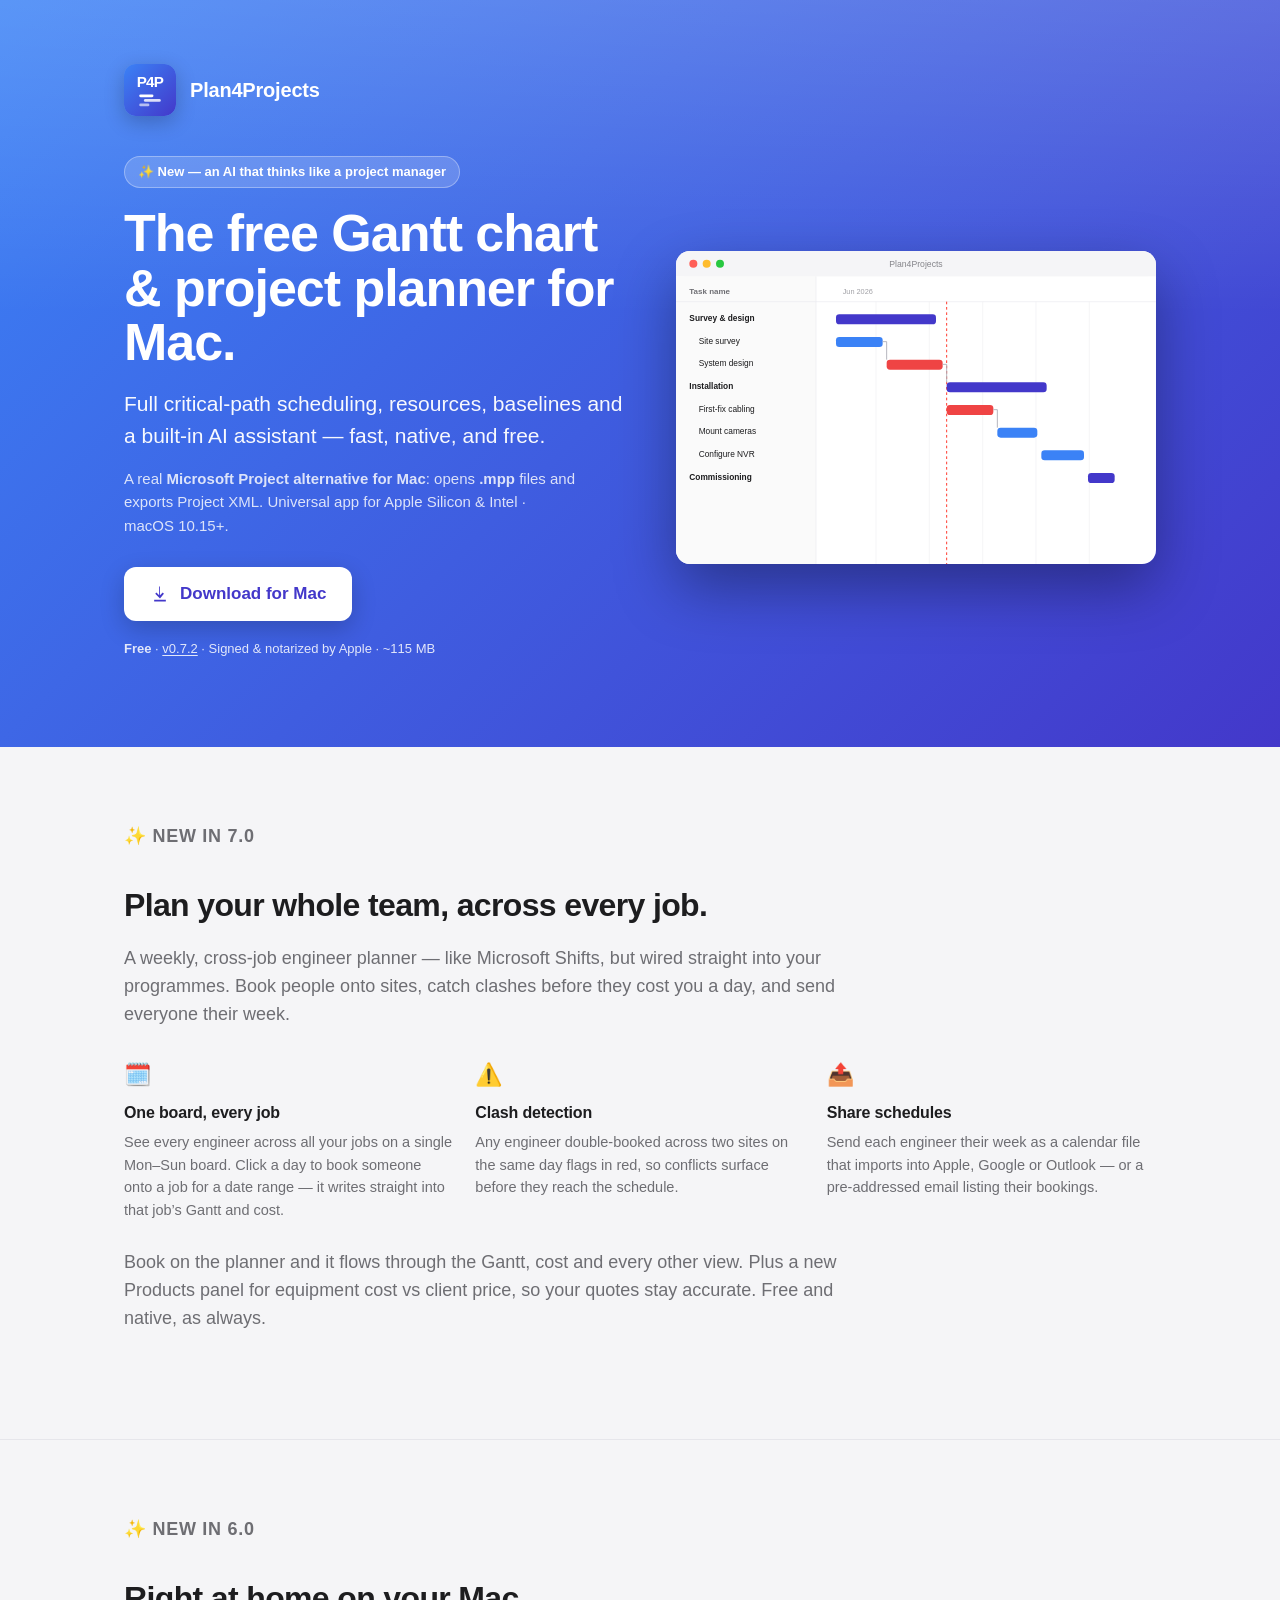
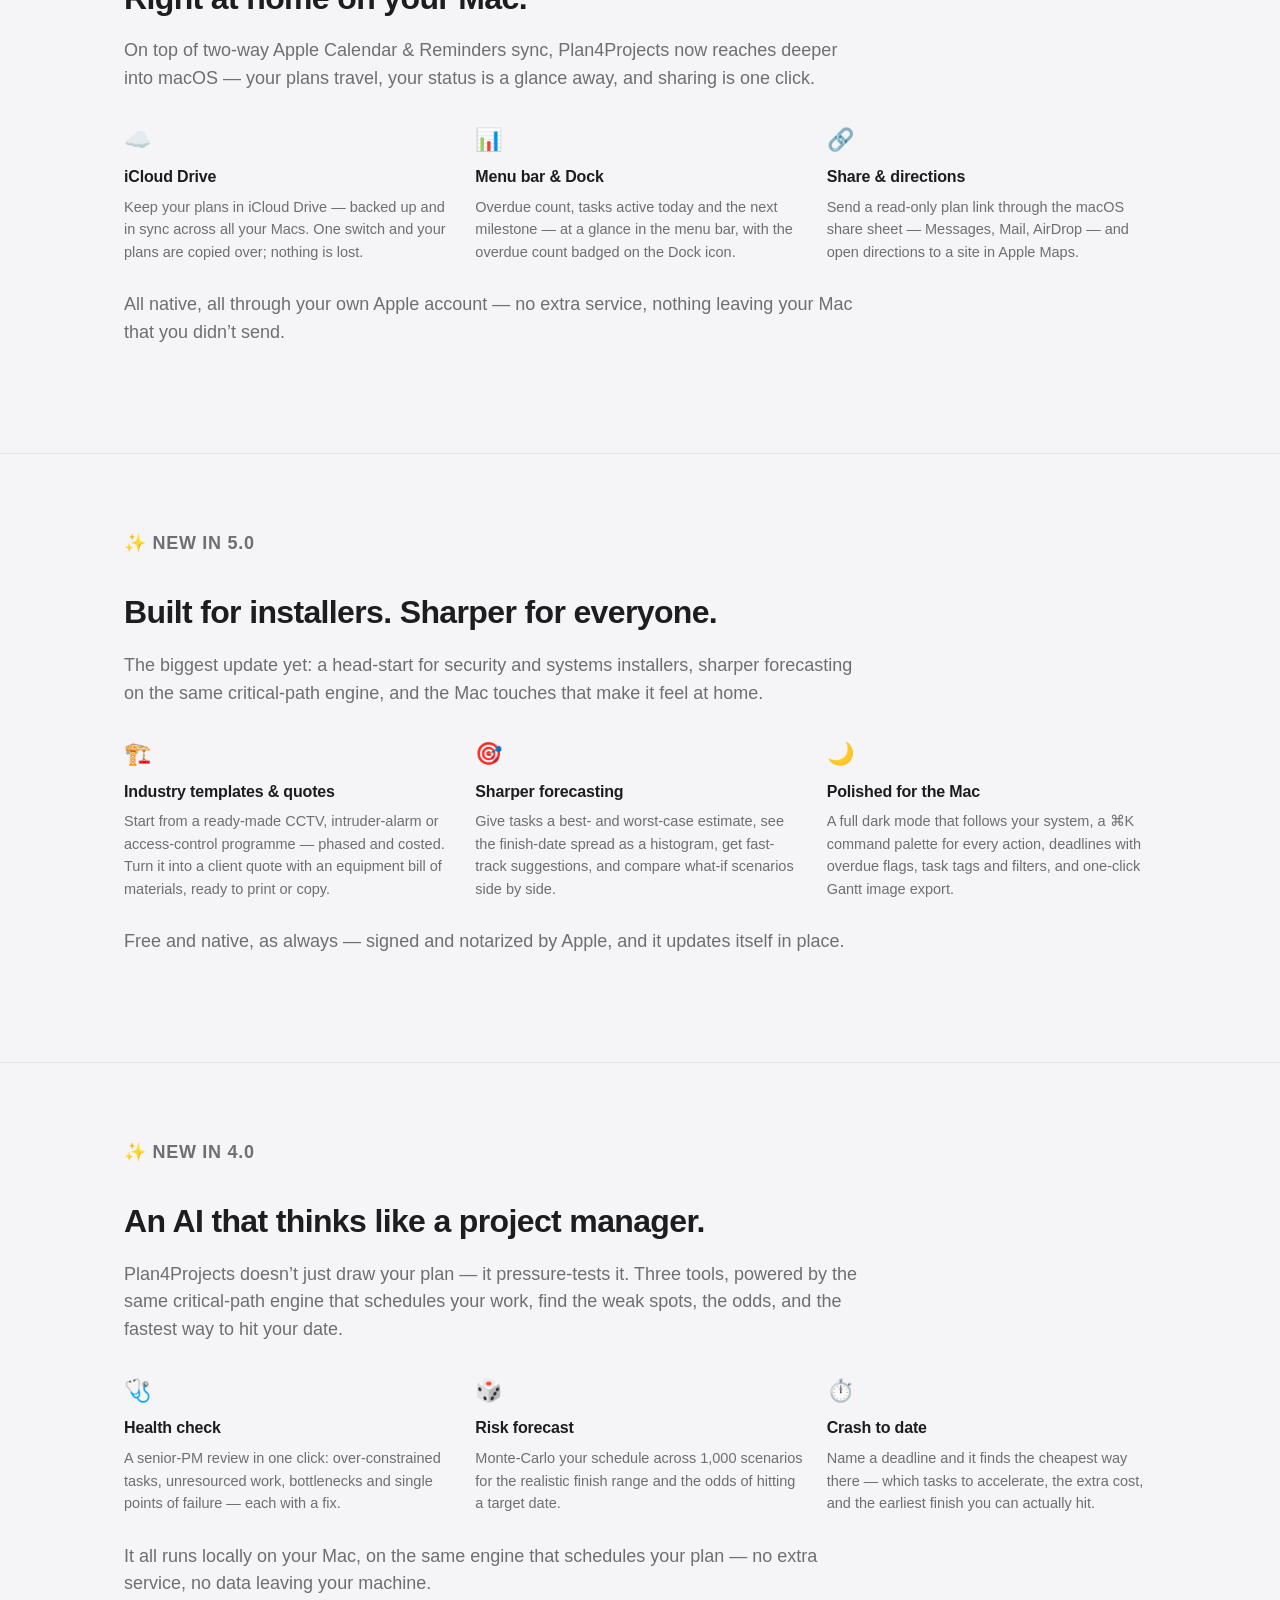
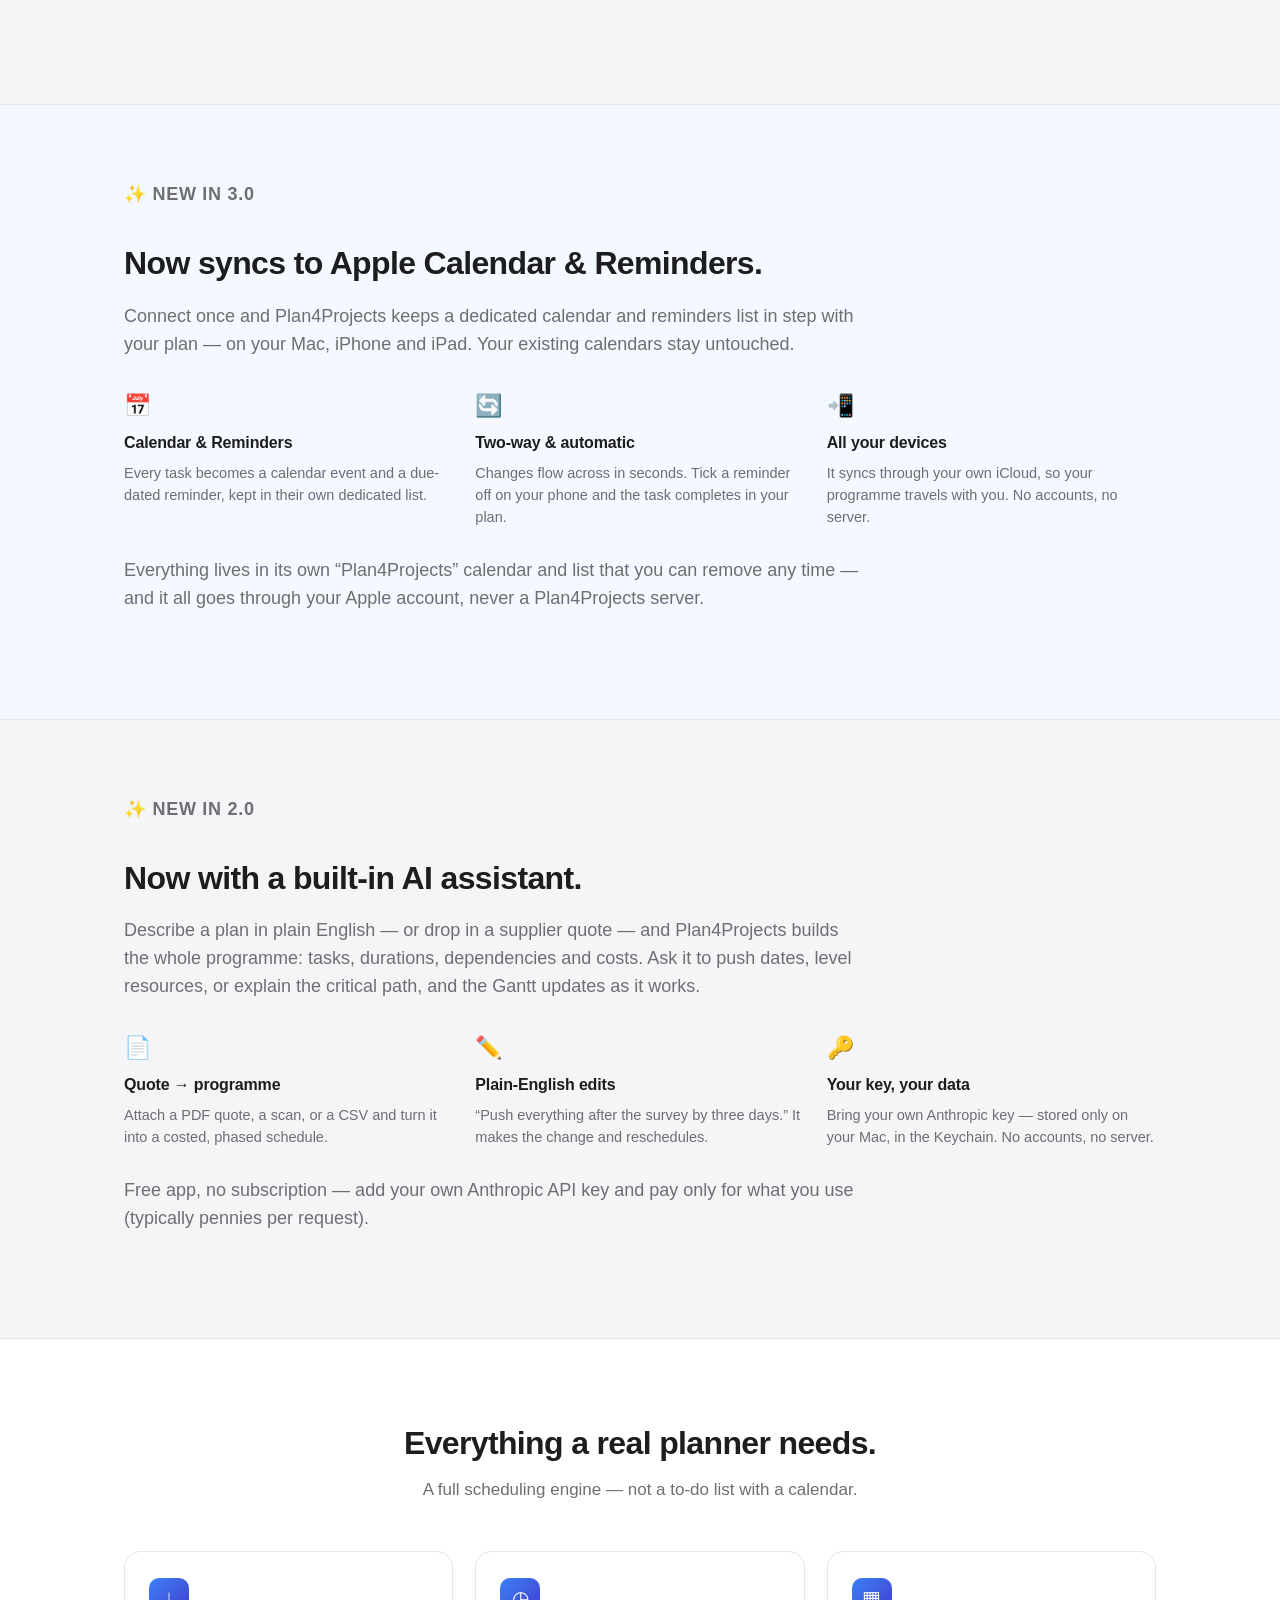
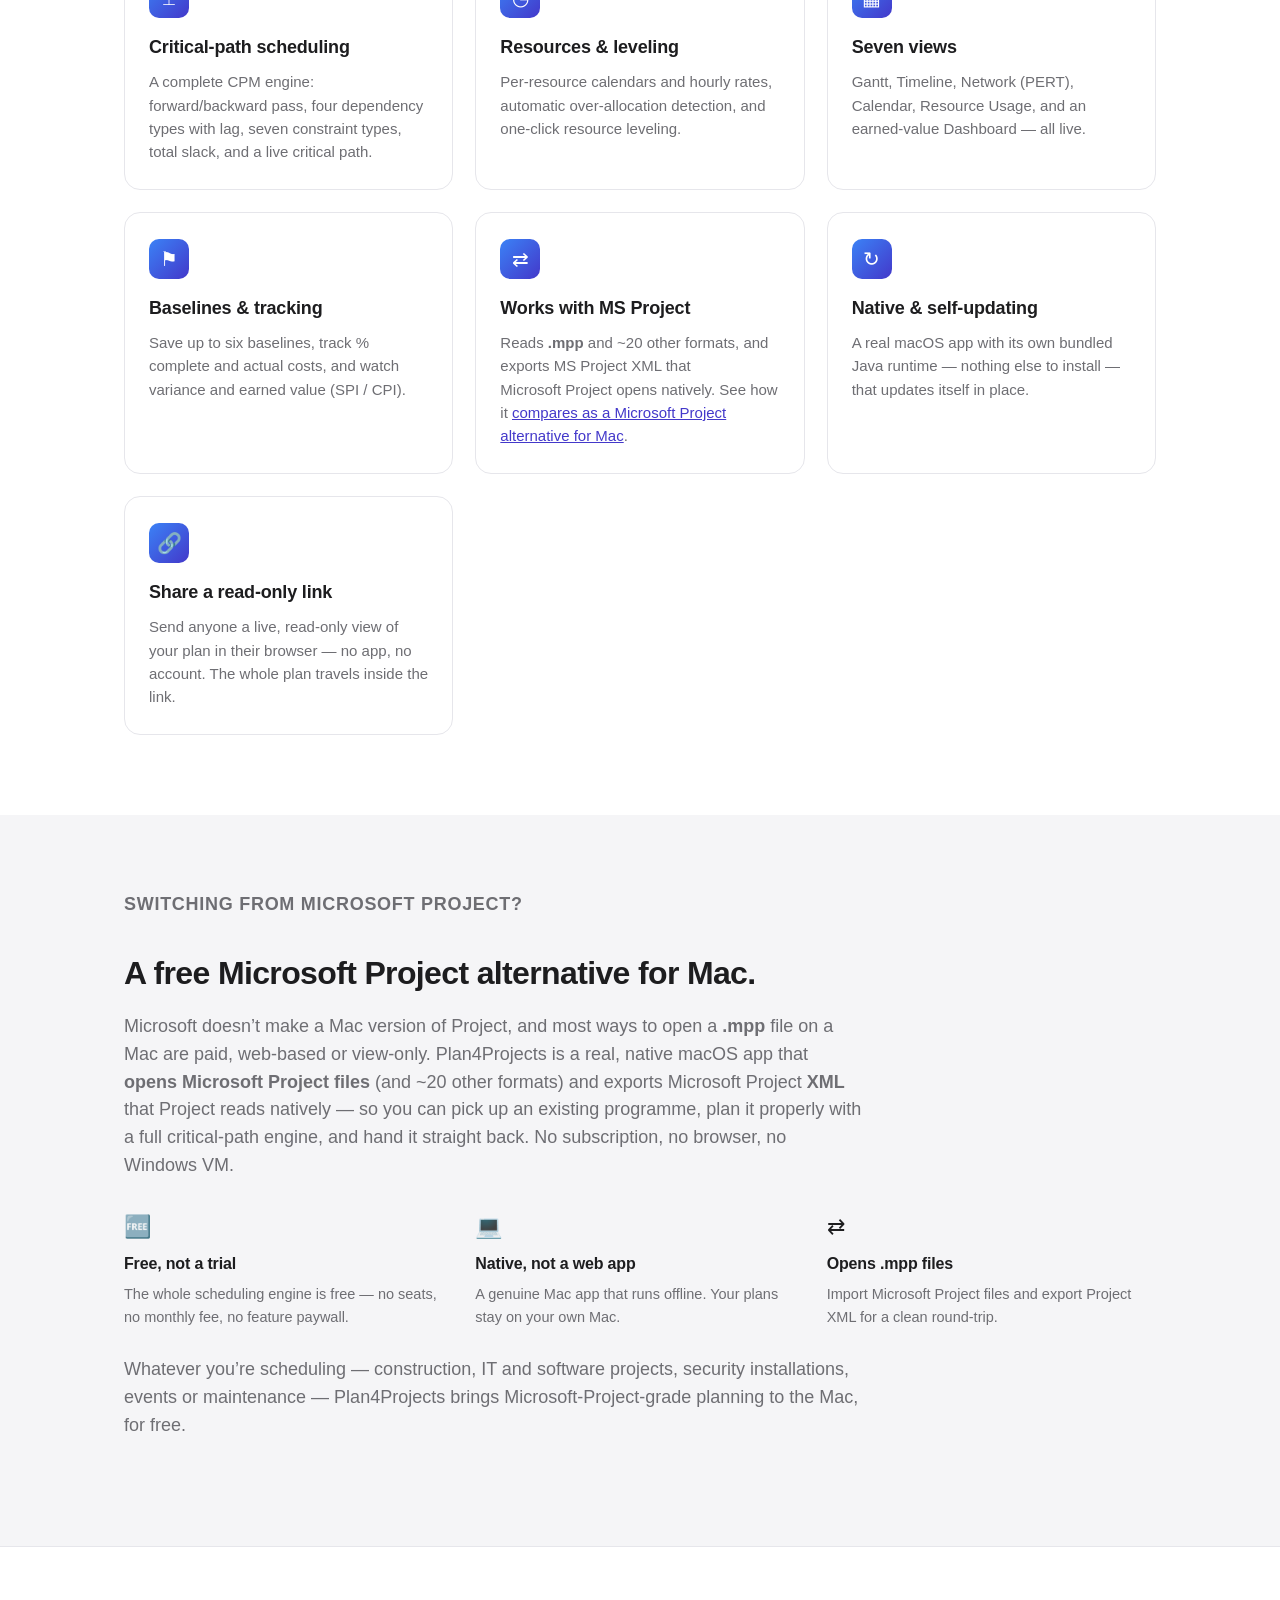
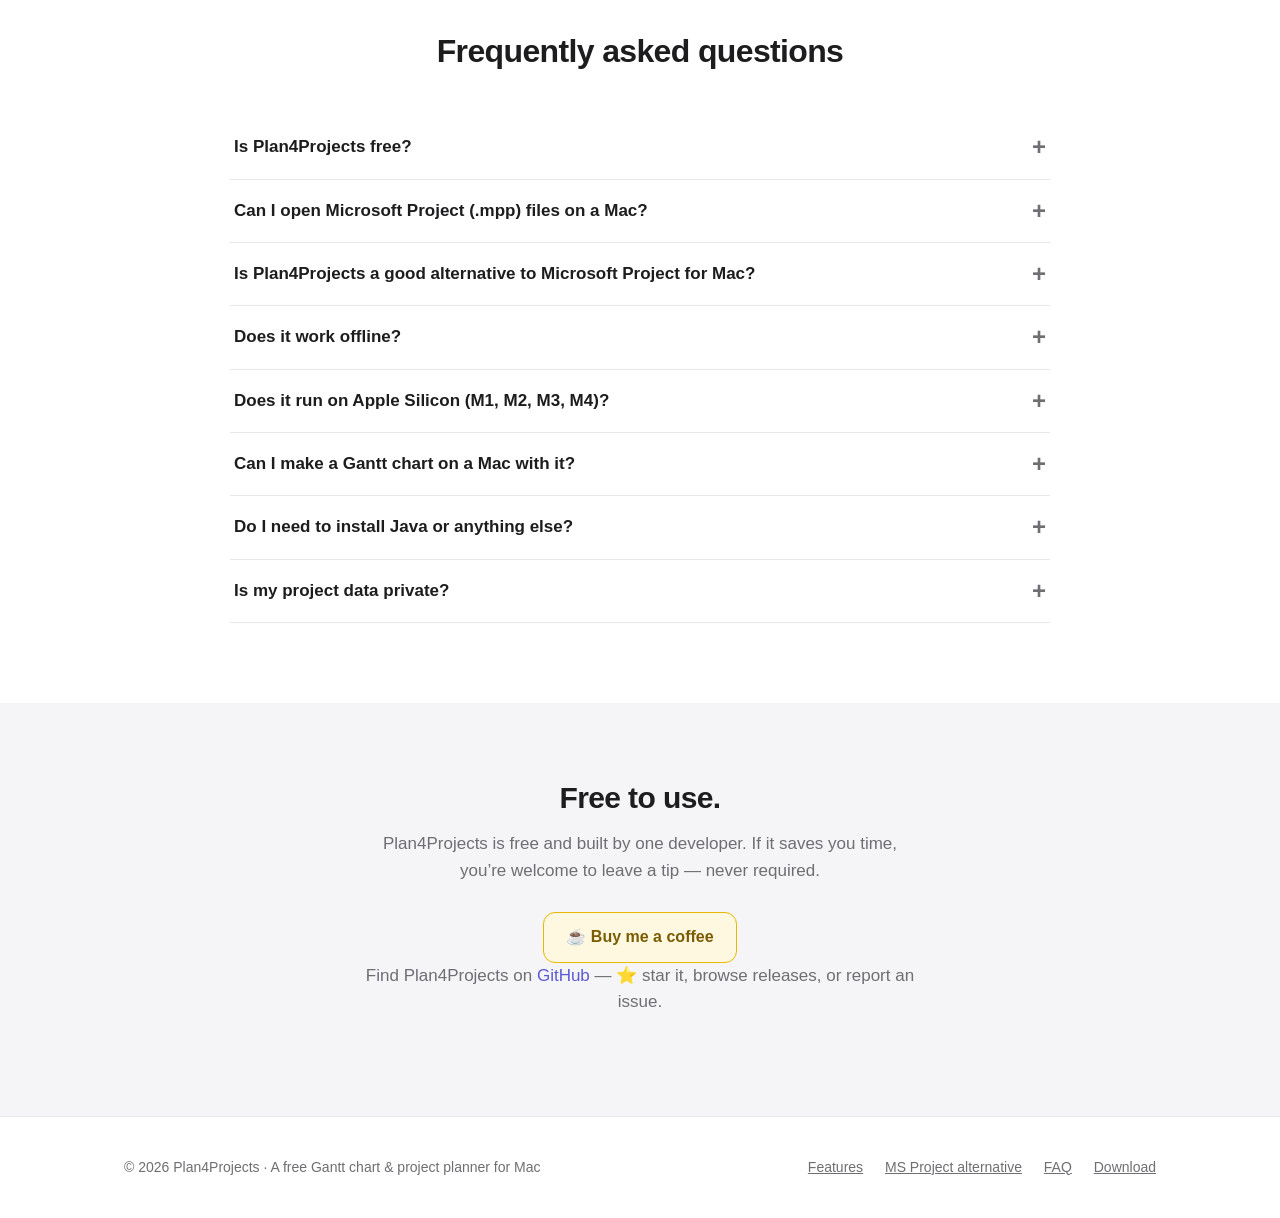
==== commit cfd4f424: "Bump site version to 0.7.2 Co-Authored-By: Claude Opus 4.8 <noreply@anthropic.com>" ====
--- a/index.html
+++ b/index.html
@@ -165,7 +165,7 @@
   "description": "Free, native Mac app for Gantt charts and project planning: critical-path scheduling, resource management, baselines and a built-in AI assistant. Opens Microsoft Project (.mpp) files and exports Project XML.",
   "url": "https://plan4projects.com/",
   "downloadUrl": "https://github.com/martmurds/plan4projects-releases/releases/latest",
-  "softwareVersion": "0.7.1",
+  "softwareVersion": "0.7.2",
   "datePublished": "2026-07-04",
   "image": "https://plan4projects.com/og-image.png",
   "offers": { "@type": "Offer", "price": "0", "priceCurrency": "USD" },
@@ -296,7 +296,7 @@
               <svg viewBox="0 0 24 24" fill="currentColor" aria-hidden="true"><path d="M12 3v10.6l3.3-3.3 1.4 1.4L12 17.4 6.3 11.7l1.4-1.4L11 13.6V3h1zM5 19h14v2H5z"/></svg>
               Download for Mac
             </a>
-            <span class="dl-meta"><b>Free</b> · <a id="dl-ver" href="https://github.com/martmurds/plan4projects-releases/releases/latest">v0.7.1</a> · Signed &amp; notarized by Apple · ~115&nbsp;MB</span>
+            <span class="dl-meta"><b>Free</b> · <a id="dl-ver" href="https://github.com/martmurds/plan4projects-releases/releases/latest">v0.7.2</a> · Signed &amp; notarized by Apple · ~115&nbsp;MB</span>
           </div>
         </div>
 
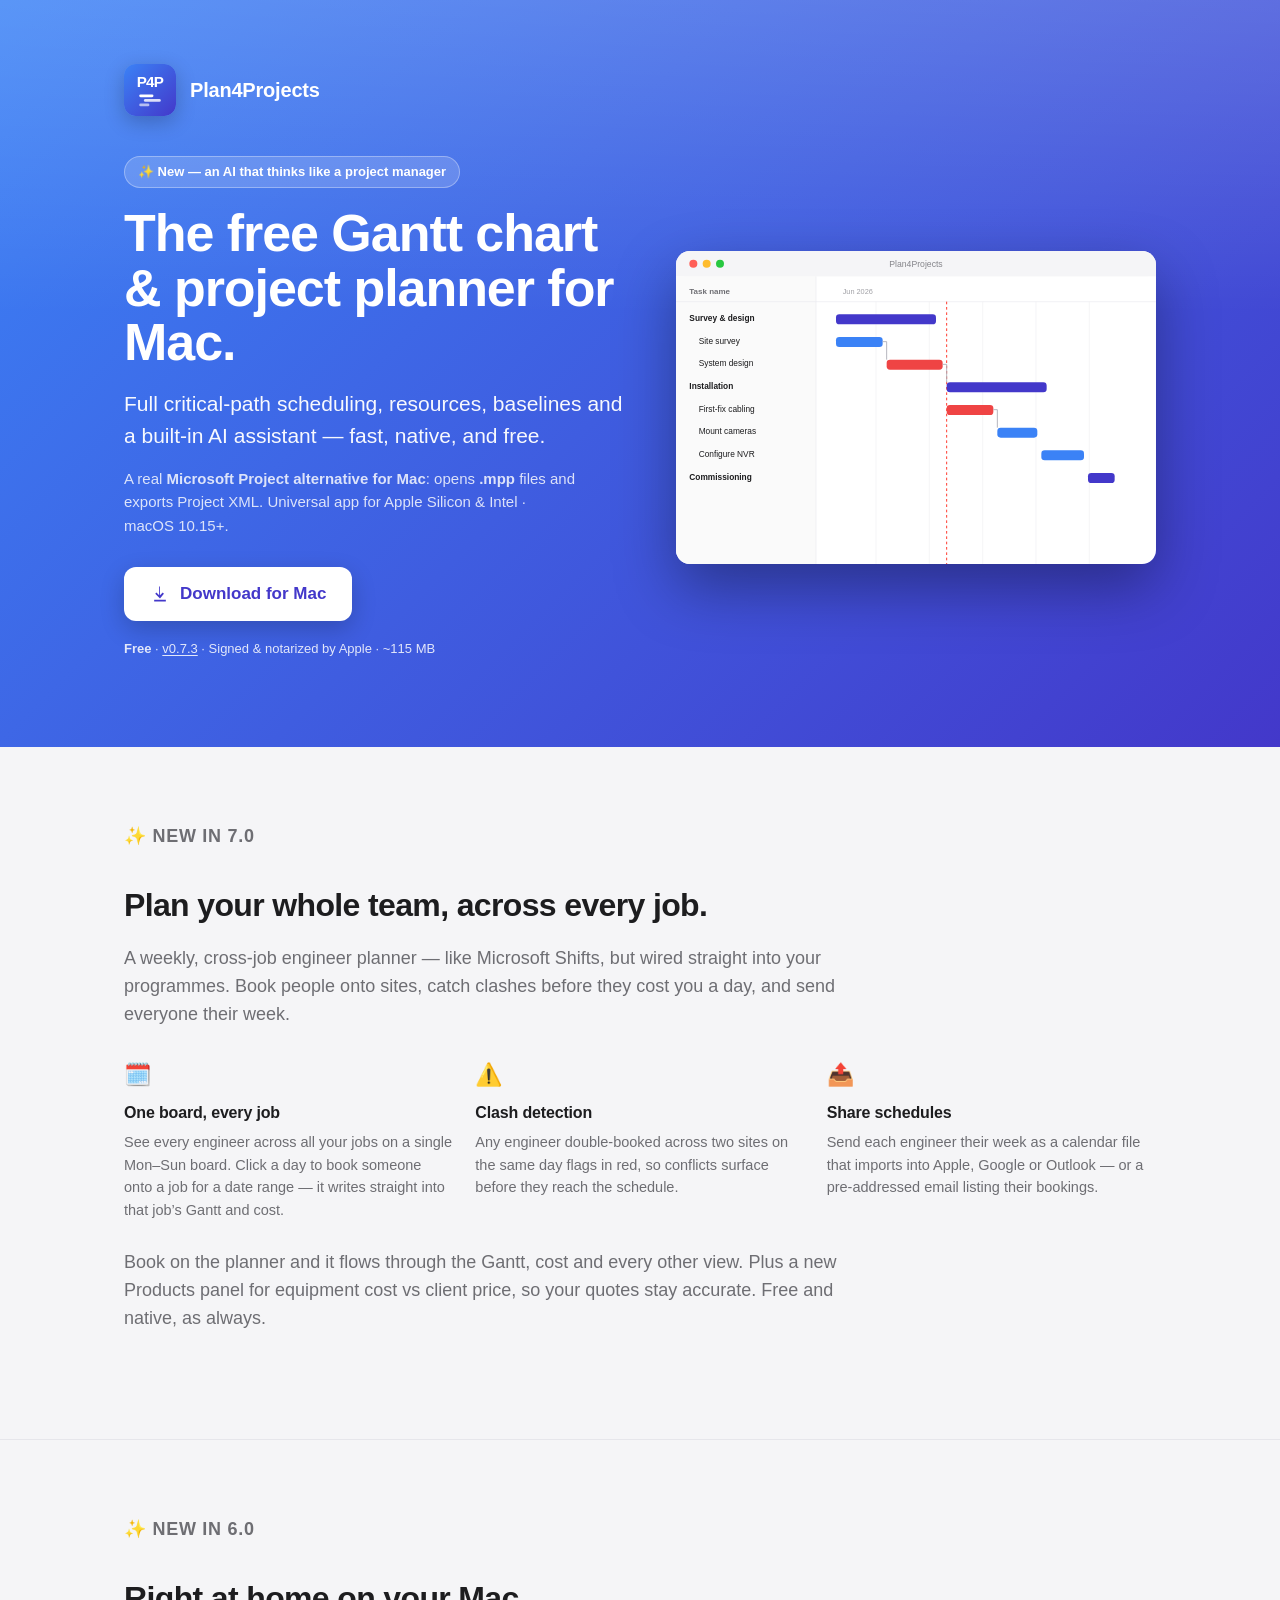
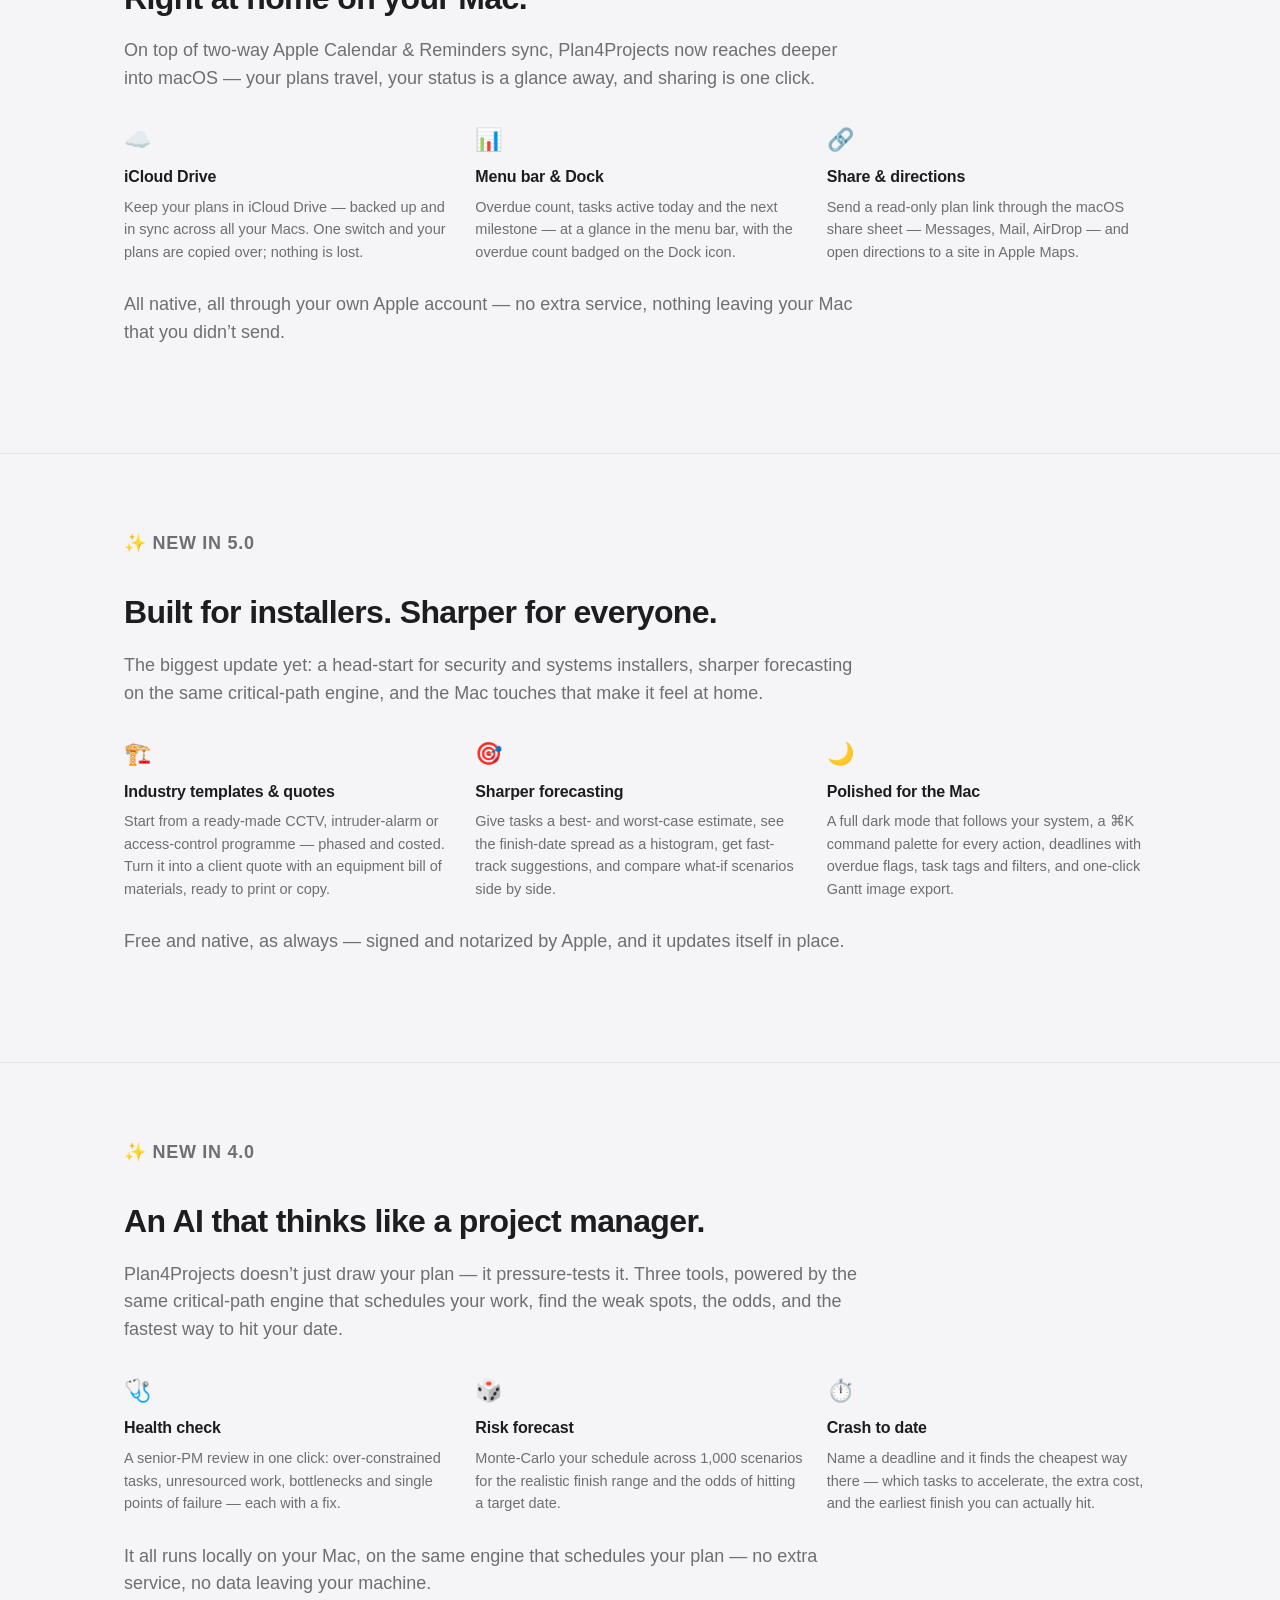
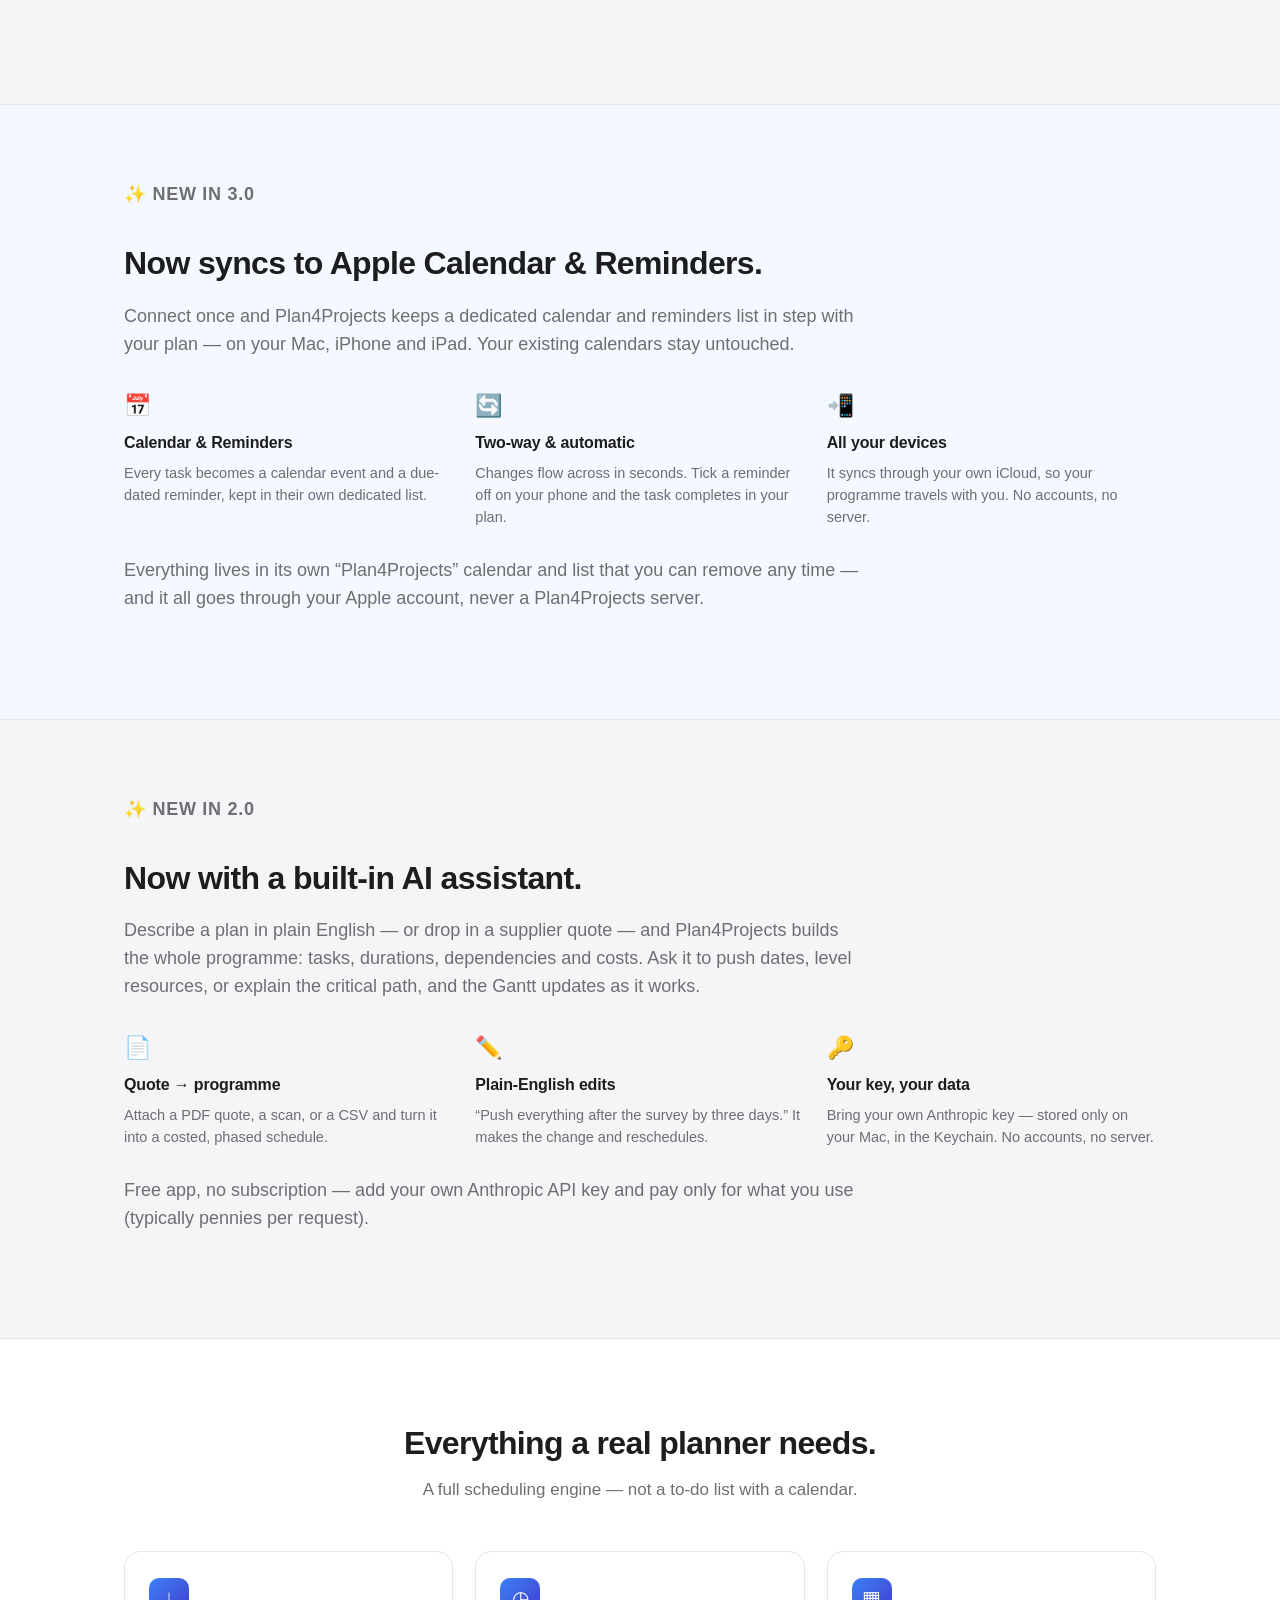
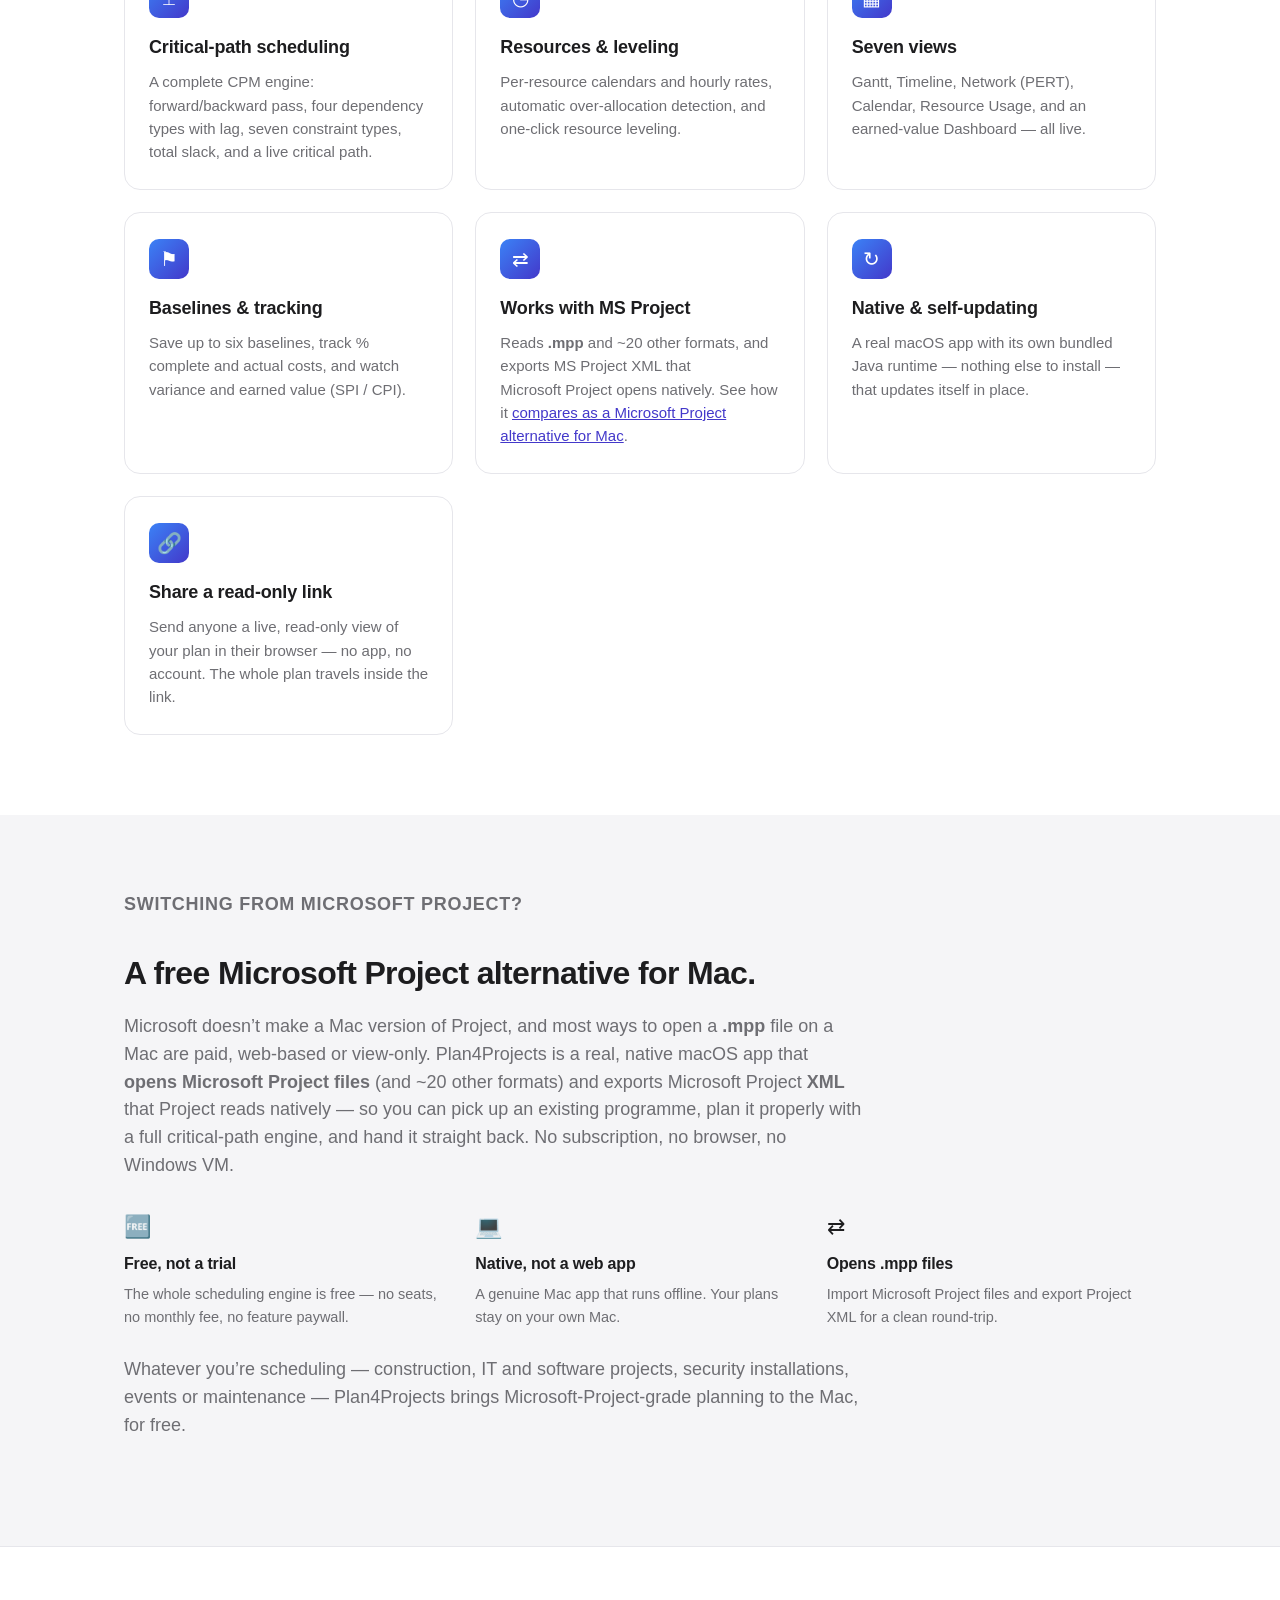
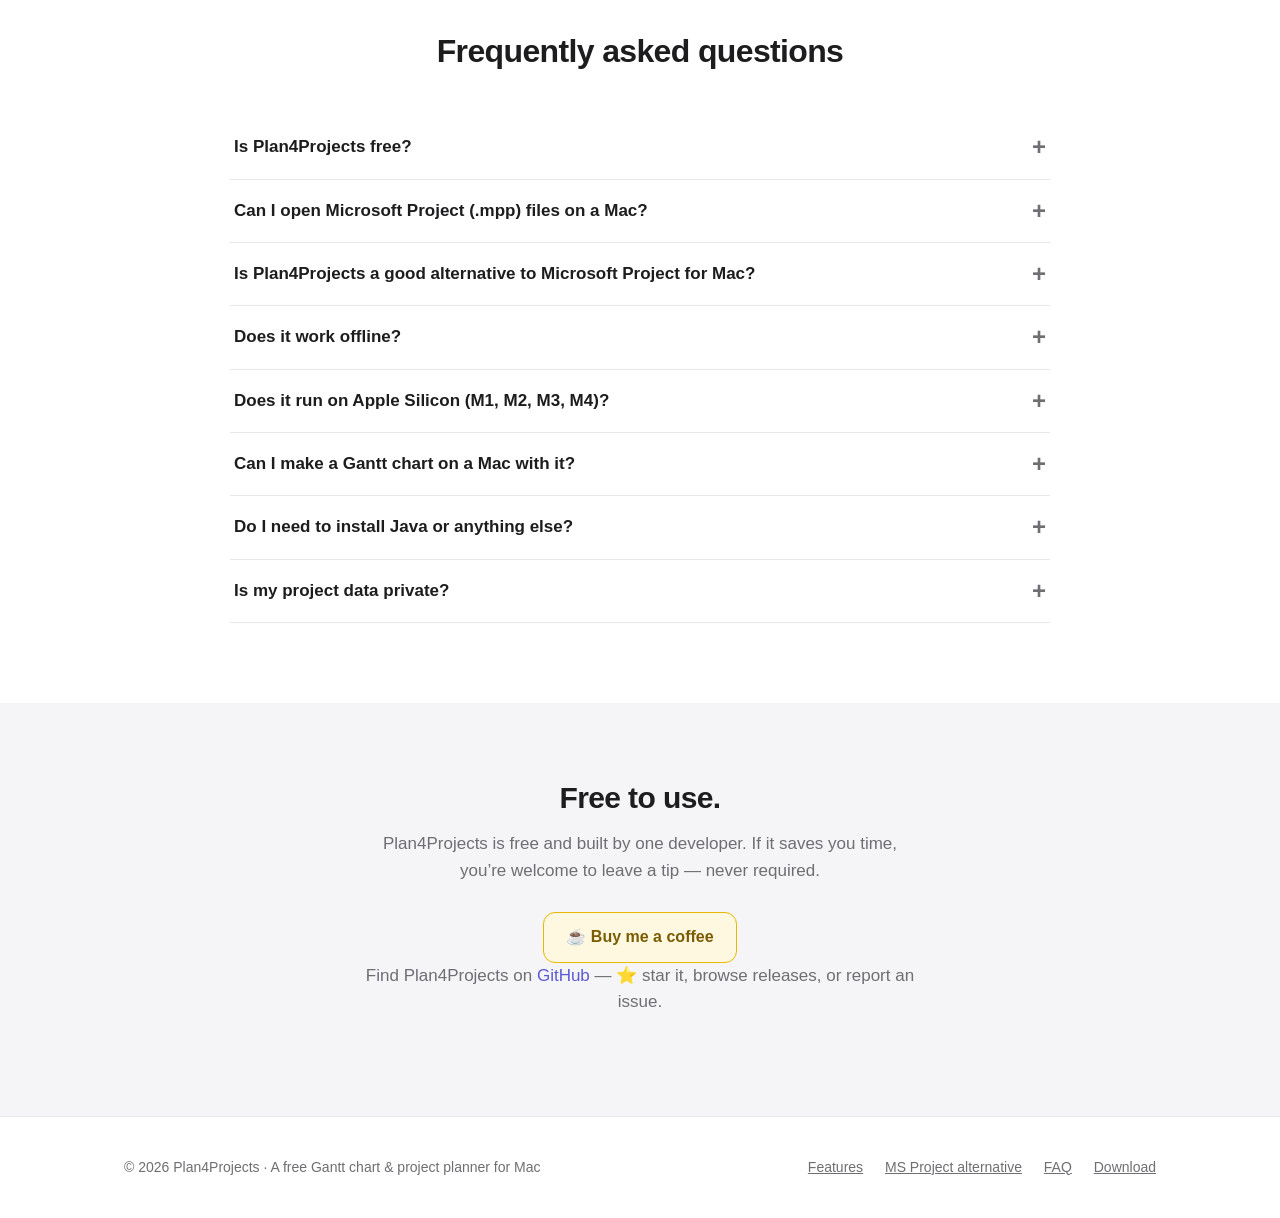
==== commit 0aecaa0e: "Bump site version to 0.7.3 Co-Authored-By: Claude Opus 4.8 <noreply@anthropic.com>" ====
--- a/index.html
+++ b/index.html
@@ -165,8 +165,8 @@
   "description": "Free, native Mac app for Gantt charts and project planning: critical-path scheduling, resource management, baselines and a built-in AI assistant. Opens Microsoft Project (.mpp) files and exports Project XML.",
   "url": "https://plan4projects.com/",
   "downloadUrl": "https://github.com/martmurds/plan4projects-releases/releases/latest",
-  "softwareVersion": "0.7.2",
-  "datePublished": "2026-07-04",
+  "softwareVersion": "0.7.3",
+  "datePublished": "2026-07-16",
   "image": "https://plan4projects.com/og-image.png",
   "offers": { "@type": "Offer", "price": "0", "priceCurrency": "USD" },
   "featureList": [
@@ -296,7 +296,7 @@
               <svg viewBox="0 0 24 24" fill="currentColor" aria-hidden="true"><path d="M12 3v10.6l3.3-3.3 1.4 1.4L12 17.4 6.3 11.7l1.4-1.4L11 13.6V3h1zM5 19h14v2H5z"/></svg>
               Download for Mac
             </a>
-            <span class="dl-meta"><b>Free</b> · <a id="dl-ver" href="https://github.com/martmurds/plan4projects-releases/releases/latest">v0.7.2</a> · Signed &amp; notarized by Apple · ~115&nbsp;MB</span>
+            <span class="dl-meta"><b>Free</b> · <a id="dl-ver" href="https://github.com/martmurds/plan4projects-releases/releases/latest">v0.7.3</a> · Signed &amp; notarized by Apple · ~115&nbsp;MB</span>
           </div>
         </div>
 
